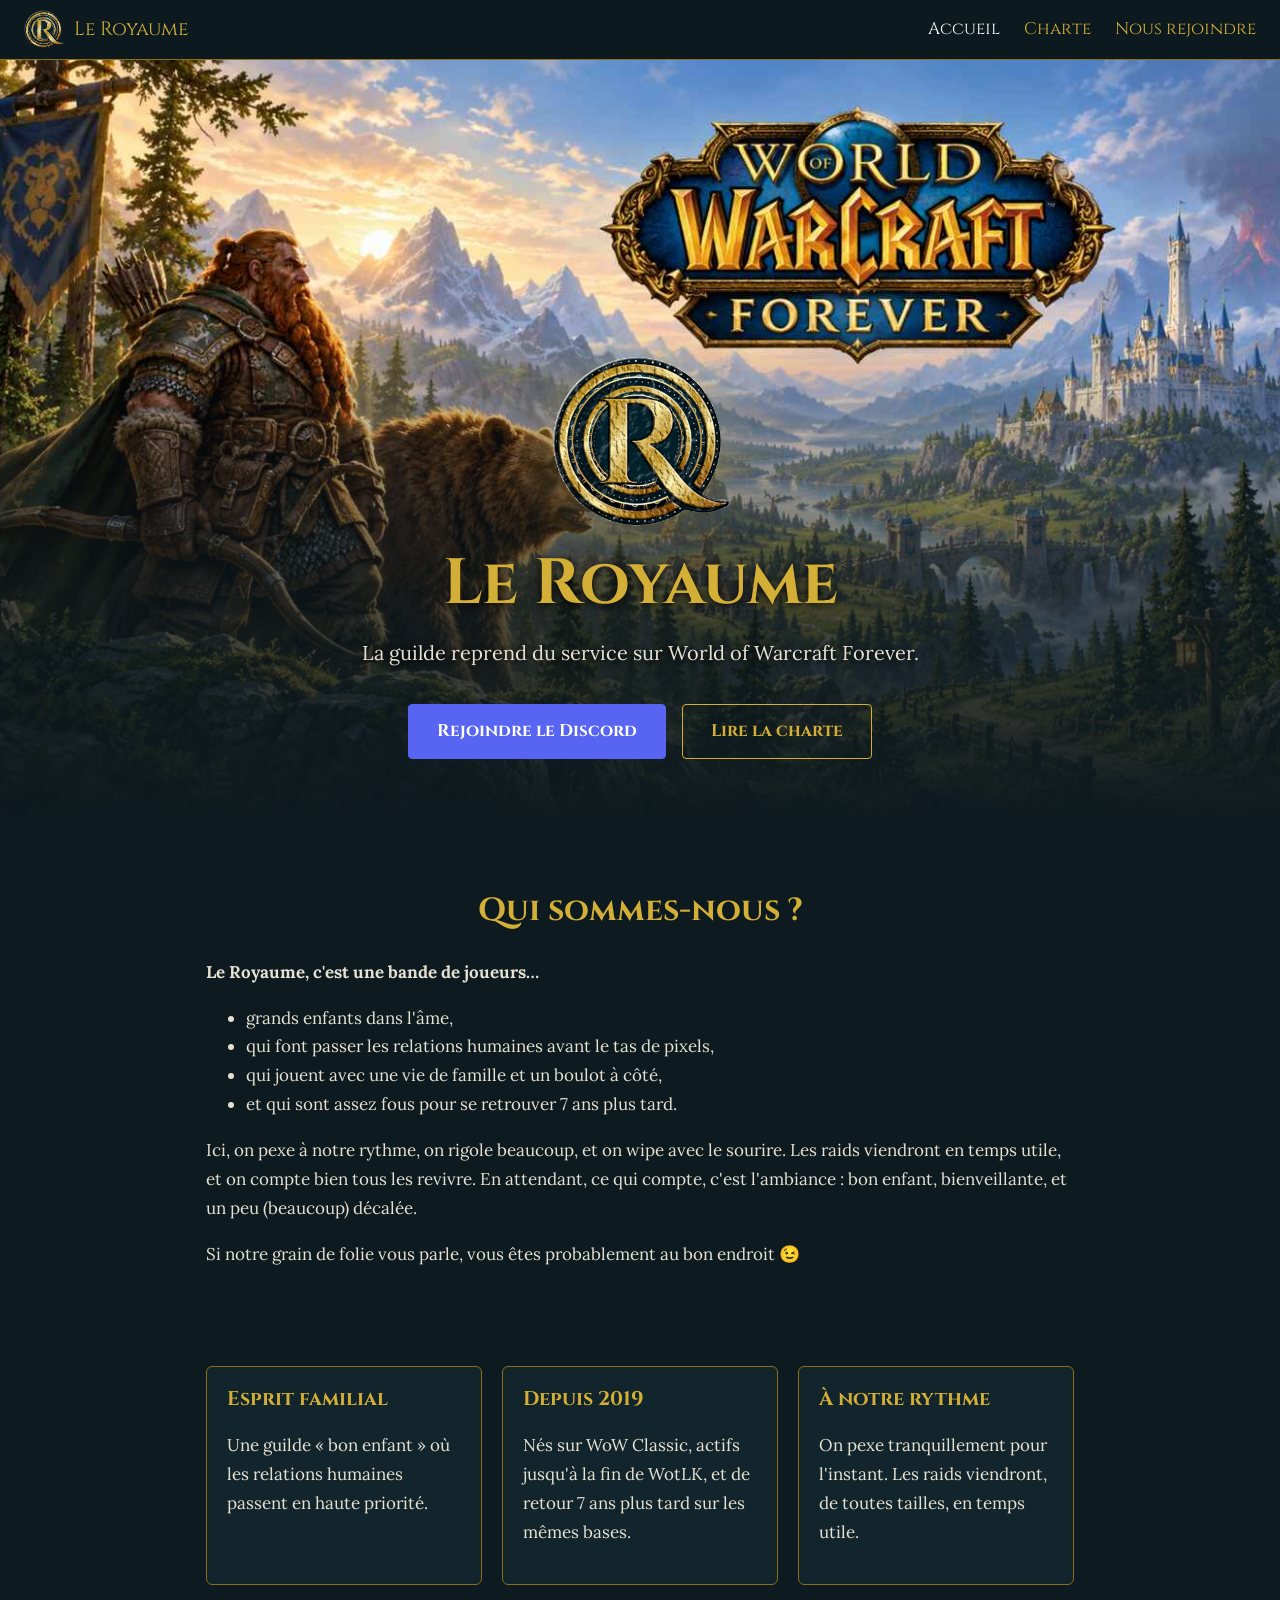
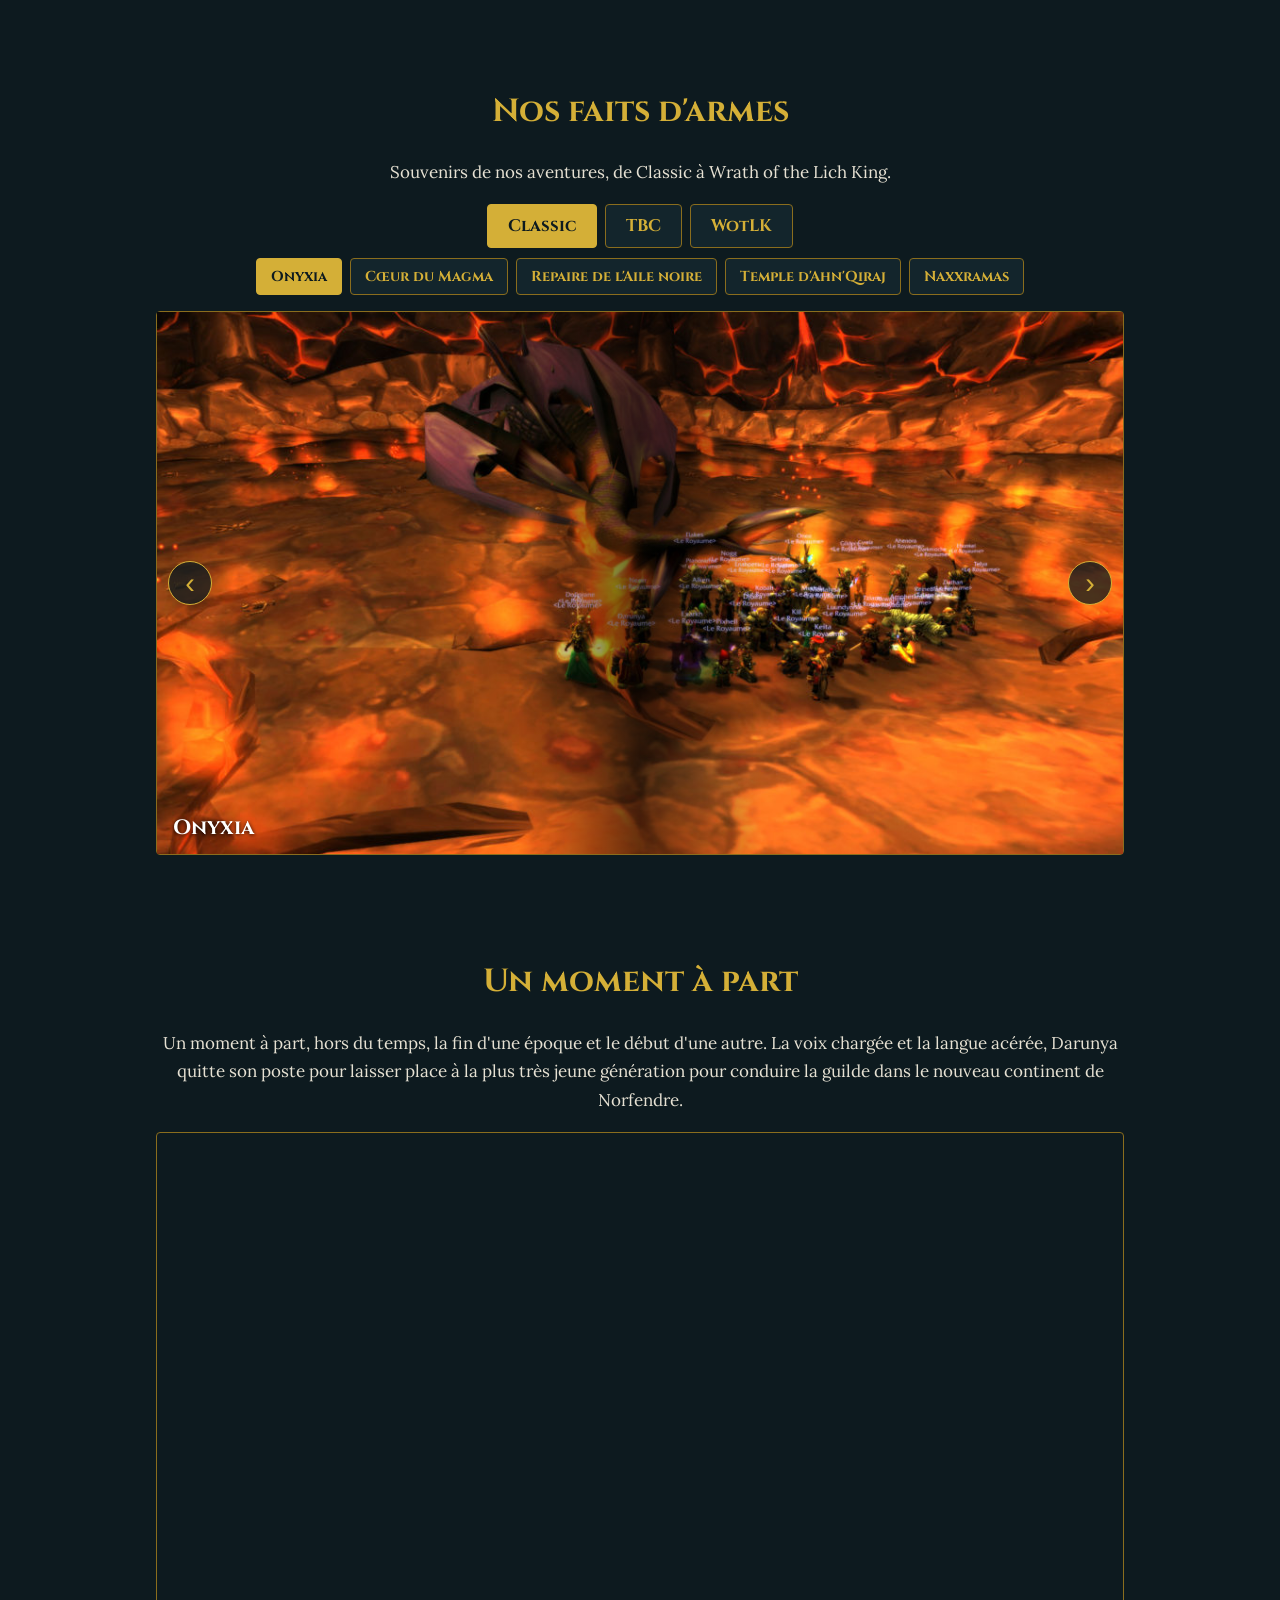
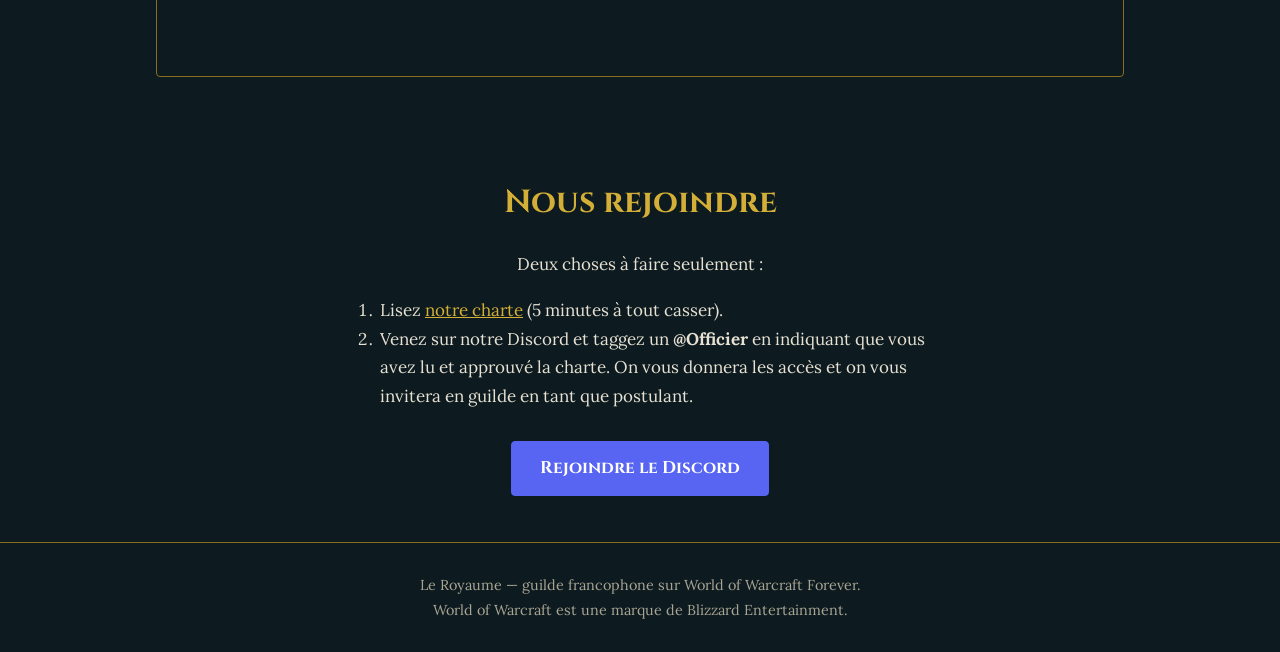
==== index.html @ 76cef6e3 "Vidéo de passation : sous-titres désactivés par défaut Co-Authored-By: Claude Opus 5.5 <noreply@anth" ====
<!doctype html>
<html lang="fr">
<head>
  <meta charset="utf-8">
  <meta name="viewport" content="width=device-width, initial-scale=1">
  <title>Le Royaume — Guilde WoW Forever</title>
  <meta name="description" content="Le Royaume, guilde PvE francophone sur World of Warcraft Forever : performance et ambiance familiale.">
  <link rel="icon" type="image/png" href="img/favicon.png">
  <link rel="preconnect" href="https://fonts.googleapis.com">
  <link rel="stylesheet" href="https://fonts.googleapis.com/css2?family=Cinzel:wght@400;700&family=Lora:ital@0;1&display=swap">
  <link rel="stylesheet" href="style.css">
</head>
<body>
  <nav>
    <a class="brand" href="index.html"><img src="img/logo.png" alt=""><span>Le Royaume</span></a>
    <a href="index.html" aria-current="page">Accueil</a>
    <a href="charte.html">Charte</a>
    <a href="#rejoindre">Nous rejoindre</a>
  </nav>

  <header class="hero">
    <div>
      <img src="img/logo.png" alt="Blason du Royaume">
      <h1>Le Royaume</h1>
      <p>La guilde reprend du service sur World of Warcraft Forever.</p>
      <a class="btn discord" href="https://discord.gg/4EQVVj8aSc">Rejoindre le Discord</a>
      <a class="btn" href="charte.html">Lire la charte</a>
    </div>
  </header>

  <section>
    <h2>Qui sommes-nous ?</h2>
    <p><strong>Le Royaume, c'est une bande de joueurs…</strong></p>
    <ul>
      <li>grands enfants dans l'âme,</li>
      <li>qui font passer les relations humaines avant le tas de pixels,</li>
      <li>qui jouent avec une vie de famille et un boulot à côté,</li>
      <li>et qui sont assez fous pour se retrouver 7 ans plus tard.</li>
    </ul>
    <p>Ici, on pexe à notre rythme, on rigole beaucoup, et on wipe avec le sourire. Les raids viendront en temps utile, et on compte bien tous les revivre. En attendant, ce qui compte, c'est l'ambiance : bon enfant, bienveillante, et un peu (beaucoup) décalée.</p>
    <p>Si notre grain de folie vous parle, vous êtes probablement au bon endroit 😉</p>
  </section>

  <section>
    <div class="cards">
      <div class="card">
        <h3>Esprit familial</h3>
        <p>Une guilde « bon enfant » où les relations humaines passent en haute priorité.</p>
      </div>
      <div class="card">
        <h3>Depuis 2019</h3>
        <p>Nés sur WoW Classic, actifs jusqu'à la fin de WotLK, et de retour 7 ans plus tard sur les mêmes bases.</p>
      </div>
      <div class="card">
        <h3>À notre rythme</h3>
        <p>On pexe tranquillement pour l'instant. Les raids viendront, de toutes tailles, en temps utile.</p>
      </div>
    </div>
  </section>

  <section id="faits-d-armes" class="gallery">
    <h2>Nos faits d'armes</h2>
    <p>Souvenirs de nos aventures, de Classic à Wrath of the Lich King.</p>
    <div class="raids exts" role="tablist" aria-label="Extensions"></div>
    <div class="raids" role="tablist" aria-label="Raids"></div>
    <div class="carousel">
      <div class="track">
        <figure data-ext="Classic" data-raid="Onyxia"><img src="img/onyxia.jpg" alt="La guilde devant Onyxia vaincue"><figcaption>Onyxia</figcaption></figure>
        <figure data-ext="Classic" data-raid="Cœur du Magma"><img src="img/lucifron.jpg" alt="Victoire de la guilde sur Lucifron" loading="lazy"><figcaption>Lucifron</figcaption></figure>
        <figure data-ext="Classic" data-raid="Cœur du Magma"><img src="img/magmadar.jpg" alt="La guilde devant Magmadar vaincu" loading="lazy"><figcaption>Magmadar</figcaption></figure>
        <figure data-ext="Classic" data-raid="Cœur du Magma"><img src="img/gehennas.jpg" alt="La guilde devant Gehennas vaincu" loading="lazy"><figcaption>Gehennas</figcaption></figure>
        <figure data-ext="Classic" data-raid="Cœur du Magma"><img src="img/garr.jpg" alt="La guilde devant Garr vaincu" loading="lazy"><figcaption>Garr</figcaption></figure>
        <figure data-ext="Classic" data-raid="Cœur du Magma"><img src="img/shazzrah.jpg" alt="La guilde devant Shazzrah vaincu" loading="lazy"><figcaption>Shazzrah</figcaption></figure>
        <figure data-ext="Classic" data-raid="Cœur du Magma"><img src="img/sulfuron.jpg" alt="La guilde devant Messager de Sulfuron vaincu" loading="lazy"><figcaption>Messager de Sulfuron</figcaption></figure>
        <figure data-ext="Classic" data-raid="Cœur du Magma"><img src="img/golemagg.jpg" alt="La guilde devant Golemagg l'Incinérateur vaincu" loading="lazy"><figcaption>Golemagg l'Incinérateur</figcaption></figure>
        <figure data-ext="Classic" data-raid="Cœur du Magma"><img src="img/majordomo.jpg" alt="La guilde devant Majordome Executus vaincu" loading="lazy"><figcaption>Majordome Executus</figcaption></figure>
        <figure data-ext="Classic" data-raid="Cœur du Magma"><img src="img/ragnaros.jpg" alt="La guilde devant Ragnaros vaincu" loading="lazy"><figcaption>Ragnaros</figcaption></figure>
        <figure data-ext="Classic" data-raid="Cœur du Magma" data-video="zbNtBxTY7IY"><img src="https://i.ytimg.com/vi/zbNtBxTY7IY/hqdefault.jpg" alt="Vidéo : Le Cœur du Magma en intégralité" loading="lazy"><figcaption>▶ Le Cœur du Magma en intégralité</figcaption></figure>
        <figure data-ext="Classic" data-raid="Repaire de l'Aile noire"><img src="img/razorgor.jpg" alt="La guilde devant Tranchetripe l'Indompté vaincu" loading="lazy"><figcaption>Tranchetripe l'Indompté</figcaption></figure>
        <figure data-ext="Classic" data-raid="Repaire de l'Aile noire"><img src="img/vaelastraz.jpg" alt="La guilde devant Vaelastrasz le Corrompu vaincu" loading="lazy"><figcaption>Vaelastrasz le Corrompu</figcaption></figure>
        <figure data-ext="Classic" data-raid="Repaire de l'Aile noire"><img src="img/broodlord.jpg" alt="La guilde devant Seigneur des couvées Lashlayer vaincu" loading="lazy"><figcaption>Seigneur des couvées Lashlayer</figcaption></figure>
        <figure data-ext="Classic" data-raid="Repaire de l'Aile noire"><img src="img/firemaw.jpg" alt="La guilde devant Gueule-de-feu vaincu" loading="lazy"><figcaption>Gueule-de-feu</figcaption></figure>
        <figure data-ext="Classic" data-raid="Repaire de l'Aile noire"><img src="img/ebonroc.jpg" alt="La guilde devant Rochébène vaincu" loading="lazy"><figcaption>Rochébène</figcaption></figure>
        <figure data-ext="Classic" data-raid="Repaire de l'Aile noire"><img src="img/flamegor.jpg" alt="La guilde devant Flamegor vaincu" loading="lazy"><figcaption>Flamegor</figcaption></figure>
        <figure data-ext="Classic" data-raid="Repaire de l'Aile noire"><img src="img/chromagus.jpg" alt="La guilde devant Chromaggus vaincu" loading="lazy"><figcaption>Chromaggus</figcaption></figure>
        <figure data-ext="Classic" data-raid="Repaire de l'Aile noire"><img src="img/nefarian.jpg" alt="La guilde devant Nefarian vaincu" loading="lazy"><figcaption>Nefarian</figcaption></figure>
        <figure data-ext="Classic" data-raid="Temple d'Ahn'Qiraj"><img src="img/skeram.jpg" alt="La guilde devant le Prophète Skeram vaincu" loading="lazy"><figcaption>Le Prophète Skeram</figcaption></figure>
        <figure data-ext="Classic" data-raid="Temple d'Ahn'Qiraj"><img src="img/insectes.jpg" alt="La guilde devant le trio des insectes vaincu" loading="lazy"><figcaption>Vem, Kri &amp; Yauj</figcaption></figure>
        <figure data-ext="Classic" data-raid="Temple d'Ahn'Qiraj"><img src="img/fankriss.jpg" alt="La guilde devant Fankriss l'Inflexible vaincu" loading="lazy"><figcaption>Fankriss l'Inflexible</figcaption></figure>
        <figure data-ext="Classic" data-raid="Temple d'Ahn'Qiraj"><img src="img/viscidus.jpg" alt="La guilde devant Viscidus vaincu" loading="lazy"><figcaption>Viscidus</figcaption></figure>
        <figure data-ext="Classic" data-raid="Temple d'Ahn'Qiraj"><img src="img/huhuran.jpg" alt="La guilde devant la Princesse Huhuran vaincue" loading="lazy"><figcaption>Princesse Huhuran</figcaption></figure>
        <figure data-ext="Classic" data-raid="Temple d'Ahn'Qiraj"><img src="img/empereurs.jpg" alt="La guilde devant les Empereurs jumeaux vaincus" loading="lazy"><figcaption>Les Empereurs jumeaux</figcaption></figure>
        <figure data-ext="Classic" data-raid="Temple d'Ahn'Qiraj"><img src="img/ouro.jpg" alt="La guilde devant Ouro vaincu" loading="lazy"><figcaption>Ouro</figcaption></figure>
        <figure data-ext="Classic" data-raid="Temple d'Ahn'Qiraj"><img src="img/cthun.jpg" alt="La guilde devant C'Thun vaincu" loading="lazy"><figcaption>C'Thun</figcaption></figure>
        <figure data-ext="Classic" data-raid="Naxxramas"><img src="img/anubrekhan.jpg" alt="La guilde devant Anub'Rekhan vaincu" loading="lazy"><figcaption>Anub'Rekhan</figcaption></figure>
        <figure data-ext="Classic" data-raid="Naxxramas"><img src="img/faerlina.jpg" alt="La guilde devant la Grande veuve Faerlina vaincue" loading="lazy"><figcaption>Grande veuve Faerlina</figcaption></figure>
        <figure data-ext="Classic" data-raid="Naxxramas"><img src="img/maexxna.jpg" alt="La guilde devant Maexxna vaincue" loading="lazy"><figcaption>Maexxna</figcaption></figure>
        <figure data-ext="Classic" data-raid="Naxxramas"><img src="img/noth.jpg" alt="La guilde devant Noth le Porte-peste vaincu" loading="lazy"><figcaption>Noth le Porte-peste</figcaption></figure>
        <figure data-ext="Classic" data-raid="Naxxramas"><img src="img/heigan.jpg" alt="La guilde devant Heigan l'Impur vaincu" loading="lazy"><figcaption>Heigan l'Impur</figcaption></figure>
        <figure data-ext="Classic" data-raid="Naxxramas"><img src="img/horreb.jpg" alt="La guilde devant Horreb vaincu" loading="lazy"><figcaption>Horreb</figcaption></figure>
        <figure data-ext="Classic" data-raid="Naxxramas"><img src="img/razuvious.jpg" alt="La guilde devant l'Instructeur Razuvious vaincu" loading="lazy"><figcaption>Instructeur Razuvious</figcaption></figure>
        <figure data-ext="Classic" data-raid="Naxxramas"><img src="img/gothik.jpg" alt="La guilde devant Gothik le Moissonneur vaincu" loading="lazy"><figcaption>Gothik le Moissonneur</figcaption></figure>
        <figure data-ext="Classic" data-raid="Naxxramas"><img src="img/cavaliers.jpg" alt="La guilde devant les Quatre Cavaliers vaincus" loading="lazy"><figcaption>Les Quatre Cavaliers</figcaption></figure>
        <figure data-ext="Classic" data-raid="Naxxramas"><img src="img/recousu.jpg" alt="La guilde devant le Recousu vaincu" loading="lazy"><figcaption>Le Recousu</figcaption></figure>
        <figure data-ext="Classic" data-raid="Naxxramas"><img src="img/grobbulus.jpg" alt="La guilde devant Grobbulus vaincu" loading="lazy"><figcaption>Grobbulus</figcaption></figure>
        <figure data-ext="Classic" data-raid="Naxxramas"><img src="img/gluth.jpg" alt="La guilde devant Gluth vaincu" loading="lazy"><figcaption>Gluth</figcaption></figure>
        <figure data-ext="Classic" data-raid="Naxxramas"><img src="img/thaddius.jpg" alt="La guilde devant Thaddius vaincu" loading="lazy"><figcaption>Thaddius</figcaption></figure>
        <figure data-ext="Classic" data-raid="Naxxramas"><img src="img/saphiron.jpg" alt="La guilde devant Saphiron vaincu" loading="lazy"><figcaption>Saphiron</figcaption></figure>
        <figure data-ext="Classic" data-raid="Naxxramas"><img src="img/kelthuzad.jpg" alt="La guilde réunie après la mort de Kel'Thuzad" loading="lazy"><figcaption>Kel'Thuzad</figcaption></figure>
        <figure data-ext="TBC" data-raid="Repaire de Magtheridon"><img src="img/magtheridon.jpg" alt="Victoire de la guilde sur Magtheridon" loading="lazy"><figcaption>Magtheridon</figcaption></figure>
        <figure data-ext="TBC" data-raid="Caverne du sanctuaire du Serpent"><img src="img/hydross-l-instable.jpg" alt="Victoire de la guilde sur Hydross l'Instable" loading="lazy"><figcaption>Hydross l'Instable</figcaption></figure>
        <figure data-ext="TBC" data-raid="Caverne du sanctuaire du Serpent"><img src="img/le-rodeur-d-en-bas.jpg" alt="Victoire de la guilde sur Le Rôdeur d'En bas" loading="lazy"><figcaption>Le Rôdeur d'En bas</figcaption></figure>
        <figure data-ext="TBC" data-raid="Caverne du sanctuaire du Serpent"><img src="img/dame-vashj.jpg" alt="Victoire de la guilde sur Dame Vashj" loading="lazy"><figcaption>Dame Vashj</figcaption></figure>
        <figure data-ext="TBC" data-raid="Donjon de la Tempête"><img src="img/al-ar.jpg" alt="Victoire de la guilde sur Al'ar" loading="lazy"><figcaption>Al'ar</figcaption></figure>
        <figure data-ext="TBC" data-raid="Donjon de la Tempête"><img src="img/grande-astromancienne-solarian.jpg" alt="Victoire de la guilde sur Grande astromancienne Solarian" loading="lazy"><figcaption>Grande astromancienne Solarian</figcaption></figure>
        <figure data-ext="TBC" data-raid="Donjon de la Tempête"><img src="img/kael-thas-haut-soleil.jpg" alt="Victoire de la guilde sur Kael'thas Haut-soleil" loading="lazy"><figcaption>Kael'thas Haut-soleil</figcaption></figure>
        <figure data-ext="TBC" data-raid="Sommet d'Hyjal"><img src="img/rage-froidhiver.jpg" alt="Victoire de la guilde sur Rage Froidhiver" loading="lazy"><figcaption>Rage Froidhiver</figcaption></figure>
        <figure data-ext="TBC" data-raid="Sommet d'Hyjal"><img src="img/anetheron.jpg" alt="Victoire de la guilde sur Anetheron" loading="lazy"><figcaption>Anetheron</figcaption></figure>
        <figure data-ext="TBC" data-raid="Sommet d'Hyjal"><img src="img/kaz-rogal.jpg" alt="Victoire de la guilde sur Kaz'rogal" loading="lazy"><figcaption>Kaz'rogal</figcaption></figure>
        <figure data-ext="TBC" data-raid="Sommet d'Hyjal"><img src="img/azgalor.jpg" alt="Victoire de la guilde sur Azgalor" loading="lazy"><figcaption>Azgalor</figcaption></figure>
        <figure data-ext="TBC" data-raid="Sommet d'Hyjal"><img src="img/archimonde.jpg" alt="Victoire de la guilde sur Archimonde" loading="lazy"><figcaption>Archimonde</figcaption></figure>
        <figure data-ext="TBC" data-raid="Temple noir"><img src="img/grand-seigneur-de-guerre-naj-entus.jpg" alt="Victoire de la guilde sur Grand seigneur de guerre Naj'entus" loading="lazy"><figcaption>Grand seigneur de guerre Naj'entus</figcaption></figure>
        <figure data-ext="TBC" data-raid="Temple noir"><img src="img/supremus.jpg" alt="Victoire de la guilde sur Supremus" loading="lazy"><figcaption>Supremus</figcaption></figure>
        <figure data-ext="TBC" data-raid="Temple noir"><img src="img/ombre-d-akama.jpg" alt="Victoire de la guilde sur Ombre d'Akama" loading="lazy"><figcaption>Ombre d'Akama</figcaption></figure>
        <figure data-ext="TBC" data-raid="Temple noir"><img src="img/teron-fielsang.jpg" alt="Victoire de la guilde sur Teron Fielsang" loading="lazy"><figcaption>Teron Fielsang</figcaption></figure>
        <figure data-ext="TBC" data-raid="Temple noir"><img src="img/gurtogg-fievresang.jpg" alt="Victoire de la guilde sur Gurtogg Fièvresang" loading="lazy"><figcaption>Gurtogg Fièvresang</figcaption></figure>
        <figure data-ext="TBC" data-raid="Temple noir"><img src="img/reliquaire-des-ames.jpg" alt="Victoire de la guilde sur Reliquaire des âmes" loading="lazy"><figcaption>Reliquaire des âmes</figcaption></figure>
        <figure data-ext="TBC" data-raid="Temple noir"><img src="img/mere-shahraz.jpg" alt="Victoire de la guilde sur Mère Shahraz" loading="lazy"><figcaption>Mère Shahraz</figcaption></figure>
        <figure data-ext="TBC" data-raid="Temple noir"><img src="img/le-conseil-illidari.jpg" alt="Victoire de la guilde sur Le Conseil illidari" loading="lazy"><figcaption>Le Conseil illidari</figcaption></figure>
        <figure data-ext="TBC" data-raid="Temple noir"><img src="img/illidan-hurlorage.jpg" alt="Victoire de la guilde sur Illidan Hurlorage" loading="lazy"><figcaption>Illidan Hurlorage</figcaption></figure>
        <figure data-ext="TBC" data-raid="Plateau du Puits de soleil"><img src="img/kalecgos.jpg" alt="Victoire de la guilde sur Kalecgos" loading="lazy"><figcaption>Kalecgos</figcaption></figure>
        <figure data-ext="TBC" data-raid="Plateau du Puits de soleil"><img src="img/brutallus.jpg" alt="Victoire de la guilde sur Brutallus" loading="lazy"><figcaption>Brutallus</figcaption></figure>
        <figure data-ext="TBC" data-raid="Plateau du Puits de soleil"><img src="img/gangrebrume.jpg" alt="Victoire de la guilde sur Gangrebrume" loading="lazy"><figcaption>Gangrebrume</figcaption></figure>
        <figure data-ext="TBC" data-raid="Plateau du Puits de soleil"><img src="img/les-jumelles-eredares.jpg" alt="Victoire de la guilde sur Les Jumelles érédares" loading="lazy"><figcaption>Les Jumelles érédares</figcaption></figure>
        <figure data-ext="TBC" data-raid="Plateau du Puits de soleil" data-video="3uX50HSdD2s"><img src="https://i.ytimg.com/vi/3uX50HSdD2s/hqdefault.jpg" alt="Vidéo : Kil'jaeden" loading="lazy"><figcaption>▶ Kil'jaeden</figcaption></figure>
        <figure data-ext="WotLK" data-raid="Naxxramas"><img src="img/wotlk-anub-rekhan.jpg" alt="Victoire de la guilde sur Anub'Rekhan" loading="lazy"><figcaption>Anub'Rekhan</figcaption></figure>
        <figure data-ext="WotLK" data-raid="Naxxramas"><img src="img/wotlk-maexxna.jpg" alt="Victoire de la guilde sur Maexxna" loading="lazy"><figcaption>Maexxna</figcaption></figure>
        <figure data-ext="WotLK" data-raid="Naxxramas"><img src="img/wotlk-noth-le-porte-peste.jpg" alt="Victoire de la guilde sur Noth le Porte-peste" loading="lazy"><figcaption>Noth le Porte-peste</figcaption></figure>
        <figure data-ext="WotLK" data-raid="Naxxramas"><img src="img/wotlk-heigan-l-impur.jpg" alt="Victoire de la guilde sur Heigan l'Impur" loading="lazy"><figcaption>Heigan l'Impur</figcaption></figure>
        <figure data-ext="WotLK" data-raid="Naxxramas"><img src="img/wotlk-horreb.jpg" alt="Victoire de la guilde sur Horreb" loading="lazy"><figcaption>Horreb</figcaption></figure>
        <figure data-ext="WotLK" data-raid="Naxxramas"><img src="img/wotlk-le-recousu.jpg" alt="Victoire de la guilde sur Le Recousu" loading="lazy"><figcaption>Le Recousu</figcaption></figure>
        <figure data-ext="WotLK" data-raid="Naxxramas"><img src="img/wotlk-grobbulus.jpg" alt="Victoire de la guilde sur Grobbulus" loading="lazy"><figcaption>Grobbulus</figcaption></figure>
        <figure data-ext="WotLK" data-raid="Naxxramas"><img src="img/wotlk-gluth.jpg" alt="Victoire de la guilde sur Gluth" loading="lazy"><figcaption>Gluth</figcaption></figure>
        <figure data-ext="WotLK" data-raid="Naxxramas"><img src="img/wotlk-thaddius.jpg" alt="Victoire de la guilde sur Thaddius" loading="lazy"><figcaption>Thaddius</figcaption></figure>
        <figure data-ext="WotLK" data-raid="Sanctum obsidien"><img src="img/sartharion.jpg" alt="Victoire de la guilde sur Sartharion" loading="lazy"><figcaption>Sartharion</figcaption></figure>
        <figure data-ext="WotLK" data-raid="Ulduar"><img src="img/ignis-le-maitre-de-la-fournaise.jpg" alt="Victoire de la guilde sur Ignis le Maître de la Fournaise" loading="lazy"><figcaption>Ignis le Maître de la Fournaise</figcaption></figure>
        <figure data-ext="WotLK" data-raid="Ulduar"><img src="img/kologarn.jpg" alt="Victoire de la guilde sur Kologarn" loading="lazy"><figcaption>Kologarn</figcaption></figure>
        <figure data-ext="WotLK" data-raid="Ulduar"><img src="img/mimiron.jpg" alt="Victoire de la guilde sur Mimiron" loading="lazy"><figcaption>Mimiron</figcaption></figure>
        <figure data-ext="WotLK" data-raid="L'Épreuve du croisé" data-video="5_HssWYgR6I"><img src="https://i.ytimg.com/vi/5_HssWYgR6I/hqdefault.jpg" alt="Vidéo : L'Épreuve du croisé 10 héroïque" loading="lazy"><figcaption>▶ L'Épreuve du croisé 10 héroïque</figcaption></figure>
        <figure data-ext="WotLK" data-raid="L'Épreuve du croisé" data-video="eHmDvRNCwYU"><img src="https://i.ytimg.com/vi/eHmDvRNCwYU/hqdefault.jpg" alt="Vidéo : Anub'arak" loading="lazy"><figcaption>▶ Anub'arak</figcaption></figure>
      </div>
      <button class="prev" aria-label="Image précédente">‹</button>
      <button class="next" aria-label="Image suivante">›</button>
    </div>
  </section>

  <section id="passation" class="moment">
    <h2>Un moment à part</h2>
    <p>Un moment à part, hors du temps, la fin d'une époque et le début d'une autre. La voix chargée et la langue acérée, Darunya quitte son poste pour laisser place à la plus très jeune génération pour conduire la guilde dans le nouveau continent de Norfendre.</p>
    <iframe class="video" width="100%" src="https://www.youtube.com/embed/F8Uzaxa6q6A?cc_load_policy=0" title="Passation du rôle de GM de Darunya à Lundinnie" loading="lazy" frameborder="0" allow="accelerometer; autoplay; clipboard-write; encrypted-media; gyroscope; picture-in-picture; web-share" referrerpolicy="strict-origin-when-cross-origin" allowfullscreen></iframe>
  </section>

  <script>
    // Carrousel « livre » : la reliure est au milieu de l'image, la moitié droite tourne pour révéler la page suivante.
    // Les <figure> servent de source (cachées) ; les onglets sont générés depuis leurs data-ext / data-raid.
    document.querySelectorAll('.gallery').forEach(g => {
      const t = g.querySelector('.track');
      const figs = [...t.querySelectorAll('figure')];
      const n = figs.length;
      let cur = 0, busy = false;
      const dur = matchMedia('(prefers-reduced-motion: reduce)').matches ? 0 : 900; // = durée de leaf-turn dans style.css

      // Onglets à deux niveaux : extension (data-ext), puis raids de cette extension (data-raid).
      // Clé ext|raid car un même raid (Naxxramas) existe dans deux extensions.
      const key = f => f.dataset.ext + '|' + f.dataset.raid;
      const extTabs = {}, raidTabs = {};
      const tab = (label, bar, i) => {
        const b = document.createElement('button');
        b.textContent = label;
        b.setAttribute('role', 'tab');
        b.onclick = () => show(i, i > cur ? 1 : -1);
        g.querySelector(bar).append(b);
        return b;
      };
      figs.forEach((f, i) => {
        if (!extTabs[f.dataset.ext]) extTabs[f.dataset.ext] = tab(f.dataset.ext, '.exts', i);
        if (!raidTabs[key(f)]) raidTabs[key(f)] = tab(f.dataset.raid, '.raids:not(.exts)', i);
      });

      // moitié gauche ou droite d'une image ; la légende va sur la moitié gauche
      const half = (fig, side, extra = '') => {
        const d = document.createElement('div');
        d.className = `half ${side} ${extra}`;
        const img = fig.querySelector('img').cloneNode();
        img.loading = 'eager';
        if (side === 'right') img.alt = '';
        d.append(img);
        if (side === 'left') d.append(fig.querySelector('figcaption').cloneNode(true));
        return d;
      };
      const book = document.createElement('div');
      book.className = 'book';
      t.append(book);

      // Lecteur YouTube unique, posé au-dessus du livre. Il commence à charger dès que la page vers
      // une vidéo se met à tourner, reste invisible (la miniature est dessous) et n'apparaît en fondu
      // qu'une fois chargé : pas d'écran noir entre la fin de la page et l'affichage du lecteur.
      const player = document.createElement('iframe');
      player.className = 'video-page';
      player.allow = 'accelerometer; autoplay; clipboard-write; encrypted-media; gyroscope; picture-in-picture; web-share';
      player.referrerPolicy = 'strict-origin-when-cross-origin';
      player.allowFullscreen = true;
      t.append(player);
      const loadVideo = vid => {
        if (player.dataset.v === vid) return;
        player.dataset.v = vid;
        player.dataset.ready = '';
        player.title = figs.find(f => f.dataset.video === vid).querySelector('img').alt;
        player.src = `https://www.youtube.com/embed/${vid}`;
      };
      const stopVideo = () => {
        player.classList.remove('on');
        if (player.dataset.v) { player.dataset.v = ''; player.removeAttribute('src'); }
      };
      player.onload = () => {
        if (!player.dataset.v) return;
        player.dataset.ready = '1';
        if (!busy && figs[cur].dataset.video === player.dataset.v) player.classList.add('on');
      };

      const settle = () => {
        book.replaceChildren(half(figs[cur], 'left'), half(figs[cur], 'right'));
        const vid = figs[cur].dataset.video;
        if (vid) {
          loadVideo(vid);
          if (player.dataset.ready) player.classList.add('on');
          // filet de sécurité : si YouTube tarde à signaler son chargement, on affiche quand même le lecteur
          setTimeout(() => { if (!busy && figs[cur].dataset.video === player.dataset.v) player.classList.add('on'); }, 2500);
        }
        const f = figs[cur];
        for (const e in extTabs) extTabs[e].setAttribute('aria-selected', e === f.dataset.ext);
        for (const k in raidTabs) {
          raidTabs[k].setAttribute('aria-selected', k === key(f));
          raidTabs[k].hidden = !k.startsWith(f.dataset.ext + '|');
        }
        // précharge les pages voisines
        [cur + 1, cur - 1].forEach(k => new Image().src = figs[(k + n) % n].querySelector('img').src);
        busy = false;
      };

      const show = (to, dir) => {
        to = (to + n) % n;
        if (busy || to === cur) return;
        busy = true;
        const a = figs[cur], b = figs[to];
        player.classList.remove('on');
        if (b.dataset.video) loadVideo(b.dataset.video); else stopVideo();
        const leaf = document.createElement('div');
        if (dir > 0) {
          // en avant : la moitié droite de A se rabat à gauche, son dos est la moitié gauche de B
          book.replaceChildren(half(a, 'left'), half(b, 'right'));
          leaf.append(half(a, 'right', 'front'), half(b, 'left', 'back'));
          leaf.className = 'leaf fwd';
        } else {
          // en arrière : le feuillet part de la gauche (dos = moitié gauche de A) et revient à droite (moitié droite de B)
          book.replaceChildren(half(b, 'left'), half(a, 'right'));
          leaf.append(half(b, 'right', 'front'), half(a, 'left', 'back'));
          leaf.className = 'leaf bwd';
        }
        book.append(leaf);
        // minuterie plutôt qu'animationend : ce dernier ne se déclenche pas toujours (onglet en arrière-plan…)
        setTimeout(() => { cur = to; settle(); }, dur);
      };

      g.querySelector('.prev').onclick = () => show(cur - 1, -1);
      g.querySelector('.next').onclick = () => show(cur + 1, 1);

      // balayage tactile
      let x0 = null;
      t.addEventListener('touchstart', e => x0 = e.touches[0].clientX, { passive: true });
      t.addEventListener('touchend', e => {
        const dx = e.changedTouches[0].clientX - x0;
        if (Math.abs(dx) > 40) dx < 0 ? show(cur + 1, 1) : show(cur - 1, -1);
      });

      settle();
    });
  </script>

  <section id="rejoindre" class="join">
    <h2>Nous rejoindre</h2>
    <p>Deux choses à faire seulement :</p>
    <ol>
      <li>Lisez <a href="charte.html">notre charte</a> (5 minutes à tout casser).</li>
      <li>Venez sur notre Discord et taggez un <strong>@Officier</strong> en indiquant que vous avez lu et approuvé la charte. On vous donnera les accès et on vous invitera en guilde en tant que postulant.</li>
    </ol>
    <a class="btn discord" href="https://discord.gg/4EQVVj8aSc">Rejoindre le Discord</a>
  </section>

  <footer>Le Royaume — guilde francophone sur World of Warcraft Forever.<br>World of Warcraft est une marque de Blizzard Entertainment.</footer>
</body>
</html>
---- style.css ----
:root {
  --bg: #0d1a1f;
  --panel: #13252c;
  --text: #e6e1d3;
  --muted: #a9a594;
  --gold: #d4af37;
  --gold-dark: #8a6d1d;
  --discord: #5865f2;
}

* { box-sizing: border-box; }

body {
  margin: 0;
  background: var(--bg);
  color: var(--text);
  font: 17px/1.7 "Lora", Georgia, serif;
}

h1, h2, h3, nav, .btn { font-family: "Cinzel", serif; }
h1, h2, h3 { color: var(--gold); line-height: 1.25; }
a { color: var(--gold); }
img { max-width: 100%; display: block; }

nav {
  position: sticky; top: 0; z-index: 10;
  display: flex; flex-wrap: wrap; align-items: center; gap: 8px 24px;
  padding: 10px 24px;
  background: rgba(13, 26, 31, .92);
  border-bottom: 1px solid var(--gold-dark);
}
nav .brand { display: flex; align-items: center; gap: 10px; margin-right: auto; text-decoration: none; font-size: 1.2rem; }
nav .brand img { width: 40px; }
nav a { text-decoration: none; }
nav a:hover, nav a[aria-current] { color: #fff; }

.hero {
  min-height: 85vh;
  display: grid; place-items: end center; text-align: center;
  padding: 60px 16px;
  background: linear-gradient(transparent 35%, rgba(13, 26, 31, .7) 70%, var(--bg)), url(img/wow-forever.jpg) center top / cover;
}
.hero img { width: min(180px, 45vw); margin: 0 auto 16px; filter: drop-shadow(0 0 30px rgba(212, 175, 55, .35)); }
.hero h1 { font-size: clamp(2.2rem, 7vw, 4rem); margin: 0; text-shadow: 0 2px 10px #000; }
.hero p { font-size: 1.25rem; max-width: 640px; margin: 12px auto 28px; text-shadow: 0 1px 6px #000; }

.btn {
  display: inline-block; padding: 12px 28px; margin: 6px;
  border: 1px solid var(--gold); border-radius: 4px;
  text-decoration: none; font-weight: 700;
}
.btn.discord { background: var(--discord); border-color: var(--discord); color: #fff; }
.btn:hover { filter: brightness(1.15); }

main, section { max-width: 900px; margin: 0 auto; padding: 40px 16px; }
section h2 { text-align: center; font-size: 2rem; }

.cards { display: grid; grid-template-columns: repeat(auto-fit, minmax(240px, 1fr)); gap: 20px; }
.card { background: var(--panel); border: 1px solid var(--gold-dark); border-radius: 6px; padding: 20px; }
.card h3 { margin-top: 0; }

.gallery { max-width: 1000px; text-align: center; }
.gallery > p { margin-top: 0; }
.carousel { position: relative; }
.track { position: relative; aspect-ratio: 16 / 9; border: 1px solid var(--gold-dark); border-radius: 4px; background: var(--panel); }
.track figure { display: none; }
.book { position: absolute; inset: 0; perspective: 3000px; }
/* Livre : chaque page est faite de deux moitiés d'image, la reliure est au milieu */
.half { position: absolute; top: 0; bottom: 0; width: 50%; overflow: hidden; backface-visibility: hidden; }
.half.left { left: 0; }
.half.right { right: 0; }
.half img { width: 200%; max-width: none; height: 100%; object-fit: cover; }
.half.right img { margin-left: -100%; }
.half::after { content: ""; position: absolute; inset: 0; pointer-events: none; }
.half.left::after { background: linear-gradient(to right, transparent 75%, rgba(0, 0, 0, .6)); }
.half.right::after { background: linear-gradient(to left, transparent 75%, rgba(0, 0, 0, .6)); }
.leaf { position: absolute; top: 0; bottom: 0; left: 50%; width: 50%; z-index: 2; transform-origin: left center; transform-style: preserve-3d; }
.leaf .half { left: 0; width: 100%; }
.leaf .back { transform: rotateY(180deg); }
.leaf.fwd { animation: leaf-turn .9s ease-in-out forwards; }
.leaf.bwd { animation: leaf-turn .9s ease-in-out reverse forwards; }
@keyframes leaf-turn { from { transform: rotateY(0); } to { transform: rotateY(-180deg); } }
@media (prefers-reduced-motion: reduce) { .leaf { animation-duration: 1ms !important; } }
.track figcaption { position: absolute; bottom: 12px; left: 16px; font: 700 1.3rem "Cinzel", serif; color: #fff; text-shadow: 0 1px 4px #000; }
.carousel button { position: absolute; z-index: 3; top: 50%; transform: translateY(-50%); width: 44px; height: 44px; border: 1px solid var(--gold); border-radius: 50%; background: rgba(13, 26, 31, .75); color: var(--gold); font-size: 1.8rem; line-height: 1; cursor: pointer; }
.carousel button:hover { background: var(--bg); }
.carousel .prev { left: 12px; }
.carousel .next { right: 12px; }
.track .video-page { position: absolute; inset: 0; z-index: 2; width: 100%; height: 100%; border: 0; opacity: 0; visibility: hidden; }
.track .video-page.on { opacity: 1; visibility: visible; transition: opacity .5s .15s; }
.video { display: block; width: 100%; aspect-ratio: 16 / 9; border: 1px solid var(--gold-dark); border-radius: 4px; }

.join { text-align: center; }
.join ol { text-align: left; max-width: 600px; margin: 0 auto 24px; }

.charte h1 { text-align: center; font-size: 2.5rem; }
.charte h2 { border-bottom: 1px solid var(--gold-dark); padding-bottom: 6px; margin-top: 48px; }

footer { text-align: center; padding: 30px 16px; color: var(--muted); font-size: .9rem; border-top: 1px solid var(--gold-dark); }

@media (max-width: 600px) {
  nav { gap: 8px 14px; padding: 10px 16px; }
  .hero { min-height: 70vh; }
  nav .brand span { display: none; }
}

.charte .intro { font-style: italic; text-align: center; }
.commandements { padding-left: 0; list-style: none; counter-reset: cmd; }
.commandements li { counter-increment: cmd; position: relative; padding: 14px 16px 2px 64px; margin-bottom: 12px; background: var(--panel); border-left: 3px solid var(--gold); border-radius: 4px; }
.commandements li::before { content: counter(cmd, upper-roman); position: absolute; left: 14px; top: 12px; font: 700 1.3rem "Cinzel", serif; color: var(--gold); }
.commandements strong { font-family: "Cinzel", serif; color: var(--gold); }
.commandements p { margin: 6px 0 12px; }

.raids { display: flex; flex-wrap: wrap; justify-content: center; gap: 8px; margin-bottom: 16px; }
.raids button { font: 700 .9rem "Cinzel", serif; padding: 8px 14px; border: 1px solid var(--gold-dark); border-radius: 4px; background: var(--panel); color: var(--gold); cursor: pointer; }
.raids button:hover { border-color: var(--gold); }
.raids button[aria-selected="true"] { background: var(--gold); color: var(--bg); border-color: var(--gold); }
.raids.exts { margin-bottom: 10px; }
.raids.exts button { font-size: 1.05rem; padding: 10px 20px; }

.moment { max-width: 1000px; text-align: center; }
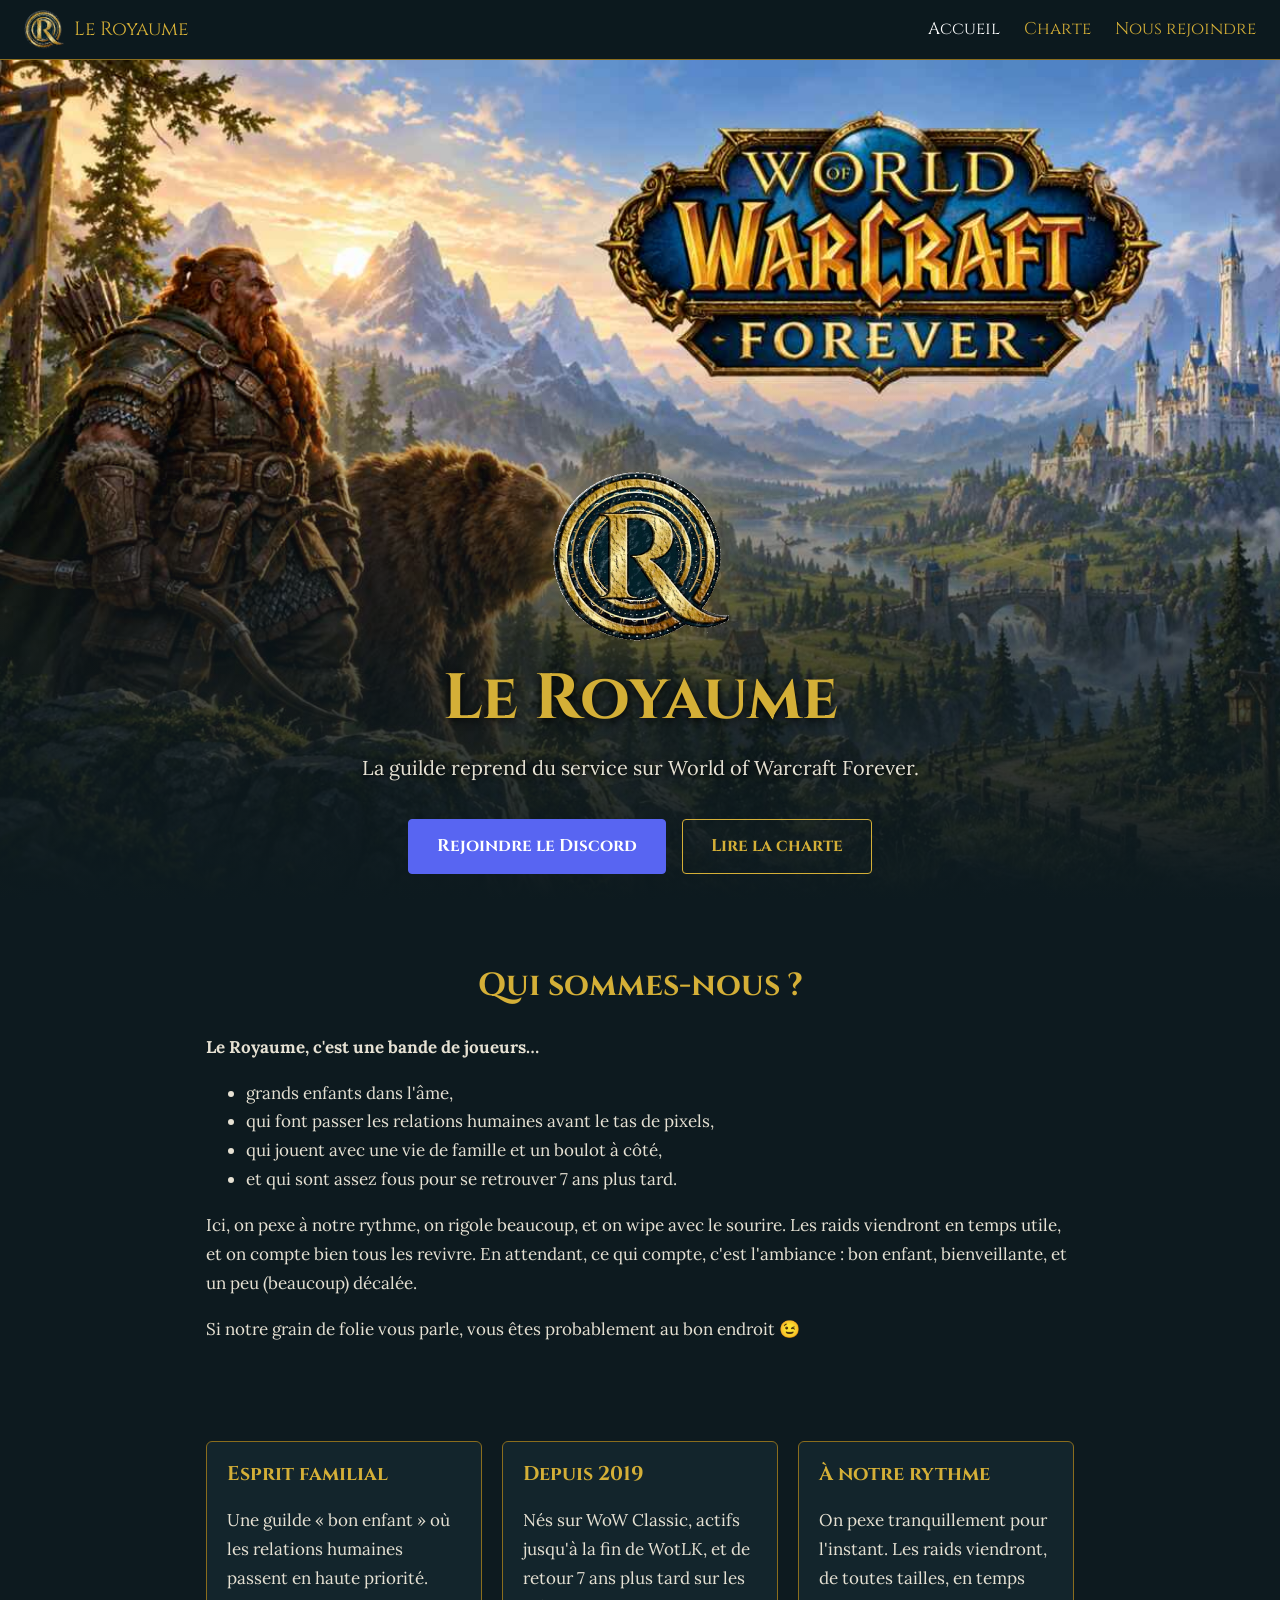
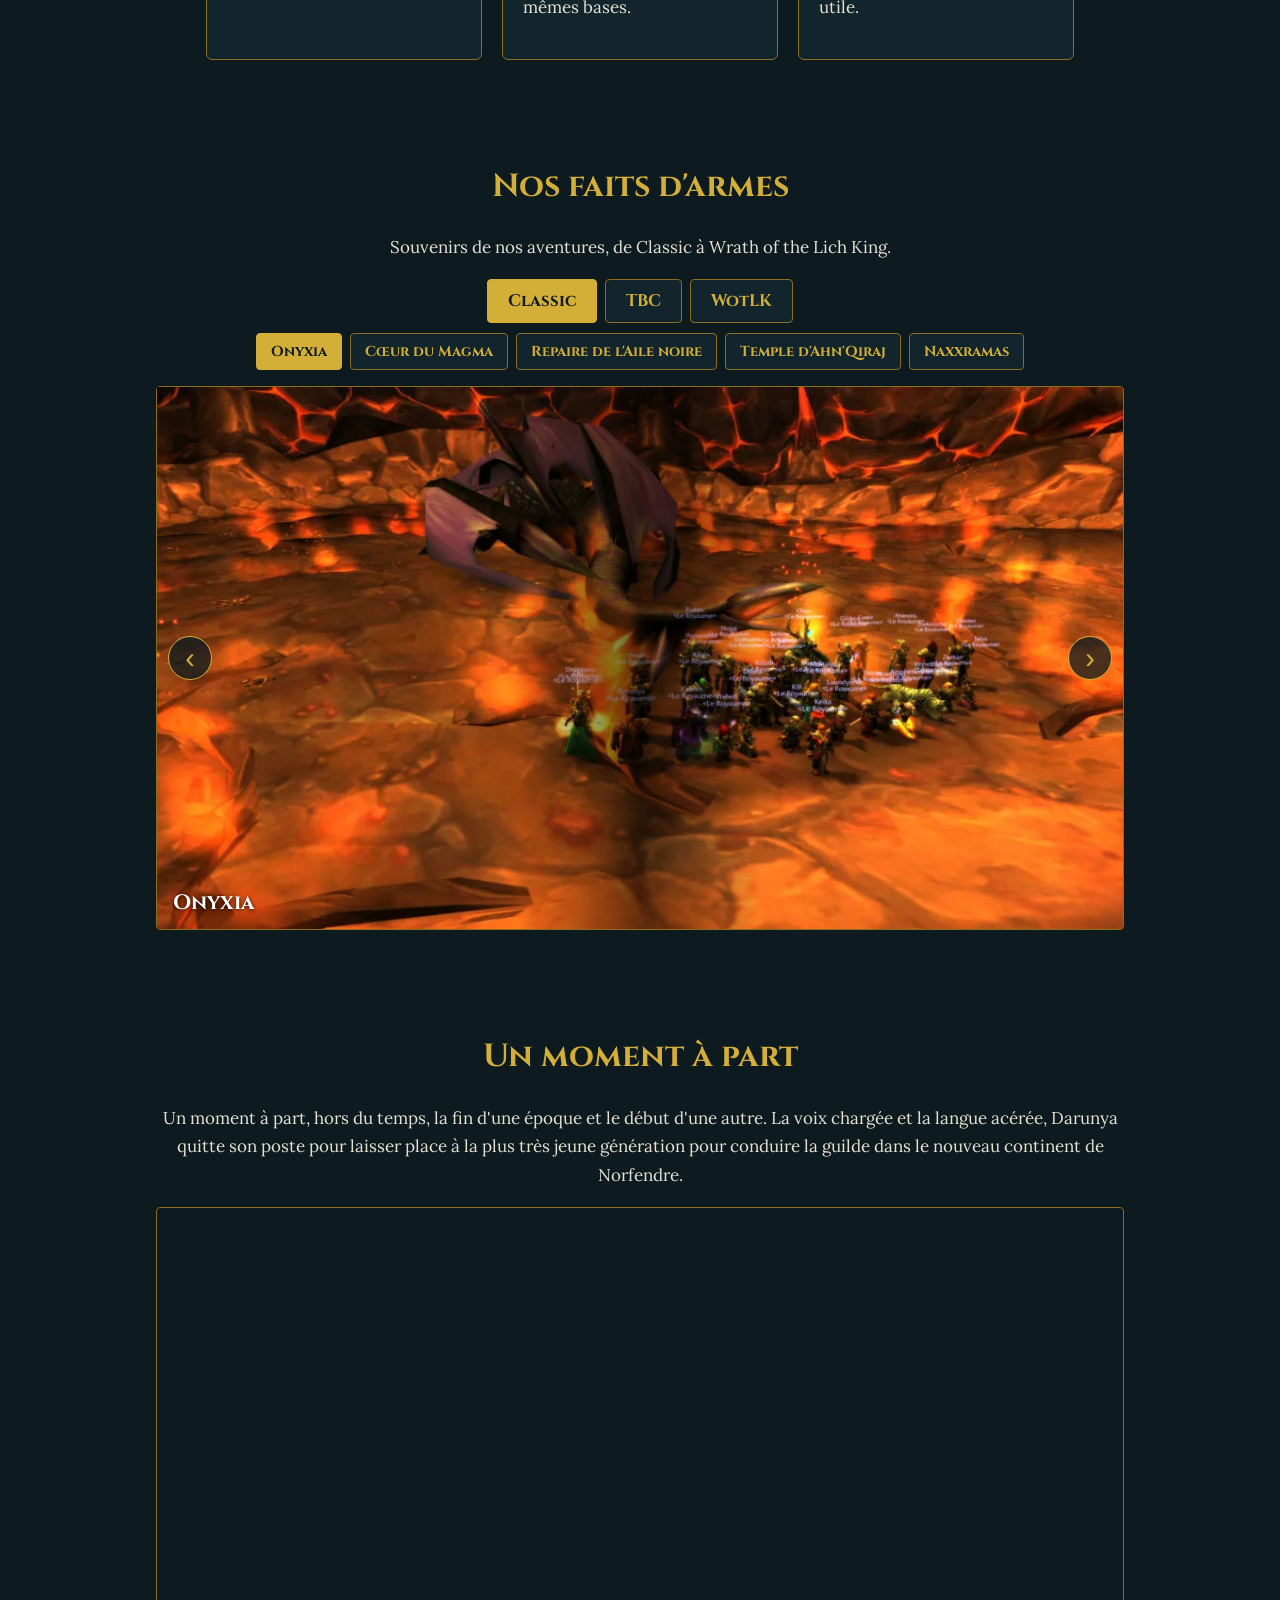
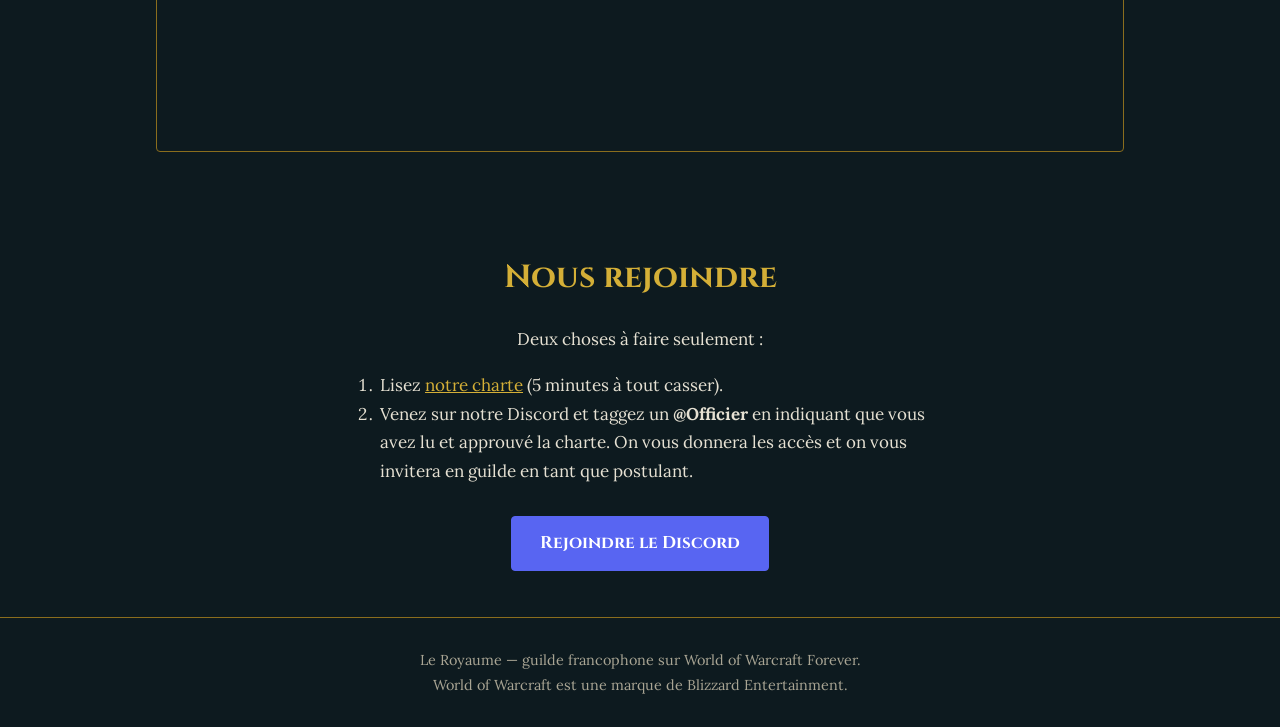
==== commit 3fbf123b: "Optimisations : images WebP (-46 %), logo allégé, svh mobile, SRI Supabase, aperçus Discord, nettoya" ====
--- a/index.html
+++ b/index.html
@@ -4,15 +4,23 @@
   <meta charset="utf-8">
   <meta name="viewport" content="width=device-width, initial-scale=1">
   <title>Le Royaume — Guilde WoW Forever</title>
-  <meta name="description" content="Le Royaume, guilde PvE francophone sur World of Warcraft Forever : performance et ambiance familiale.">
+  <meta name="description" content="Le Royaume, guilde francophone à l'esprit familial sur World of Warcraft Forever : on pexe à notre rythme, on raide avec le sourire.">
+  <meta property="og:type" content="website">
+  <meta property="og:site_name" content="Le Royaume">
+  <meta property="og:title" content="Le Royaume — Guilde WoW Forever">
+  <meta property="og:description" content="Le Royaume, guilde francophone à l'esprit familial sur World of Warcraft Forever : on pexe à notre rythme, on raide avec le sourire.">
+  <meta property="og:url" content="https://le-royaume.fr/">
+  <meta property="og:image" content="https://le-royaume.fr/img/logo-360.png">
+  <meta name="theme-color" content="#0d1a1f">
   <link rel="icon" type="image/png" href="img/favicon.png">
   <link rel="preconnect" href="https://fonts.googleapis.com">
+  <link rel="preconnect" href="https://fonts.gstatic.com" crossorigin>
   <link rel="stylesheet" href="https://fonts.googleapis.com/css2?family=Cinzel:wght@400;700&family=Lora:ital@0;1&display=swap">
   <link rel="stylesheet" href="style.css">
 </head>
 <body>
   <nav>
-    <a class="brand" href="index.html"><img src="img/logo.png" alt=""><span>Le Royaume</span></a>
+    <a class="brand" href="index.html"><img src="img/logo.webp" alt=""><span>Le Royaume</span></a>
     <a href="index.html" aria-current="page">Accueil</a>
     <a href="charte.html">Charte</a>
     <a href="#rejoindre">Nous rejoindre</a>
@@ -20,7 +28,7 @@
 
   <header class="hero">
     <div>
-      <img src="img/logo.png" alt="Blason du Royaume">
+      <img src="img/logo.webp" alt="Blason du Royaume">
       <h1>Le Royaume</h1>
       <p>La guilde reprend du service sur World of Warcraft Forever.</p>
       <a class="btn discord" href="https://discord.gg/4EQVVj8aSc">Rejoindre le Discord</a>
@@ -65,87 +73,87 @@
     <div class="raids" role="tablist" aria-label="Raids"></div>
     <div class="carousel">
       <div class="track">
-        <figure data-ext="Classic" data-raid="Onyxia"><img src="img/onyxia.jpg" alt="La guilde devant Onyxia vaincue"><figcaption>Onyxia</figcaption></figure>
-        <figure data-ext="Classic" data-raid="Cœur du Magma"><img src="img/lucifron.jpg" alt="Victoire de la guilde sur Lucifron" loading="lazy"><figcaption>Lucifron</figcaption></figure>
-        <figure data-ext="Classic" data-raid="Cœur du Magma"><img src="img/magmadar.jpg" alt="La guilde devant Magmadar vaincu" loading="lazy"><figcaption>Magmadar</figcaption></figure>
-        <figure data-ext="Classic" data-raid="Cœur du Magma"><img src="img/gehennas.jpg" alt="La guilde devant Gehennas vaincu" loading="lazy"><figcaption>Gehennas</figcaption></figure>
-        <figure data-ext="Classic" data-raid="Cœur du Magma"><img src="img/garr.jpg" alt="La guilde devant Garr vaincu" loading="lazy"><figcaption>Garr</figcaption></figure>
-        <figure data-ext="Classic" data-raid="Cœur du Magma"><img src="img/shazzrah.jpg" alt="La guilde devant Shazzrah vaincu" loading="lazy"><figcaption>Shazzrah</figcaption></figure>
-        <figure data-ext="Classic" data-raid="Cœur du Magma"><img src="img/sulfuron.jpg" alt="La guilde devant Messager de Sulfuron vaincu" loading="lazy"><figcaption>Messager de Sulfuron</figcaption></figure>
-        <figure data-ext="Classic" data-raid="Cœur du Magma"><img src="img/golemagg.jpg" alt="La guilde devant Golemagg l'Incinérateur vaincu" loading="lazy"><figcaption>Golemagg l'Incinérateur</figcaption></figure>
-        <figure data-ext="Classic" data-raid="Cœur du Magma"><img src="img/majordomo.jpg" alt="La guilde devant Majordome Executus vaincu" loading="lazy"><figcaption>Majordome Executus</figcaption></figure>
-        <figure data-ext="Classic" data-raid="Cœur du Magma"><img src="img/ragnaros.jpg" alt="La guilde devant Ragnaros vaincu" loading="lazy"><figcaption>Ragnaros</figcaption></figure>
+        <figure data-ext="Classic" data-raid="Onyxia"><img src="img/onyxia.webp" alt="La guilde devant Onyxia vaincue"><figcaption>Onyxia</figcaption></figure>
+        <figure data-ext="Classic" data-raid="Cœur du Magma"><img src="img/lucifron.webp" alt="Victoire de la guilde sur Lucifron" loading="lazy"><figcaption>Lucifron</figcaption></figure>
+        <figure data-ext="Classic" data-raid="Cœur du Magma"><img src="img/magmadar.webp" alt="La guilde devant Magmadar vaincu" loading="lazy"><figcaption>Magmadar</figcaption></figure>
+        <figure data-ext="Classic" data-raid="Cœur du Magma"><img src="img/gehennas.webp" alt="La guilde devant Gehennas vaincu" loading="lazy"><figcaption>Gehennas</figcaption></figure>
+        <figure data-ext="Classic" data-raid="Cœur du Magma"><img src="img/garr.webp" alt="La guilde devant Garr vaincu" loading="lazy"><figcaption>Garr</figcaption></figure>
+        <figure data-ext="Classic" data-raid="Cœur du Magma"><img src="img/shazzrah.webp" alt="La guilde devant Shazzrah vaincu" loading="lazy"><figcaption>Shazzrah</figcaption></figure>
+        <figure data-ext="Classic" data-raid="Cœur du Magma"><img src="img/sulfuron.webp" alt="La guilde devant Messager de Sulfuron vaincu" loading="lazy"><figcaption>Messager de Sulfuron</figcaption></figure>
+        <figure data-ext="Classic" data-raid="Cœur du Magma"><img src="img/golemagg.webp" alt="La guilde devant Golemagg l'Incinérateur vaincu" loading="lazy"><figcaption>Golemagg l'Incinérateur</figcaption></figure>
+        <figure data-ext="Classic" data-raid="Cœur du Magma"><img src="img/majordomo.webp" alt="La guilde devant Majordome Executus vaincu" loading="lazy"><figcaption>Majordome Executus</figcaption></figure>
+        <figure data-ext="Classic" data-raid="Cœur du Magma"><img src="img/ragnaros.webp" alt="La guilde devant Ragnaros vaincu" loading="lazy"><figcaption>Ragnaros</figcaption></figure>
         <figure data-ext="Classic" data-raid="Cœur du Magma" data-video="zbNtBxTY7IY"><img src="https://i.ytimg.com/vi/zbNtBxTY7IY/hqdefault.jpg" alt="Vidéo : Le Cœur du Magma en intégralité" loading="lazy"><figcaption>▶ Le Cœur du Magma en intégralité</figcaption></figure>
-        <figure data-ext="Classic" data-raid="Repaire de l'Aile noire"><img src="img/razorgor.jpg" alt="La guilde devant Tranchetripe l'Indompté vaincu" loading="lazy"><figcaption>Tranchetripe l'Indompté</figcaption></figure>
-        <figure data-ext="Classic" data-raid="Repaire de l'Aile noire"><img src="img/vaelastraz.jpg" alt="La guilde devant Vaelastrasz le Corrompu vaincu" loading="lazy"><figcaption>Vaelastrasz le Corrompu</figcaption></figure>
-        <figure data-ext="Classic" data-raid="Repaire de l'Aile noire"><img src="img/broodlord.jpg" alt="La guilde devant Seigneur des couvées Lashlayer vaincu" loading="lazy"><figcaption>Seigneur des couvées Lashlayer</figcaption></figure>
-        <figure data-ext="Classic" data-raid="Repaire de l'Aile noire"><img src="img/firemaw.jpg" alt="La guilde devant Gueule-de-feu vaincu" loading="lazy"><figcaption>Gueule-de-feu</figcaption></figure>
-        <figure data-ext="Classic" data-raid="Repaire de l'Aile noire"><img src="img/ebonroc.jpg" alt="La guilde devant Rochébène vaincu" loading="lazy"><figcaption>Rochébène</figcaption></figure>
-        <figure data-ext="Classic" data-raid="Repaire de l'Aile noire"><img src="img/flamegor.jpg" alt="La guilde devant Flamegor vaincu" loading="lazy"><figcaption>Flamegor</figcaption></figure>
-        <figure data-ext="Classic" data-raid="Repaire de l'Aile noire"><img src="img/chromagus.jpg" alt="La guilde devant Chromaggus vaincu" loading="lazy"><figcaption>Chromaggus</figcaption></figure>
-        <figure data-ext="Classic" data-raid="Repaire de l'Aile noire"><img src="img/nefarian.jpg" alt="La guilde devant Nefarian vaincu" loading="lazy"><figcaption>Nefarian</figcaption></figure>
-        <figure data-ext="Classic" data-raid="Temple d'Ahn'Qiraj"><img src="img/skeram.jpg" alt="La guilde devant le Prophète Skeram vaincu" loading="lazy"><figcaption>Le Prophète Skeram</figcaption></figure>
-        <figure data-ext="Classic" data-raid="Temple d'Ahn'Qiraj"><img src="img/insectes.jpg" alt="La guilde devant le trio des insectes vaincu" loading="lazy"><figcaption>Vem, Kri &amp; Yauj</figcaption></figure>
-        <figure data-ext="Classic" data-raid="Temple d'Ahn'Qiraj"><img src="img/fankriss.jpg" alt="La guilde devant Fankriss l'Inflexible vaincu" loading="lazy"><figcaption>Fankriss l'Inflexible</figcaption></figure>
-        <figure data-ext="Classic" data-raid="Temple d'Ahn'Qiraj"><img src="img/viscidus.jpg" alt="La guilde devant Viscidus vaincu" loading="lazy"><figcaption>Viscidus</figcaption></figure>
-        <figure data-ext="Classic" data-raid="Temple d'Ahn'Qiraj"><img src="img/huhuran.jpg" alt="La guilde devant la Princesse Huhuran vaincue" loading="lazy"><figcaption>Princesse Huhuran</figcaption></figure>
-        <figure data-ext="Classic" data-raid="Temple d'Ahn'Qiraj"><img src="img/empereurs.jpg" alt="La guilde devant les Empereurs jumeaux vaincus" loading="lazy"><figcaption>Les Empereurs jumeaux</figcaption></figure>
-        <figure data-ext="Classic" data-raid="Temple d'Ahn'Qiraj"><img src="img/ouro.jpg" alt="La guilde devant Ouro vaincu" loading="lazy"><figcaption>Ouro</figcaption></figure>
-        <figure data-ext="Classic" data-raid="Temple d'Ahn'Qiraj"><img src="img/cthun.jpg" alt="La guilde devant C'Thun vaincu" loading="lazy"><figcaption>C'Thun</figcaption></figure>
-        <figure data-ext="Classic" data-raid="Naxxramas"><img src="img/anubrekhan.jpg" alt="La guilde devant Anub'Rekhan vaincu" loading="lazy"><figcaption>Anub'Rekhan</figcaption></figure>
-        <figure data-ext="Classic" data-raid="Naxxramas"><img src="img/faerlina.jpg" alt="La guilde devant la Grande veuve Faerlina vaincue" loading="lazy"><figcaption>Grande veuve Faerlina</figcaption></figure>
-        <figure data-ext="Classic" data-raid="Naxxramas"><img src="img/maexxna.jpg" alt="La guilde devant Maexxna vaincue" loading="lazy"><figcaption>Maexxna</figcaption></figure>
-        <figure data-ext="Classic" data-raid="Naxxramas"><img src="img/noth.jpg" alt="La guilde devant Noth le Porte-peste vaincu" loading="lazy"><figcaption>Noth le Porte-peste</figcaption></figure>
-        <figure data-ext="Classic" data-raid="Naxxramas"><img src="img/heigan.jpg" alt="La guilde devant Heigan l'Impur vaincu" loading="lazy"><figcaption>Heigan l'Impur</figcaption></figure>
-        <figure data-ext="Classic" data-raid="Naxxramas"><img src="img/horreb.jpg" alt="La guilde devant Horreb vaincu" loading="lazy"><figcaption>Horreb</figcaption></figure>
-        <figure data-ext="Classic" data-raid="Naxxramas"><img src="img/razuvious.jpg" alt="La guilde devant l'Instructeur Razuvious vaincu" loading="lazy"><figcaption>Instructeur Razuvious</figcaption></figure>
-        <figure data-ext="Classic" data-raid="Naxxramas"><img src="img/gothik.jpg" alt="La guilde devant Gothik le Moissonneur vaincu" loading="lazy"><figcaption>Gothik le Moissonneur</figcaption></figure>
-        <figure data-ext="Classic" data-raid="Naxxramas"><img src="img/cavaliers.jpg" alt="La guilde devant les Quatre Cavaliers vaincus" loading="lazy"><figcaption>Les Quatre Cavaliers</figcaption></figure>
-        <figure data-ext="Classic" data-raid="Naxxramas"><img src="img/recousu.jpg" alt="La guilde devant le Recousu vaincu" loading="lazy"><figcaption>Le Recousu</figcaption></figure>
-        <figure data-ext="Classic" data-raid="Naxxramas"><img src="img/grobbulus.jpg" alt="La guilde devant Grobbulus vaincu" loading="lazy"><figcaption>Grobbulus</figcaption></figure>
-        <figure data-ext="Classic" data-raid="Naxxramas"><img src="img/gluth.jpg" alt="La guilde devant Gluth vaincu" loading="lazy"><figcaption>Gluth</figcaption></figure>
-        <figure data-ext="Classic" data-raid="Naxxramas"><img src="img/thaddius.jpg" alt="La guilde devant Thaddius vaincu" loading="lazy"><figcaption>Thaddius</figcaption></figure>
-        <figure data-ext="Classic" data-raid="Naxxramas"><img src="img/saphiron.jpg" alt="La guilde devant Saphiron vaincu" loading="lazy"><figcaption>Saphiron</figcaption></figure>
-        <figure data-ext="Classic" data-raid="Naxxramas"><img src="img/kelthuzad.jpg" alt="La guilde réunie après la mort de Kel'Thuzad" loading="lazy"><figcaption>Kel'Thuzad</figcaption></figure>
-        <figure data-ext="TBC" data-raid="Repaire de Magtheridon"><img src="img/magtheridon.jpg" alt="Victoire de la guilde sur Magtheridon" loading="lazy"><figcaption>Magtheridon</figcaption></figure>
-        <figure data-ext="TBC" data-raid="Caverne du sanctuaire du Serpent"><img src="img/hydross-l-instable.jpg" alt="Victoire de la guilde sur Hydross l'Instable" loading="lazy"><figcaption>Hydross l'Instable</figcaption></figure>
-        <figure data-ext="TBC" data-raid="Caverne du sanctuaire du Serpent"><img src="img/le-rodeur-d-en-bas.jpg" alt="Victoire de la guilde sur Le Rôdeur d'En bas" loading="lazy"><figcaption>Le Rôdeur d'En bas</figcaption></figure>
-        <figure data-ext="TBC" data-raid="Caverne du sanctuaire du Serpent"><img src="img/dame-vashj.jpg" alt="Victoire de la guilde sur Dame Vashj" loading="lazy"><figcaption>Dame Vashj</figcaption></figure>
-        <figure data-ext="TBC" data-raid="Donjon de la Tempête"><img src="img/al-ar.jpg" alt="Victoire de la guilde sur Al'ar" loading="lazy"><figcaption>Al'ar</figcaption></figure>
-        <figure data-ext="TBC" data-raid="Donjon de la Tempête"><img src="img/grande-astromancienne-solarian.jpg" alt="Victoire de la guilde sur Grande astromancienne Solarian" loading="lazy"><figcaption>Grande astromancienne Solarian</figcaption></figure>
-        <figure data-ext="TBC" data-raid="Donjon de la Tempête"><img src="img/kael-thas-haut-soleil.jpg" alt="Victoire de la guilde sur Kael'thas Haut-soleil" loading="lazy"><figcaption>Kael'thas Haut-soleil</figcaption></figure>
-        <figure data-ext="TBC" data-raid="Sommet d'Hyjal"><img src="img/rage-froidhiver.jpg" alt="Victoire de la guilde sur Rage Froidhiver" loading="lazy"><figcaption>Rage Froidhiver</figcaption></figure>
-        <figure data-ext="TBC" data-raid="Sommet d'Hyjal"><img src="img/anetheron.jpg" alt="Victoire de la guilde sur Anetheron" loading="lazy"><figcaption>Anetheron</figcaption></figure>
-        <figure data-ext="TBC" data-raid="Sommet d'Hyjal"><img src="img/kaz-rogal.jpg" alt="Victoire de la guilde sur Kaz'rogal" loading="lazy"><figcaption>Kaz'rogal</figcaption></figure>
-        <figure data-ext="TBC" data-raid="Sommet d'Hyjal"><img src="img/azgalor.jpg" alt="Victoire de la guilde sur Azgalor" loading="lazy"><figcaption>Azgalor</figcaption></figure>
-        <figure data-ext="TBC" data-raid="Sommet d'Hyjal"><img src="img/archimonde.jpg" alt="Victoire de la guilde sur Archimonde" loading="lazy"><figcaption>Archimonde</figcaption></figure>
-        <figure data-ext="TBC" data-raid="Temple noir"><img src="img/grand-seigneur-de-guerre-naj-entus.jpg" alt="Victoire de la guilde sur Grand seigneur de guerre Naj'entus" loading="lazy"><figcaption>Grand seigneur de guerre Naj'entus</figcaption></figure>
-        <figure data-ext="TBC" data-raid="Temple noir"><img src="img/supremus.jpg" alt="Victoire de la guilde sur Supremus" loading="lazy"><figcaption>Supremus</figcaption></figure>
-        <figure data-ext="TBC" data-raid="Temple noir"><img src="img/ombre-d-akama.jpg" alt="Victoire de la guilde sur Ombre d'Akama" loading="lazy"><figcaption>Ombre d'Akama</figcaption></figure>
-        <figure data-ext="TBC" data-raid="Temple noir"><img src="img/teron-fielsang.jpg" alt="Victoire de la guilde sur Teron Fielsang" loading="lazy"><figcaption>Teron Fielsang</figcaption></figure>
-        <figure data-ext="TBC" data-raid="Temple noir"><img src="img/gurtogg-fievresang.jpg" alt="Victoire de la guilde sur Gurtogg Fièvresang" loading="lazy"><figcaption>Gurtogg Fièvresang</figcaption></figure>
-        <figure data-ext="TBC" data-raid="Temple noir"><img src="img/reliquaire-des-ames.jpg" alt="Victoire de la guilde sur Reliquaire des âmes" loading="lazy"><figcaption>Reliquaire des âmes</figcaption></figure>
-        <figure data-ext="TBC" data-raid="Temple noir"><img src="img/mere-shahraz.jpg" alt="Victoire de la guilde sur Mère Shahraz" loading="lazy"><figcaption>Mère Shahraz</figcaption></figure>
-        <figure data-ext="TBC" data-raid="Temple noir"><img src="img/le-conseil-illidari.jpg" alt="Victoire de la guilde sur Le Conseil illidari" loading="lazy"><figcaption>Le Conseil illidari</figcaption></figure>
-        <figure data-ext="TBC" data-raid="Temple noir"><img src="img/illidan-hurlorage.jpg" alt="Victoire de la guilde sur Illidan Hurlorage" loading="lazy"><figcaption>Illidan Hurlorage</figcaption></figure>
-        <figure data-ext="TBC" data-raid="Plateau du Puits de soleil"><img src="img/kalecgos.jpg" alt="Victoire de la guilde sur Kalecgos" loading="lazy"><figcaption>Kalecgos</figcaption></figure>
-        <figure data-ext="TBC" data-raid="Plateau du Puits de soleil"><img src="img/brutallus.jpg" alt="Victoire de la guilde sur Brutallus" loading="lazy"><figcaption>Brutallus</figcaption></figure>
-        <figure data-ext="TBC" data-raid="Plateau du Puits de soleil"><img src="img/gangrebrume.jpg" alt="Victoire de la guilde sur Gangrebrume" loading="lazy"><figcaption>Gangrebrume</figcaption></figure>
-        <figure data-ext="TBC" data-raid="Plateau du Puits de soleil"><img src="img/les-jumelles-eredares.jpg" alt="Victoire de la guilde sur Les Jumelles érédares" loading="lazy"><figcaption>Les Jumelles érédares</figcaption></figure>
+        <figure data-ext="Classic" data-raid="Repaire de l'Aile noire"><img src="img/razorgor.webp" alt="La guilde devant Tranchetripe l'Indompté vaincu" loading="lazy"><figcaption>Tranchetripe l'Indompté</figcaption></figure>
+        <figure data-ext="Classic" data-raid="Repaire de l'Aile noire"><img src="img/vaelastraz.webp" alt="La guilde devant Vaelastrasz le Corrompu vaincu" loading="lazy"><figcaption>Vaelastrasz le Corrompu</figcaption></figure>
+        <figure data-ext="Classic" data-raid="Repaire de l'Aile noire"><img src="img/broodlord.webp" alt="La guilde devant Seigneur des couvées Lashlayer vaincu" loading="lazy"><figcaption>Seigneur des couvées Lashlayer</figcaption></figure>
+        <figure data-ext="Classic" data-raid="Repaire de l'Aile noire"><img src="img/firemaw.webp" alt="La guilde devant Gueule-de-feu vaincu" loading="lazy"><figcaption>Gueule-de-feu</figcaption></figure>
+        <figure data-ext="Classic" data-raid="Repaire de l'Aile noire"><img src="img/ebonroc.webp" alt="La guilde devant Rochébène vaincu" loading="lazy"><figcaption>Rochébène</figcaption></figure>
+        <figure data-ext="Classic" data-raid="Repaire de l'Aile noire"><img src="img/flamegor.webp" alt="La guilde devant Flamegor vaincu" loading="lazy"><figcaption>Flamegor</figcaption></figure>
+        <figure data-ext="Classic" data-raid="Repaire de l'Aile noire"><img src="img/chromagus.webp" alt="La guilde devant Chromaggus vaincu" loading="lazy"><figcaption>Chromaggus</figcaption></figure>
+        <figure data-ext="Classic" data-raid="Repaire de l'Aile noire"><img src="img/nefarian.webp" alt="La guilde devant Nefarian vaincu" loading="lazy"><figcaption>Nefarian</figcaption></figure>
+        <figure data-ext="Classic" data-raid="Temple d'Ahn'Qiraj"><img src="img/skeram.webp" alt="La guilde devant le Prophète Skeram vaincu" loading="lazy"><figcaption>Le Prophète Skeram</figcaption></figure>
+        <figure data-ext="Classic" data-raid="Temple d'Ahn'Qiraj"><img src="img/insectes.webp" alt="La guilde devant le trio des insectes vaincu" loading="lazy"><figcaption>Vem, Kri &amp; Yauj</figcaption></figure>
+        <figure data-ext="Classic" data-raid="Temple d'Ahn'Qiraj"><img src="img/fankriss.webp" alt="La guilde devant Fankriss l'Inflexible vaincu" loading="lazy"><figcaption>Fankriss l'Inflexible</figcaption></figure>
+        <figure data-ext="Classic" data-raid="Temple d'Ahn'Qiraj"><img src="img/viscidus.webp" alt="La guilde devant Viscidus vaincu" loading="lazy"><figcaption>Viscidus</figcaption></figure>
+        <figure data-ext="Classic" data-raid="Temple d'Ahn'Qiraj"><img src="img/huhuran.webp" alt="La guilde devant la Princesse Huhuran vaincue" loading="lazy"><figcaption>Princesse Huhuran</figcaption></figure>
+        <figure data-ext="Classic" data-raid="Temple d'Ahn'Qiraj"><img src="img/empereurs.webp" alt="La guilde devant les Empereurs jumeaux vaincus" loading="lazy"><figcaption>Les Empereurs jumeaux</figcaption></figure>
+        <figure data-ext="Classic" data-raid="Temple d'Ahn'Qiraj"><img src="img/ouro.webp" alt="La guilde devant Ouro vaincu" loading="lazy"><figcaption>Ouro</figcaption></figure>
+        <figure data-ext="Classic" data-raid="Temple d'Ahn'Qiraj"><img src="img/cthun.webp" alt="La guilde devant C'Thun vaincu" loading="lazy"><figcaption>C'Thun</figcaption></figure>
+        <figure data-ext="Classic" data-raid="Naxxramas"><img src="img/anubrekhan.webp" alt="La guilde devant Anub'Rekhan vaincu" loading="lazy"><figcaption>Anub'Rekhan</figcaption></figure>
+        <figure data-ext="Classic" data-raid="Naxxramas"><img src="img/faerlina.webp" alt="La guilde devant la Grande veuve Faerlina vaincue" loading="lazy"><figcaption>Grande veuve Faerlina</figcaption></figure>
+        <figure data-ext="Classic" data-raid="Naxxramas"><img src="img/maexxna.webp" alt="La guilde devant Maexxna vaincue" loading="lazy"><figcaption>Maexxna</figcaption></figure>
+        <figure data-ext="Classic" data-raid="Naxxramas"><img src="img/noth.webp" alt="La guilde devant Noth le Porte-peste vaincu" loading="lazy"><figcaption>Noth le Porte-peste</figcaption></figure>
+        <figure data-ext="Classic" data-raid="Naxxramas"><img src="img/heigan.webp" alt="La guilde devant Heigan l'Impur vaincu" loading="lazy"><figcaption>Heigan l'Impur</figcaption></figure>
+        <figure data-ext="Classic" data-raid="Naxxramas"><img src="img/horreb.webp" alt="La guilde devant Horreb vaincu" loading="lazy"><figcaption>Horreb</figcaption></figure>
+        <figure data-ext="Classic" data-raid="Naxxramas"><img src="img/razuvious.webp" alt="La guilde devant l'Instructeur Razuvious vaincu" loading="lazy"><figcaption>Instructeur Razuvious</figcaption></figure>
+        <figure data-ext="Classic" data-raid="Naxxramas"><img src="img/gothik.webp" alt="La guilde devant Gothik le Moissonneur vaincu" loading="lazy"><figcaption>Gothik le Moissonneur</figcaption></figure>
+        <figure data-ext="Classic" data-raid="Naxxramas"><img src="img/cavaliers.webp" alt="La guilde devant les Quatre Cavaliers vaincus" loading="lazy"><figcaption>Les Quatre Cavaliers</figcaption></figure>
+        <figure data-ext="Classic" data-raid="Naxxramas"><img src="img/recousu.webp" alt="La guilde devant le Recousu vaincu" loading="lazy"><figcaption>Le Recousu</figcaption></figure>
+        <figure data-ext="Classic" data-raid="Naxxramas"><img src="img/grobbulus.webp" alt="La guilde devant Grobbulus vaincu" loading="lazy"><figcaption>Grobbulus</figcaption></figure>
+        <figure data-ext="Classic" data-raid="Naxxramas"><img src="img/gluth.webp" alt="La guilde devant Gluth vaincu" loading="lazy"><figcaption>Gluth</figcaption></figure>
+        <figure data-ext="Classic" data-raid="Naxxramas"><img src="img/thaddius.webp" alt="La guilde devant Thaddius vaincu" loading="lazy"><figcaption>Thaddius</figcaption></figure>
+        <figure data-ext="Classic" data-raid="Naxxramas"><img src="img/saphiron.webp" alt="La guilde devant Saphiron vaincu" loading="lazy"><figcaption>Saphiron</figcaption></figure>
+        <figure data-ext="Classic" data-raid="Naxxramas"><img src="img/kelthuzad.webp" alt="La guilde réunie après la mort de Kel'Thuzad" loading="lazy"><figcaption>Kel'Thuzad</figcaption></figure>
+        <figure data-ext="TBC" data-raid="Repaire de Magtheridon"><img src="img/magtheridon.webp" alt="Victoire de la guilde sur Magtheridon" loading="lazy"><figcaption>Magtheridon</figcaption></figure>
+        <figure data-ext="TBC" data-raid="Caverne du sanctuaire du Serpent"><img src="img/hydross-l-instable.webp" alt="Victoire de la guilde sur Hydross l'Instable" loading="lazy"><figcaption>Hydross l'Instable</figcaption></figure>
+        <figure data-ext="TBC" data-raid="Caverne du sanctuaire du Serpent"><img src="img/le-rodeur-d-en-bas.webp" alt="Victoire de la guilde sur Le Rôdeur d'En bas" loading="lazy"><figcaption>Le Rôdeur d'En bas</figcaption></figure>
+        <figure data-ext="TBC" data-raid="Caverne du sanctuaire du Serpent"><img src="img/dame-vashj.webp" alt="Victoire de la guilde sur Dame Vashj" loading="lazy"><figcaption>Dame Vashj</figcaption></figure>
+        <figure data-ext="TBC" data-raid="Donjon de la Tempête"><img src="img/al-ar.webp" alt="Victoire de la guilde sur Al'ar" loading="lazy"><figcaption>Al'ar</figcaption></figure>
+        <figure data-ext="TBC" data-raid="Donjon de la Tempête"><img src="img/grande-astromancienne-solarian.webp" alt="Victoire de la guilde sur Grande astromancienne Solarian" loading="lazy"><figcaption>Grande astromancienne Solarian</figcaption></figure>
+        <figure data-ext="TBC" data-raid="Donjon de la Tempête"><img src="img/kael-thas-haut-soleil.webp" alt="Victoire de la guilde sur Kael'thas Haut-soleil" loading="lazy"><figcaption>Kael'thas Haut-soleil</figcaption></figure>
+        <figure data-ext="TBC" data-raid="Sommet d'Hyjal"><img src="img/rage-froidhiver.webp" alt="Victoire de la guilde sur Rage Froidhiver" loading="lazy"><figcaption>Rage Froidhiver</figcaption></figure>
+        <figure data-ext="TBC" data-raid="Sommet d'Hyjal"><img src="img/anetheron.webp" alt="Victoire de la guilde sur Anetheron" loading="lazy"><figcaption>Anetheron</figcaption></figure>
+        <figure data-ext="TBC" data-raid="Sommet d'Hyjal"><img src="img/kaz-rogal.webp" alt="Victoire de la guilde sur Kaz'rogal" loading="lazy"><figcaption>Kaz'rogal</figcaption></figure>
+        <figure data-ext="TBC" data-raid="Sommet d'Hyjal"><img src="img/azgalor.webp" alt="Victoire de la guilde sur Azgalor" loading="lazy"><figcaption>Azgalor</figcaption></figure>
+        <figure data-ext="TBC" data-raid="Sommet d'Hyjal"><img src="img/archimonde.webp" alt="Victoire de la guilde sur Archimonde" loading="lazy"><figcaption>Archimonde</figcaption></figure>
+        <figure data-ext="TBC" data-raid="Temple noir"><img src="img/grand-seigneur-de-guerre-naj-entus.webp" alt="Victoire de la guilde sur Grand seigneur de guerre Naj'entus" loading="lazy"><figcaption>Grand seigneur de guerre Naj'entus</figcaption></figure>
+        <figure data-ext="TBC" data-raid="Temple noir"><img src="img/supremus.webp" alt="Victoire de la guilde sur Supremus" loading="lazy"><figcaption>Supremus</figcaption></figure>
+        <figure data-ext="TBC" data-raid="Temple noir"><img src="img/ombre-d-akama.webp" alt="Victoire de la guilde sur Ombre d'Akama" loading="lazy"><figcaption>Ombre d'Akama</figcaption></figure>
+        <figure data-ext="TBC" data-raid="Temple noir"><img src="img/teron-fielsang.webp" alt="Victoire de la guilde sur Teron Fielsang" loading="lazy"><figcaption>Teron Fielsang</figcaption></figure>
+        <figure data-ext="TBC" data-raid="Temple noir"><img src="img/gurtogg-fievresang.webp" alt="Victoire de la guilde sur Gurtogg Fièvresang" loading="lazy"><figcaption>Gurtogg Fièvresang</figcaption></figure>
+        <figure data-ext="TBC" data-raid="Temple noir"><img src="img/reliquaire-des-ames.webp" alt="Victoire de la guilde sur Reliquaire des âmes" loading="lazy"><figcaption>Reliquaire des âmes</figcaption></figure>
+        <figure data-ext="TBC" data-raid="Temple noir"><img src="img/mere-shahraz.webp" alt="Victoire de la guilde sur Mère Shahraz" loading="lazy"><figcaption>Mère Shahraz</figcaption></figure>
+        <figure data-ext="TBC" data-raid="Temple noir"><img src="img/le-conseil-illidari.webp" alt="Victoire de la guilde sur Le Conseil illidari" loading="lazy"><figcaption>Le Conseil illidari</figcaption></figure>
+        <figure data-ext="TBC" data-raid="Temple noir"><img src="img/illidan-hurlorage.webp" alt="Victoire de la guilde sur Illidan Hurlorage" loading="lazy"><figcaption>Illidan Hurlorage</figcaption></figure>
+        <figure data-ext="TBC" data-raid="Plateau du Puits de soleil"><img src="img/kalecgos.webp" alt="Victoire de la guilde sur Kalecgos" loading="lazy"><figcaption>Kalecgos</figcaption></figure>
+        <figure data-ext="TBC" data-raid="Plateau du Puits de soleil"><img src="img/brutallus.webp" alt="Victoire de la guilde sur Brutallus" loading="lazy"><figcaption>Brutallus</figcaption></figure>
+        <figure data-ext="TBC" data-raid="Plateau du Puits de soleil"><img src="img/gangrebrume.webp" alt="Victoire de la guilde sur Gangrebrume" loading="lazy"><figcaption>Gangrebrume</figcaption></figure>
+        <figure data-ext="TBC" data-raid="Plateau du Puits de soleil"><img src="img/les-jumelles-eredares.webp" alt="Victoire de la guilde sur Les Jumelles érédares" loading="lazy"><figcaption>Les Jumelles érédares</figcaption></figure>
         <figure data-ext="TBC" data-raid="Plateau du Puits de soleil" data-video="3uX50HSdD2s"><img src="https://i.ytimg.com/vi/3uX50HSdD2s/hqdefault.jpg" alt="Vidéo : Kil'jaeden" loading="lazy"><figcaption>▶ Kil'jaeden</figcaption></figure>
-        <figure data-ext="WotLK" data-raid="Naxxramas"><img src="img/wotlk-anub-rekhan.jpg" alt="Victoire de la guilde sur Anub'Rekhan" loading="lazy"><figcaption>Anub'Rekhan</figcaption></figure>
-        <figure data-ext="WotLK" data-raid="Naxxramas"><img src="img/wotlk-maexxna.jpg" alt="Victoire de la guilde sur Maexxna" loading="lazy"><figcaption>Maexxna</figcaption></figure>
-        <figure data-ext="WotLK" data-raid="Naxxramas"><img src="img/wotlk-noth-le-porte-peste.jpg" alt="Victoire de la guilde sur Noth le Porte-peste" loading="lazy"><figcaption>Noth le Porte-peste</figcaption></figure>
-        <figure data-ext="WotLK" data-raid="Naxxramas"><img src="img/wotlk-heigan-l-impur.jpg" alt="Victoire de la guilde sur Heigan l'Impur" loading="lazy"><figcaption>Heigan l'Impur</figcaption></figure>
-        <figure data-ext="WotLK" data-raid="Naxxramas"><img src="img/wotlk-horreb.jpg" alt="Victoire de la guilde sur Horreb" loading="lazy"><figcaption>Horreb</figcaption></figure>
-        <figure data-ext="WotLK" data-raid="Naxxramas"><img src="img/wotlk-le-recousu.jpg" alt="Victoire de la guilde sur Le Recousu" loading="lazy"><figcaption>Le Recousu</figcaption></figure>
-        <figure data-ext="WotLK" data-raid="Naxxramas"><img src="img/wotlk-grobbulus.jpg" alt="Victoire de la guilde sur Grobbulus" loading="lazy"><figcaption>Grobbulus</figcaption></figure>
-        <figure data-ext="WotLK" data-raid="Naxxramas"><img src="img/wotlk-gluth.jpg" alt="Victoire de la guilde sur Gluth" loading="lazy"><figcaption>Gluth</figcaption></figure>
-        <figure data-ext="WotLK" data-raid="Naxxramas"><img src="img/wotlk-thaddius.jpg" alt="Victoire de la guilde sur Thaddius" loading="lazy"><figcaption>Thaddius</figcaption></figure>
-        <figure data-ext="WotLK" data-raid="Sanctum obsidien"><img src="img/sartharion.jpg" alt="Victoire de la guilde sur Sartharion" loading="lazy"><figcaption>Sartharion</figcaption></figure>
-        <figure data-ext="WotLK" data-raid="Ulduar"><img src="img/ignis-le-maitre-de-la-fournaise.jpg" alt="Victoire de la guilde sur Ignis le Maître de la Fournaise" loading="lazy"><figcaption>Ignis le Maître de la Fournaise</figcaption></figure>
-        <figure data-ext="WotLK" data-raid="Ulduar"><img src="img/kologarn.jpg" alt="Victoire de la guilde sur Kologarn" loading="lazy"><figcaption>Kologarn</figcaption></figure>
-        <figure data-ext="WotLK" data-raid="Ulduar"><img src="img/mimiron.jpg" alt="Victoire de la guilde sur Mimiron" loading="lazy"><figcaption>Mimiron</figcaption></figure>
+        <figure data-ext="WotLK" data-raid="Naxxramas"><img src="img/wotlk-anub-rekhan.webp" alt="Victoire de la guilde sur Anub'Rekhan" loading="lazy"><figcaption>Anub'Rekhan</figcaption></figure>
+        <figure data-ext="WotLK" data-raid="Naxxramas"><img src="img/wotlk-maexxna.webp" alt="Victoire de la guilde sur Maexxna" loading="lazy"><figcaption>Maexxna</figcaption></figure>
+        <figure data-ext="WotLK" data-raid="Naxxramas"><img src="img/wotlk-noth-le-porte-peste.webp" alt="Victoire de la guilde sur Noth le Porte-peste" loading="lazy"><figcaption>Noth le Porte-peste</figcaption></figure>
+        <figure data-ext="WotLK" data-raid="Naxxramas"><img src="img/wotlk-heigan-l-impur.webp" alt="Victoire de la guilde sur Heigan l'Impur" loading="lazy"><figcaption>Heigan l'Impur</figcaption></figure>
+        <figure data-ext="WotLK" data-raid="Naxxramas"><img src="img/wotlk-horreb.webp" alt="Victoire de la guilde sur Horreb" loading="lazy"><figcaption>Horreb</figcaption></figure>
+        <figure data-ext="WotLK" data-raid="Naxxramas"><img src="img/wotlk-le-recousu.webp" alt="Victoire de la guilde sur Le Recousu" loading="lazy"><figcaption>Le Recousu</figcaption></figure>
+        <figure data-ext="WotLK" data-raid="Naxxramas"><img src="img/wotlk-grobbulus.webp" alt="Victoire de la guilde sur Grobbulus" loading="lazy"><figcaption>Grobbulus</figcaption></figure>
+        <figure data-ext="WotLK" data-raid="Naxxramas"><img src="img/wotlk-gluth.webp" alt="Victoire de la guilde sur Gluth" loading="lazy"><figcaption>Gluth</figcaption></figure>
+        <figure data-ext="WotLK" data-raid="Naxxramas"><img src="img/wotlk-thaddius.webp" alt="Victoire de la guilde sur Thaddius" loading="lazy"><figcaption>Thaddius</figcaption></figure>
+        <figure data-ext="WotLK" data-raid="Sanctum obsidien"><img src="img/sartharion.webp" alt="Victoire de la guilde sur Sartharion" loading="lazy"><figcaption>Sartharion</figcaption></figure>
+        <figure data-ext="WotLK" data-raid="Ulduar"><img src="img/ignis-le-maitre-de-la-fournaise.webp" alt="Victoire de la guilde sur Ignis le Maître de la Fournaise" loading="lazy"><figcaption>Ignis le Maître de la Fournaise</figcaption></figure>
+        <figure data-ext="WotLK" data-raid="Ulduar"><img src="img/kologarn.webp" alt="Victoire de la guilde sur Kologarn" loading="lazy"><figcaption>Kologarn</figcaption></figure>
+        <figure data-ext="WotLK" data-raid="Ulduar"><img src="img/mimiron.webp" alt="Victoire de la guilde sur Mimiron" loading="lazy"><figcaption>Mimiron</figcaption></figure>
         <figure data-ext="WotLK" data-raid="L'Épreuve du croisé" data-video="5_HssWYgR6I"><img src="https://i.ytimg.com/vi/5_HssWYgR6I/hqdefault.jpg" alt="Vidéo : L'Épreuve du croisé 10 héroïque" loading="lazy"><figcaption>▶ L'Épreuve du croisé 10 héroïque</figcaption></figure>
         <figure data-ext="WotLK" data-raid="L'Épreuve du croisé" data-video="eHmDvRNCwYU"><img src="https://i.ytimg.com/vi/eHmDvRNCwYU/hqdefault.jpg" alt="Vidéo : Anub'arak" loading="lazy"><figcaption>▶ Anub'arak</figcaption></figure>
       </div>
@@ -157,7 +165,7 @@
   <section id="passation" class="moment">
     <h2>Un moment à part</h2>
     <p>Un moment à part, hors du temps, la fin d'une époque et le début d'une autre. La voix chargée et la langue acérée, Darunya quitte son poste pour laisser place à la plus très jeune génération pour conduire la guilde dans le nouveau continent de Norfendre.</p>
-    <iframe class="video" width="100%" src="https://www.youtube.com/embed/F8Uzaxa6q6A?cc_load_policy=0" title="Passation du rôle de GM de Darunya à Lundinnie" loading="lazy" frameborder="0" allow="accelerometer; autoplay; clipboard-write; encrypted-media; gyroscope; picture-in-picture; web-share" referrerpolicy="strict-origin-when-cross-origin" allowfullscreen></iframe>
+    <iframe class="video" src="https://www.youtube.com/embed/F8Uzaxa6q6A?cc_load_policy=0" title="Passation du rôle de GM de Darunya à Lundinnie" loading="lazy" allow="accelerometer; autoplay; clipboard-write; encrypted-media; gyroscope; picture-in-picture; web-share" referrerpolicy="strict-origin-when-cross-origin" allowfullscreen></iframe>
   </section>
 
   <script>
@@ -167,7 +175,7 @@
       const t = g.querySelector('.track');
       const figs = [...t.querySelectorAll('figure')];
       const n = figs.length;
-      let cur = 0, busy = false;
+      let cur = 0, busy = false, secours;
       const dur = matchMedia('(prefers-reduced-motion: reduce)').matches ? 0 : 900; // = durée de leaf-turn dans style.css
 
       // Onglets à deux niveaux : extension (data-ext), puis raids de cette extension (data-raid).
@@ -235,7 +243,8 @@
           loadVideo(vid);
           if (player.dataset.ready) player.classList.add('on');
           // filet de sécurité : si YouTube tarde à signaler son chargement, on affiche quand même le lecteur
-          setTimeout(() => { if (!busy && figs[cur].dataset.video === player.dataset.v) player.classList.add('on'); }, 2500);
+          clearTimeout(secours);
+          secours = setTimeout(() => { if (!busy && figs[cur].dataset.video === player.dataset.v) player.classList.add('on'); }, 2500);
         }
         const f = figs[cur];
         for (const e in extTabs) extTabs[e].setAttribute('aria-selected', e === f.dataset.ext);
--- a/style.css
+++ b/style.css
@@ -35,12 +35,21 @@
 nav a:hover, nav a[aria-current] { color: #fff; }
 
 .hero {
-  min-height: 85vh;
+  /* le bandeau tient dans l'écran (sous la barre de menu de ~60px) : les boutons restent visibles */
+  min-height: calc(100vh - 60px);
+  min-height: calc(100svh - 60px); /* svh : hauteur sans la barre d'adresse mobile */
+  /* bas du logo WoW dans l'image de fond (cover, calée en haut) : 39.6 % de sa hauteur,
+     soit 22.3vw quand l'image est mise à l'échelle par la largeur, 39.6 % du bandeau sinon */
+  --logo-wow: max(22.3vw, 0.396 * (100vh - 60px));
+  --logo-wow: max(22.3vw, 0.396 * (100svh - 60px));
+  --texte: 270px; /* hauteur du titre, du texte et des boutons sous le blason */
   display: grid; place-items: end center; text-align: center;
-  padding: 60px 16px;
+  padding: 60px 16px 20px;
   background: linear-gradient(transparent 35%, rgba(13, 26, 31, .7) 70%, var(--bg)), url(img/wow-forever.jpg) center top / cover;
 }
-.hero img { width: min(180px, 45vw); margin: 0 auto 16px; filter: drop-shadow(0 0 30px rgba(212, 175, 55, .35)); }
+.hero img { /* blason : la place libre sous le logo WoW, moins le titre, le texte et les boutons */
+  width: clamp(64px, 100vh - 60px - var(--texte) - var(--logo-wow), min(180px, 45vw));
+  width: clamp(64px, 100svh - 60px - var(--texte) - var(--logo-wow), min(180px, 45vw)); margin: 0 auto 16px; filter: drop-shadow(0 0 30px rgba(212, 175, 55, .35)); }
 .hero h1 { font-size: clamp(2.2rem, 7vw, 4rem); margin: 0; text-shadow: 0 2px 10px #000; }
 .hero p { font-size: 1.25rem; max-width: 640px; margin: 12px auto 28px; text-shadow: 0 1px 6px #000; }
 
@@ -98,9 +107,17 @@
 
 footer { text-align: center; padding: 30px 16px; color: var(--muted); font-size: .9rem; border-top: 1px solid var(--gold-dark); }
 
+/* écrans peu hauts (portables) : titre et marges plus compacts pour laisser la place au blason */
+@media (max-height: 800px) {
+  .hero { --texte: 200px; padding-bottom: 12px; }
+  .hero img { margin-bottom: 8px; }
+  .hero h1 { font-size: clamp(2.2rem, 7vw, 2.6rem); }
+  .hero p { font-size: 1.1rem; margin: 6px auto 14px; }
+  .hero .btn { padding: 10px 22px; margin: 4px; }
+}
+
 @media (max-width: 600px) {
   nav { gap: 8px 14px; padding: 10px 16px; }
-  .hero { min-height: 70vh; }
   nav .brand span { display: none; }
 }
 
@@ -119,3 +136,6 @@
 .raids.exts button { font-size: 1.05rem; padding: 10px 20px; }
 
 .moment { max-width: 1000px; text-align: center; }
+
+.espace { text-align: center; }
+button.btn { background: transparent; color: var(--gold); font-size: 1rem; cursor: pointer; }
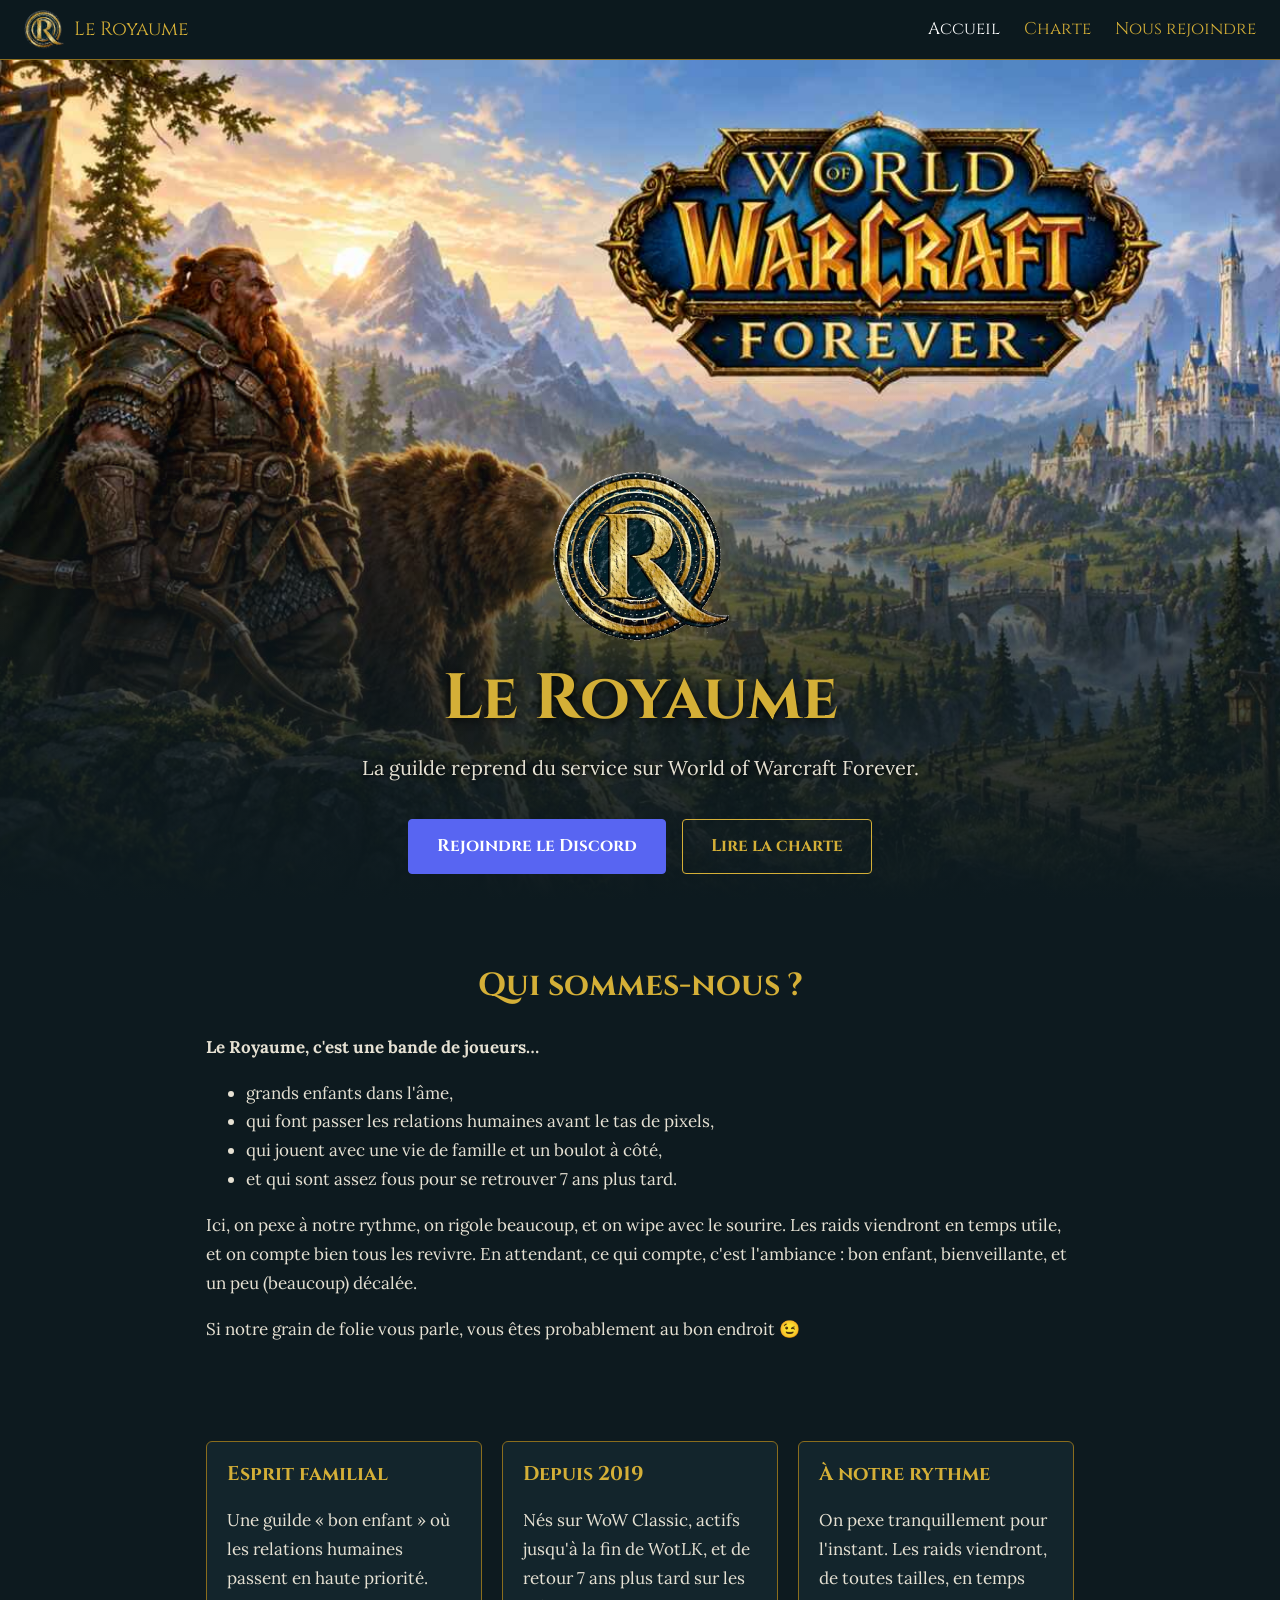
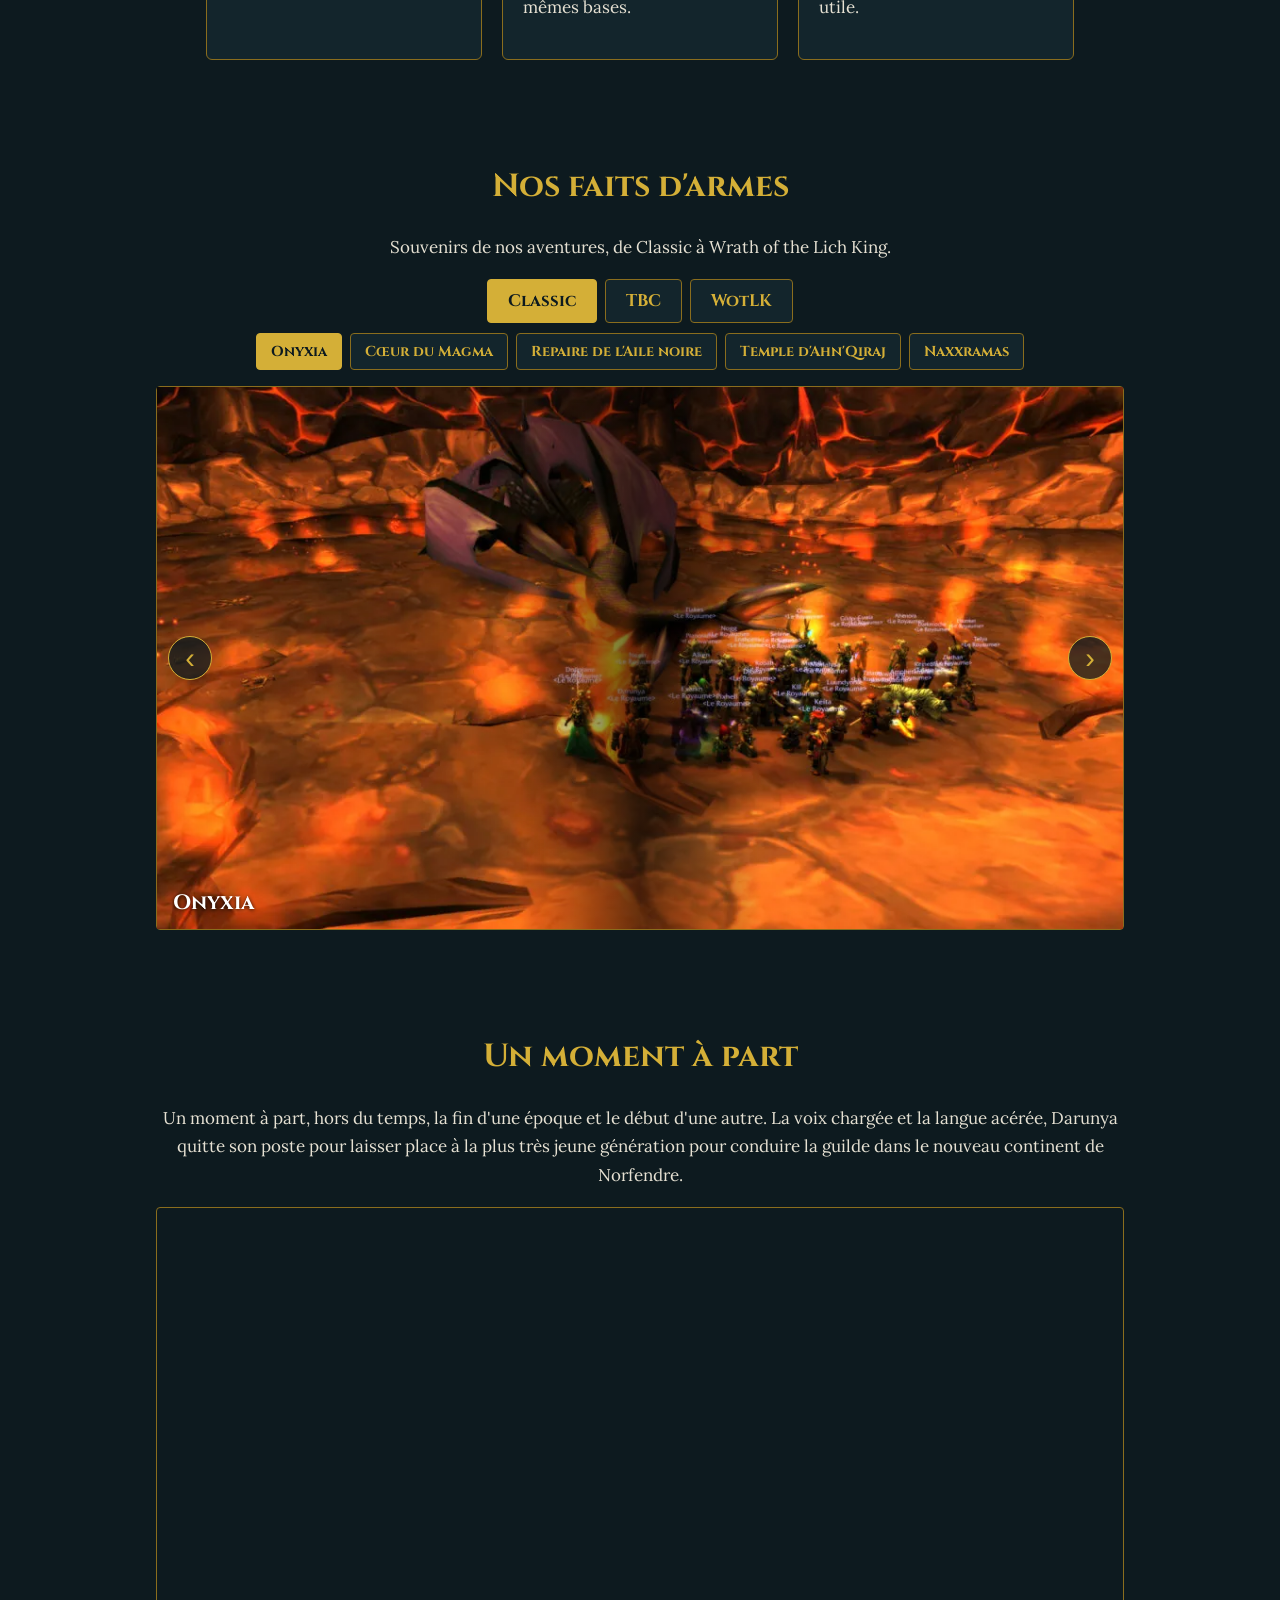
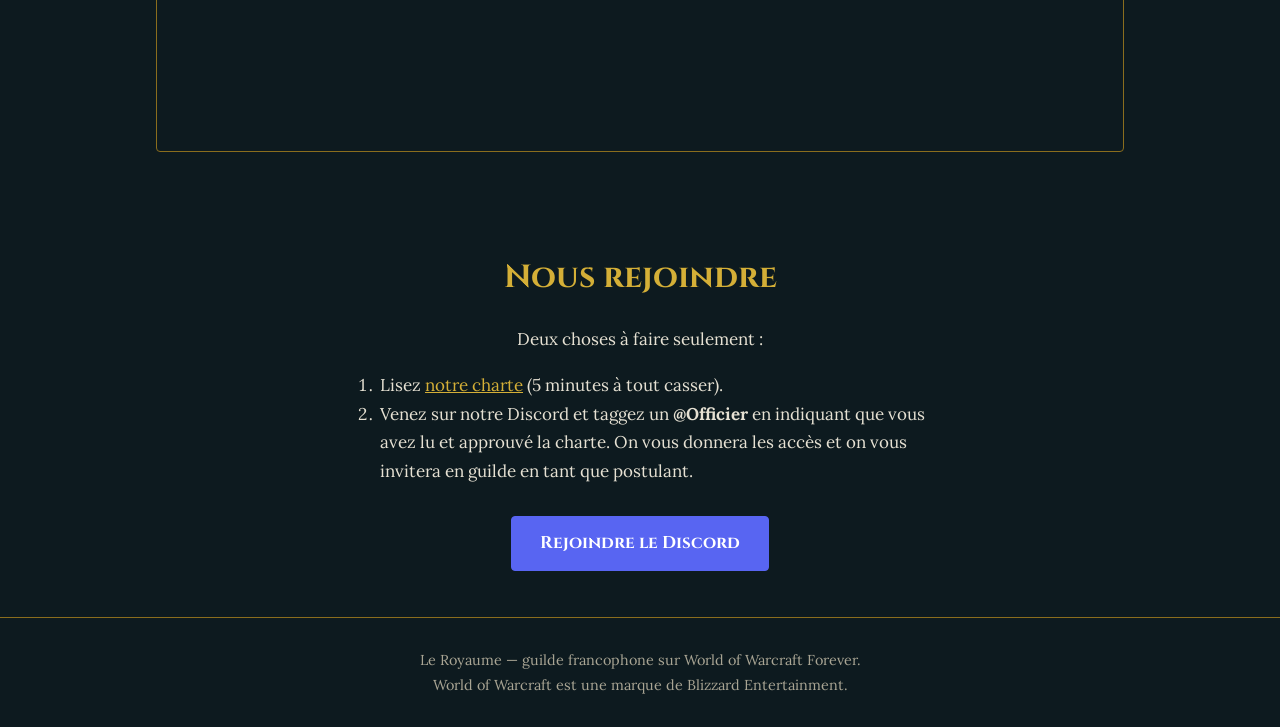
==== commit a6923baa: "Faits d'armes : apparition en fondu des noms de raids au changement d'extension Co-Authored-By: Clau" ====
--- a/index.html
+++ b/index.html
@@ -192,7 +192,11 @@
       };
       figs.forEach((f, i) => {
         if (!extTabs[f.dataset.ext]) extTabs[f.dataset.ext] = tab(f.dataset.ext, '.exts', i);
-        if (!raidTabs[key(f)]) raidTabs[key(f)] = tab(f.dataset.raid, '.raids:not(.exts)', i);
+        if (!raidTabs[key(f)]) {
+          raidTabs[key(f)] = tab(f.dataset.raid, '.raids:not(.exts)', i);
+          // rang du raid dans son extension, pour décaler l'apparition en fondu (style.css)
+          raidTabs[key(f)].style.setProperty('--i', Object.keys(raidTabs).filter(k => k.startsWith(f.dataset.ext + '|')).length - 1);
+        }
       });
 
       // moitié gauche ou droite d'une image ; la légende va sur la moitié gauche
--- a/style.css
+++ b/style.css
@@ -134,6 +134,10 @@
 .raids button[aria-selected="true"] { background: var(--gold); color: var(--bg); border-color: var(--gold); }
 .raids.exts { margin-bottom: 10px; }
 .raids.exts button { font-size: 1.05rem; padding: 10px 20px; }
+/* changement d'extension : les noms de raids réapparaissent (hidden → visible) en fondu décalé */
+.raids:not(.exts) button { animation: raid-in .45s ease both; animation-delay: calc(var(--i, 0) * 70ms); }
+@keyframes raid-in { from { opacity: 0; transform: translateY(6px); } }
+@media (prefers-reduced-motion: reduce) { .raids:not(.exts) button { animation: none; } }
 
 .moment { max-width: 1000px; text-align: center; }
 
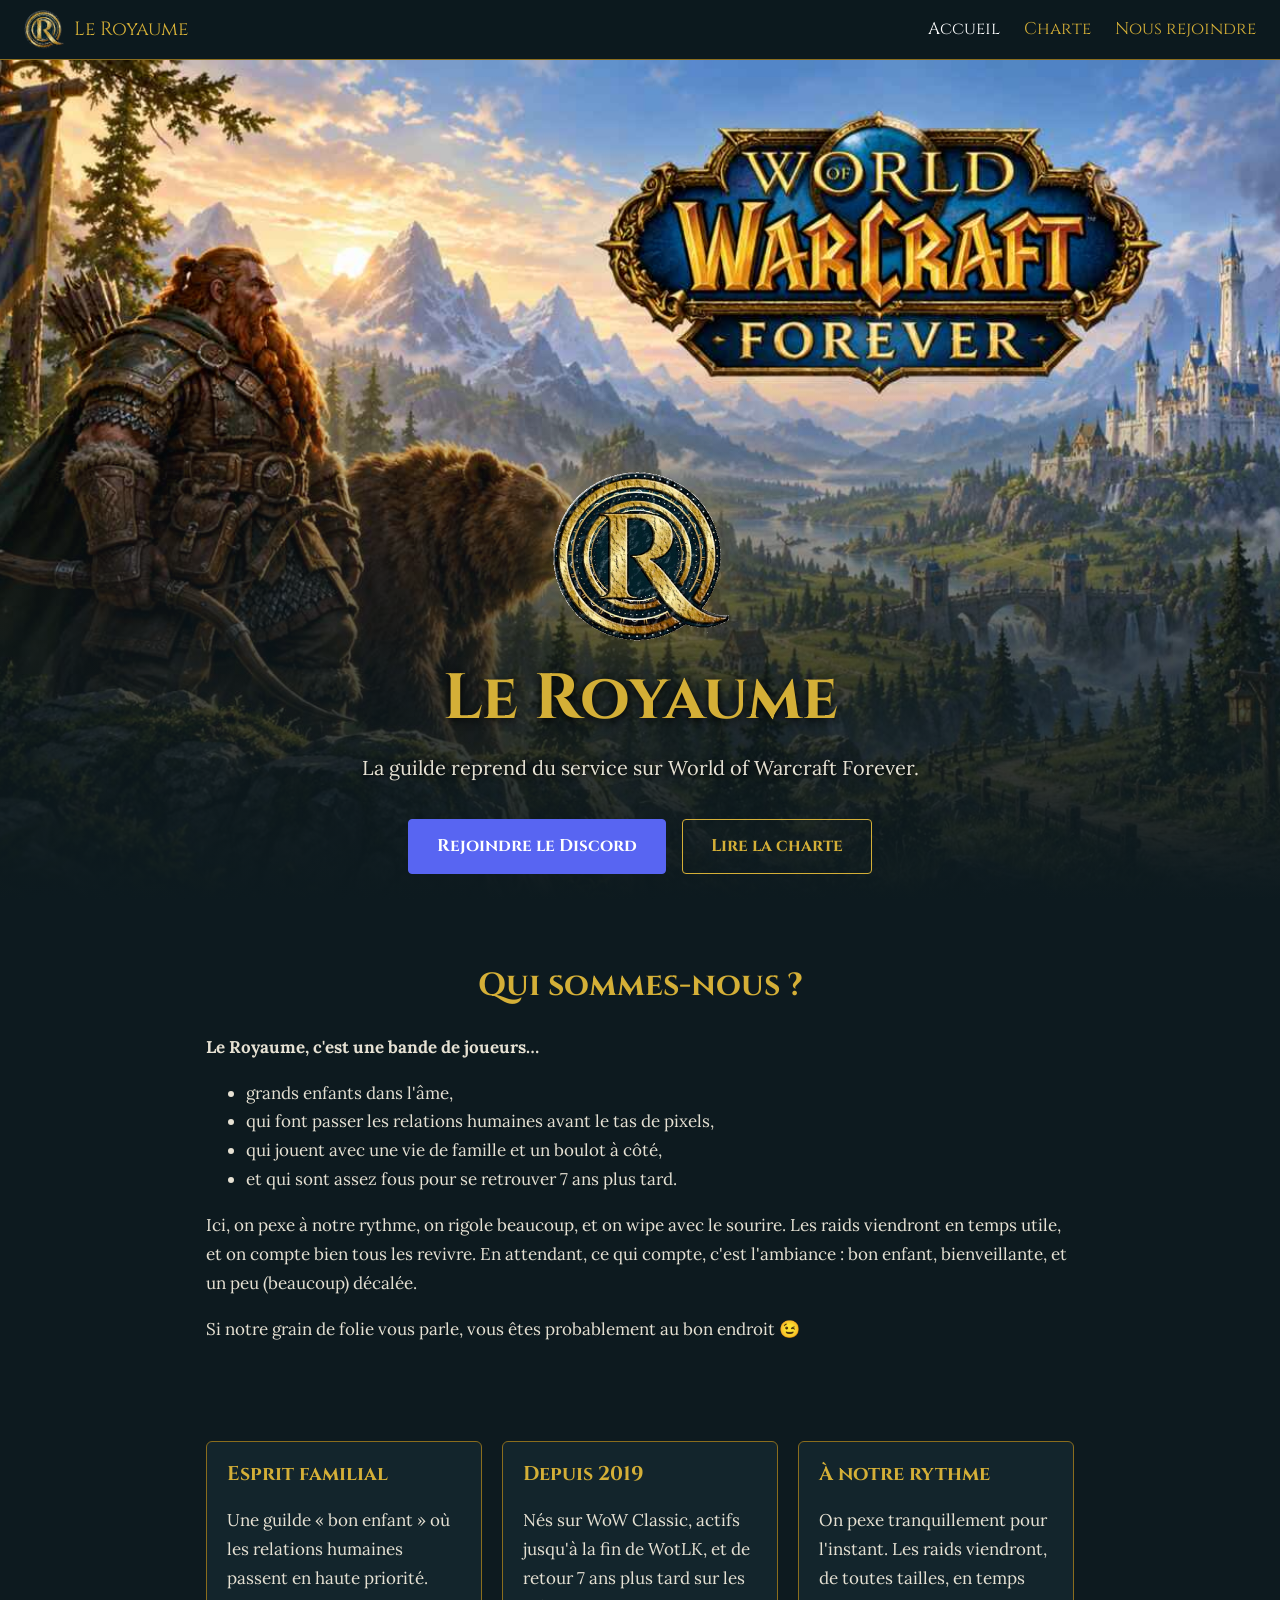
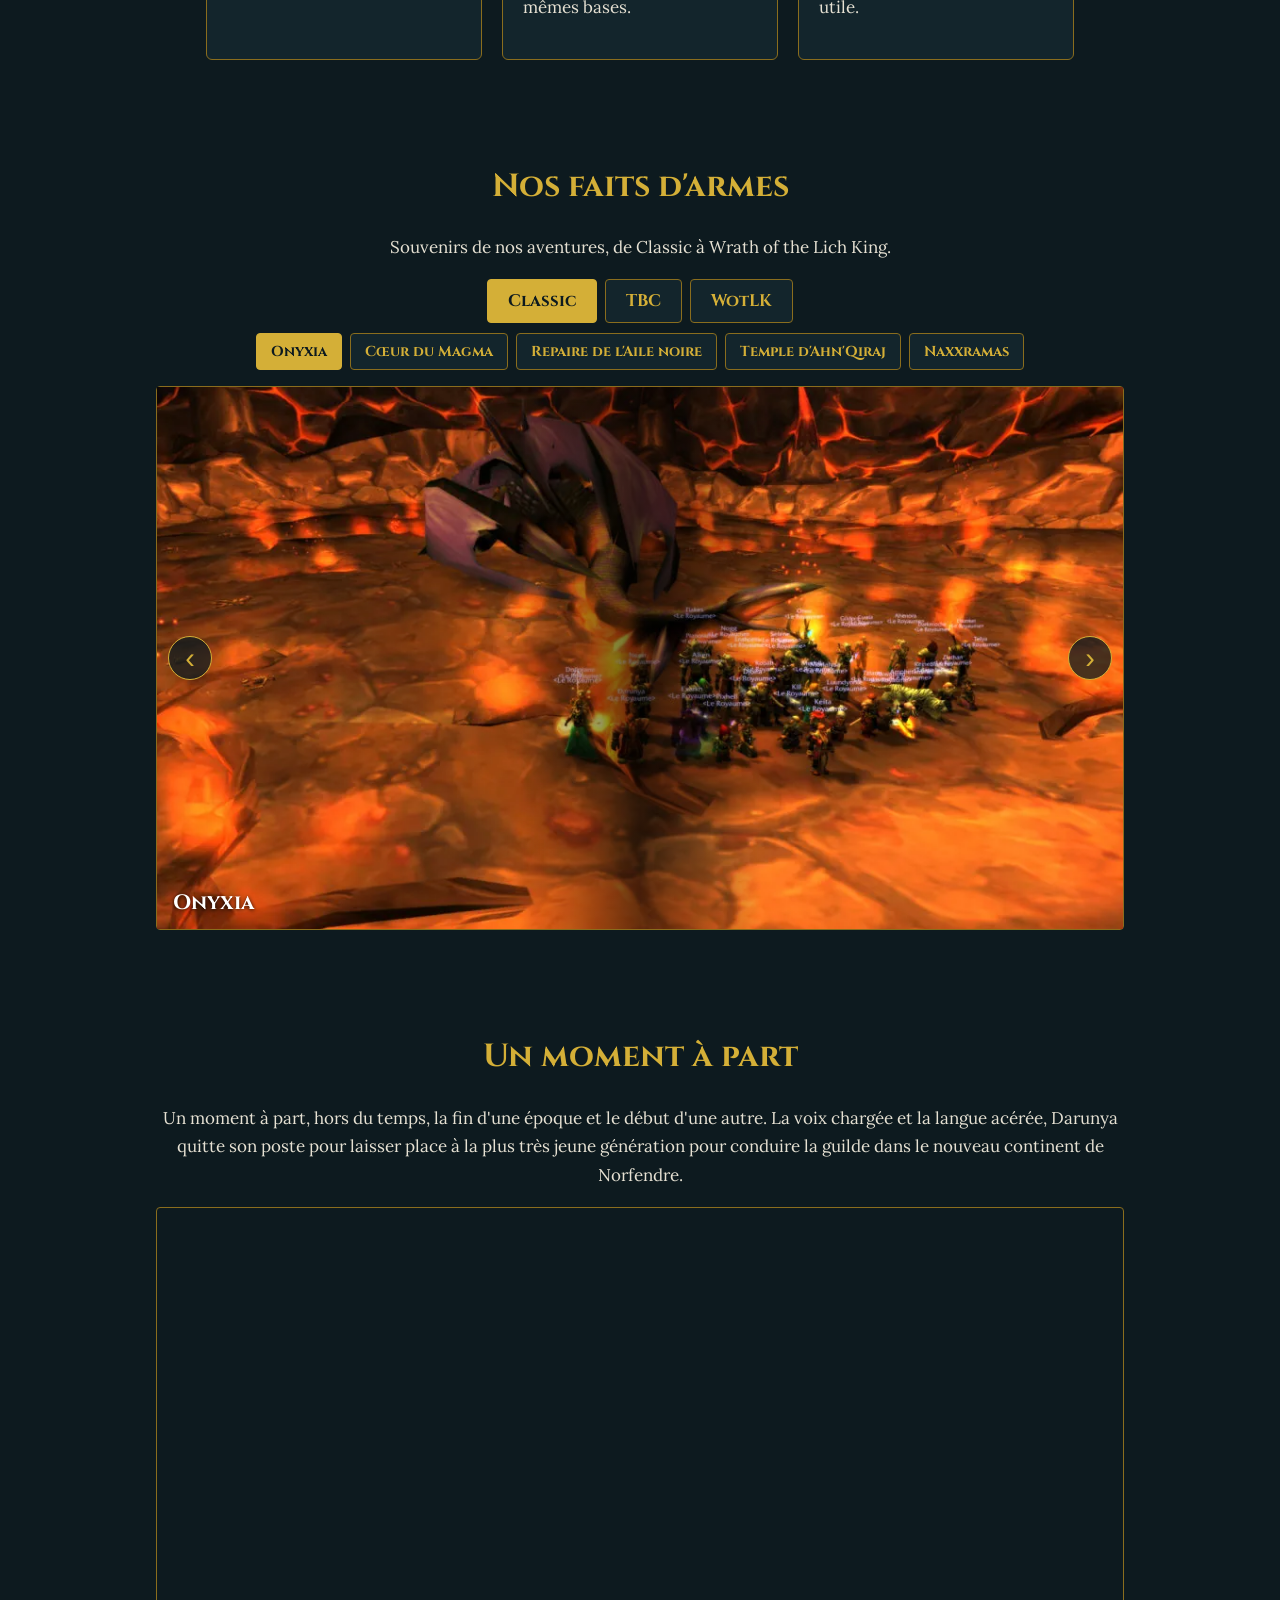
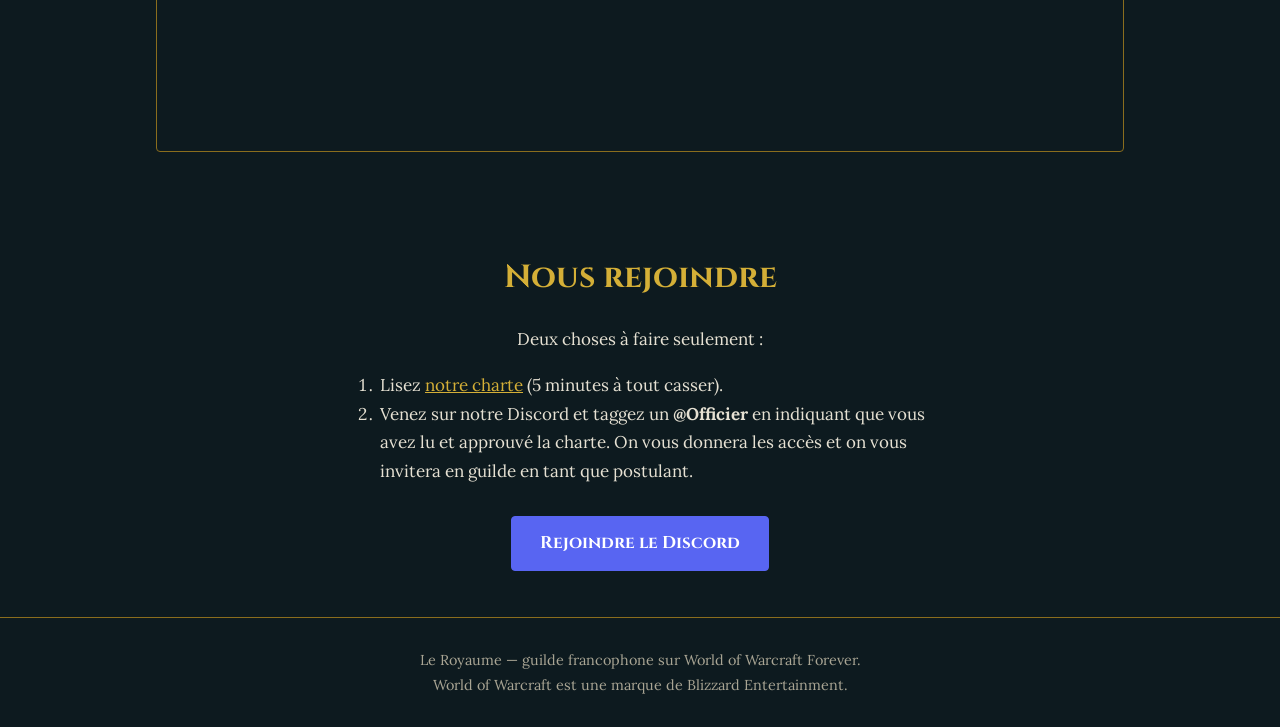
==== commit 412cc67f: "Faits d'armes : fondu de sortie des noms de raids au changement d'extension Co-Authored-By: Claude O" ====
--- a/index.html
+++ b/index.html
@@ -253,6 +253,7 @@
         const f = figs[cur];
         for (const e in extTabs) extTabs[e].setAttribute('aria-selected', e === f.dataset.ext);
         for (const k in raidTabs) {
+          raidTabs[k].classList.remove('out');
           raidTabs[k].setAttribute('aria-selected', k === key(f));
           raidTabs[k].hidden = !k.startsWith(f.dataset.ext + '|');
         }
@@ -266,6 +267,8 @@
         if (busy || to === cur) return;
         busy = true;
         const a = figs[cur], b = figs[to];
+        // changement d'extension : les raids actuels s'effacent pendant que la page tourne
+        if (a.dataset.ext !== b.dataset.ext) for (const k in raidTabs) raidTabs[k].classList.add('out');
         player.classList.remove('on');
         if (b.dataset.video) loadVideo(b.dataset.video); else stopVideo();
         const leaf = document.createElement('div');
--- a/style.css
+++ b/style.css
@@ -137,7 +137,9 @@
 /* changement d'extension : les noms de raids réapparaissent (hidden → visible) en fondu décalé */
 .raids:not(.exts) button { animation: raid-in .45s ease both; animation-delay: calc(var(--i, 0) * 70ms); }
 @keyframes raid-in { from { opacity: 0; transform: translateY(6px); } }
-@media (prefers-reduced-motion: reduce) { .raids:not(.exts) button { animation: none; } }
+/* … et s'effacent pendant que la page tourne (doit rester < durée de leaf-turn) */
+.raids:not(.exts) button.out { animation: none; opacity: 0; transform: translateY(-6px); transition: opacity .3s ease, transform .3s ease; }
+@media (prefers-reduced-motion: reduce) { .raids:not(.exts) button, .raids:not(.exts) button.out { animation: none; transition: none; } }
 
 .moment { max-width: 1000px; text-align: center; }
 
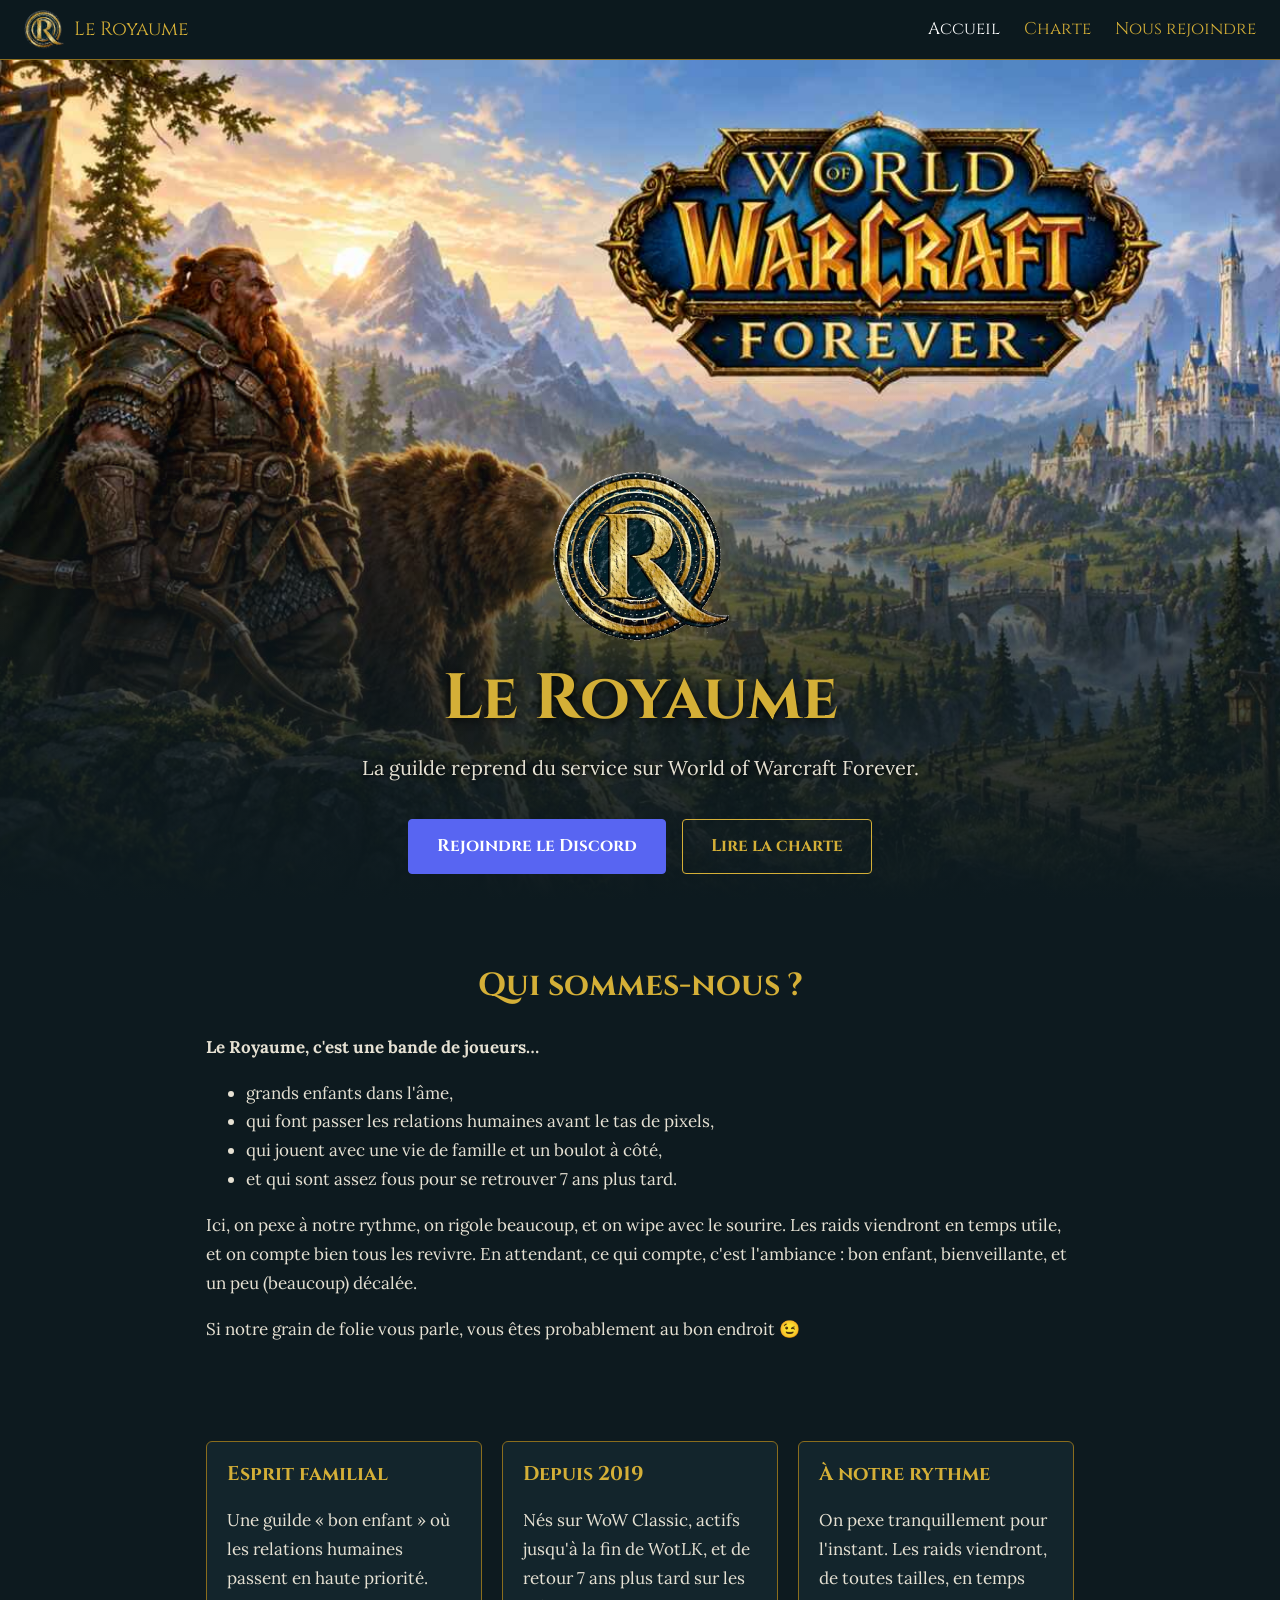
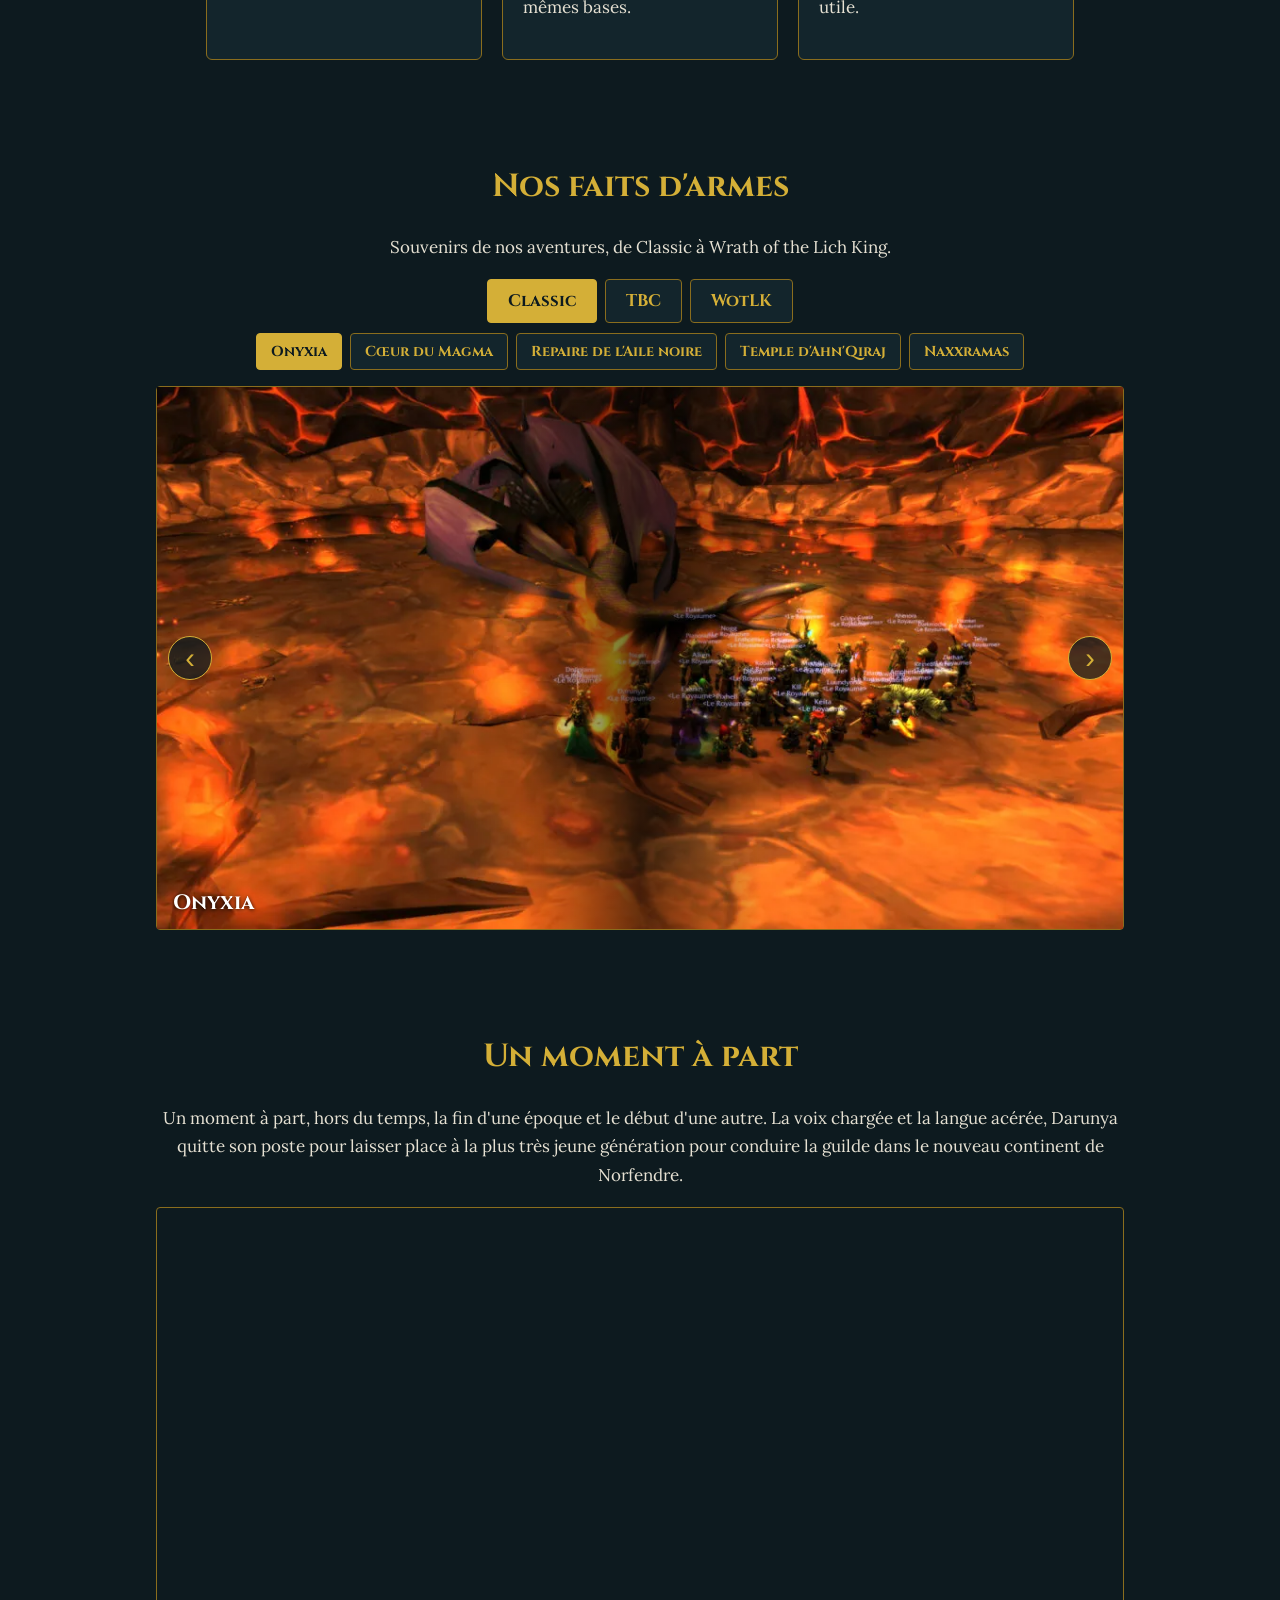
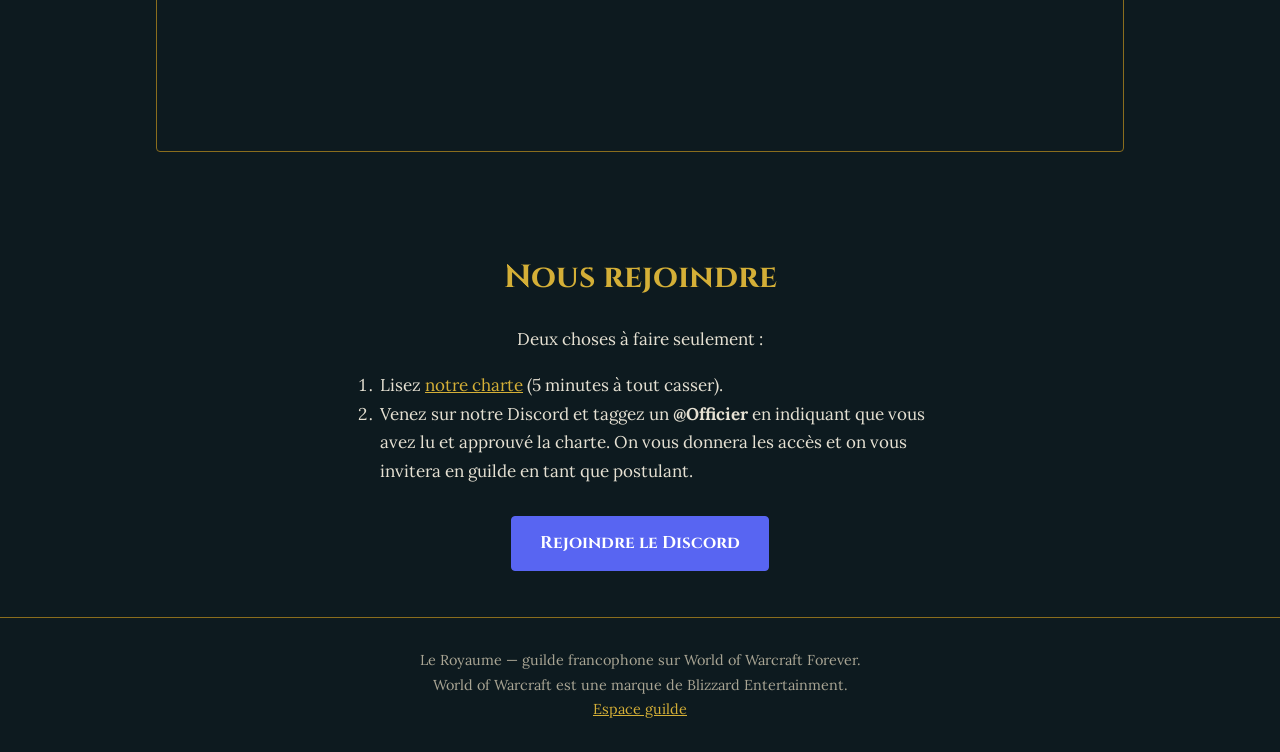
==== commit dcc5077d: "Espace guilde : trois interfaces (membre à l'arrivée, officier pour l'appel et les loots, statistiqu" ====
--- a/index.html
+++ b/index.html
@@ -313,6 +313,6 @@
     <a class="btn discord" href="https://discord.gg/4EQVVj8aSc">Rejoindre le Discord</a>
   </section>
 
-  <footer>Le Royaume — guilde francophone sur World of Warcraft Forever.<br>World of Warcraft est une marque de Blizzard Entertainment.</footer>
+  <footer>Le Royaume — guilde francophone sur World of Warcraft Forever.<br>World of Warcraft est une marque de Blizzard Entertainment.<br><a href="espace.html">Espace guilde</a></footer>
 </body>
 </html>
--- a/style.css
+++ b/style.css
@@ -138,10 +138,99 @@
 .raids:not(.exts) button { animation: raid-in .45s ease both; animation-delay: calc(var(--i, 0) * 70ms); }
 @keyframes raid-in { from { opacity: 0; transform: translateY(6px); } }
 /* … et s'effacent pendant que la page tourne (doit rester < durée de leaf-turn) */
-.raids:not(.exts) button.out { animation: none; opacity: 0; transform: translateY(-6px); transition: opacity .3s ease, transform .3s ease; }
-@media (prefers-reduced-motion: reduce) { .raids:not(.exts) button, .raids:not(.exts) button.out { animation: none; transition: none; } }
+.raids:not(.exts) button.out { animation: raid-out .3s ease forwards; }
+@keyframes raid-out { to { opacity: 0; transform: translateY(-6px); } }
+@media (prefers-reduced-motion: reduce) { .raids:not(.exts) button, .raids:not(.exts) button.out { animation: none; } }
 
 .moment { max-width: 1000px; text-align: center; }
 
 .espace { text-align: center; }
 button.btn { background: transparent; color: var(--gold); font-size: 1rem; cursor: pointer; }
+
+/* espace guilde : calendrier mensuel */
+.espace { max-width: 1100px; }
+.cal-tete { display: flex; align-items: center; justify-content: center; gap: 16px; }
+.cal-tete h2 { margin: 12px 0; min-width: 9em; text-transform: capitalize; }
+.nav-mois { width: 40px; height: 40px; font-size: 1.6rem; line-height: 1; background: var(--panel); color: var(--gold); border: 1px solid var(--gold-dark); border-radius: 50%; cursor: pointer; }
+.nav-mois:hover { border-color: var(--gold); }
+.cal { display: grid; grid-template-columns: repeat(7, minmax(0, 1fr)); gap: 4px; text-align: left; }
+.jsem { font: 700 .8rem "Cinzel", serif; color: var(--gold); text-align: center; padding: 4px 0; }
+.jour { min-height: 96px; padding: 4px; background: var(--panel); border: 1px solid rgba(138, 109, 29, .35); border-radius: 4px; display: flex; flex-direction: column; gap: 3px; min-width: 0; }
+.jour.autre { opacity: .4; }
+.jour.auj { border-color: var(--gold); box-shadow: inset 0 0 0 1px var(--gold); }
+.jour .num { font-size: .85rem; color: var(--muted); }
+.jour.auj .num { color: var(--gold); font-weight: 700; }
+.ev { display: block; width: 100%; padding: 3px 6px; font: .8rem/1.3 "Lora", serif; text-align: left; color: var(--bg); background: var(--gold); border: 0; border-radius: 3px;
+  white-space: nowrap; overflow: hidden; text-overflow: ellipsis; cursor: pointer; }
+.ev:hover { filter: brightness(1.15); }
+.ev time { font-weight: 700; }
+@media (max-width: 640px) {
+  .jour { min-height: 64px; padding: 2px; }
+  .ev { padding: 2px 3px; font-size: .7rem; }
+  .ev span, .ev small { display: none; } /* sur téléphone : l'heure seule, le détail est dans le zoom */
+}
+
+/* zoom sur une sortie */
+.zoom { width: min(720px, calc(100% - 32px)); max-height: calc(100% - 32px); padding: 0; color: var(--text); background: var(--bg); border: 1px solid var(--gold); border-radius: 6px; }
+.zoom::backdrop { background: rgba(0, 0, 0, .7); }
+/* ouverture : la fenêtre grandit depuis 92 % en apparaissant ; fermeture : l'inverse.
+   allow-discrete garde la fenêtre affichée le temps de l'animation de sortie (CSS seul, sans JS) */
+.zoom, .zoom::backdrop { transition: opacity .25s ease, transform .25s ease, overlay .25s allow-discrete, display .25s allow-discrete; }
+.zoom:not([open]) { opacity: 0; transform: scale(.92); }
+.zoom:not([open])::backdrop { opacity: 0; }
+@starting-style {
+  .zoom[open] { opacity: 0; transform: scale(.92); }
+  .zoom[open]::backdrop { opacity: 0; }
+}
+@media (prefers-reduced-motion: reduce) { .zoom, .zoom::backdrop { transition: none; } }
+.zoom-in { position: relative; padding: 16px 20px 20px; }
+.zoom h2 { margin: 4px 40px 0; }
+.fermer { position: absolute; top: 8px; right: 8px; width: 36px; height: 36px; font-size: 1.5rem; line-height: 1; color: var(--gold); background: none; border: 1px solid var(--gold-dark); border-radius: 50%; cursor: pointer; }
+.inscrits { list-style: none; padding: 0; text-align: left; }
+.inscrits span, .vide, .ligne legend span { color: var(--muted); }
+.appel { text-align: left; }
+.ligne { margin: 0 0 8px; padding: 6px 12px 8px; background: var(--panel); border: 1px solid var(--gold-dark); border-radius: 4px; }
+.ligne label { display: inline-block; margin: 4px 14px 4px 0; white-space: nowrap; }
+.ligne .min input { width: 4.5em; }
+.ligne:not(:has(input[value=retard]:checked)) .min { display: none; }
+.espace input[type=text], .espace input[type=number], .espace input[type=date] { padding: 6px 8px; font: inherit; background: var(--bg); color: var(--text); border: 1px solid var(--gold-dark); border-radius: 4px; }
+.retirer { margin-left: 8px; width: 24px; height: 24px; padding: 0; font-size: 1rem; line-height: 1; color: var(--muted); background: none; border: 1px solid var(--gold-dark); border-radius: 50%; cursor: pointer; vertical-align: middle; }
+.retirer:hover { color: #e06c5a; border-color: #e06c5a; }
+
+/* statistiques d'appel */
+.stats { overflow-x: auto; margin-bottom: 12px; }
+/* stats et historique ; dans une sortie, seulement sur l'onglet Loots (règle plus bas) */
+.zoom:has(.stats):not(:has(.onglets)) { width: min(1060px, calc(100% - 32px)); }
+.stats table { width: 100%; border-collapse: collapse; font-size: .9rem; }
+.stats th, .stats td { padding: 6px 8px; border-bottom: 1px solid rgba(138, 109, 29, .35); text-align: right; white-space: nowrap; }
+.stats th:first-child, .stats td:first-child { text-align: left; }
+.stats th { white-space: normal; vertical-align: bottom; }
+.stats th button { font: 700 .8rem "Cinzel", serif; color: var(--gold); background: none; border: 0; padding: 0; cursor: pointer; }
+.espace input[type=date] { color-scheme: dark; }
+.espace select { padding: 6px 8px; font: inherit; background: var(--bg); color: var(--text); border: 1px solid var(--gold-dark); border-radius: 4px; }
+
+/* lot 2 : onglets du zoom, composition, absences */
+.onglets { display: flex; justify-content: center; gap: 8px; margin: 12px 0; }
+.onglets button { padding: 6px 16px; font: 700 .85rem "Cinzel", serif; color: var(--gold); background: none; border: 1px solid var(--gold-dark); border-radius: 4px; cursor: pointer; }
+.onglets button[aria-selected="true"] { background: var(--gold); color: var(--bg); border-color: var(--gold); }
+.compo { text-align: left; }
+.compo section { padding: 0; }
+.compo ul { margin: 0; }
+.zoom p.vide:empty { display: none; }
+.compo h3 { margin: 14px 0 4px; color: var(--gold); font-size: 1rem; }
+.compo li { padding: 3px 0; }
+.compo em { color: var(--muted); }
+.compo .statut { margin-left: 8px; padding: 2px 4px; font-size: .85rem; }
+.absences { margin-top: 32px; padding: 0; text-align: left; }
+.absences h2 { font-size: 1.5rem; text-align: center; }
+.declarer label { white-space: nowrap; }
+.compo .cible { width: 3.5em; padding: 1px 4px; font-size: .9rem; }
+
+/* lot 3 : outils, loots, personnages */
+.outils { display: flex; flex-wrap: wrap; justify-content: center; gap: 12px; }
+.loots { text-align: left; }
+.loots h3 { margin: 16px 0 6px; color: var(--gold); font-size: 1rem; }
+.loots .saisie { display: flex; flex-wrap: wrap; gap: 8px; }
+.lien { margin-left: 8px; padding: 0; font: inherit; font-size: .85rem; color: var(--gold); background: none; border: 0; text-decoration: underline; cursor: pointer; }
+.espace input[type=search] { width: min(100%, 360px); padding: 6px 8px; font: inherit; background: var(--bg); color: var(--text); border: 1px solid var(--gold-dark); border-radius: 4px; }
+.zoom:has(.loots:not([hidden])) { width: min(1060px, calc(100% - 32px)); }
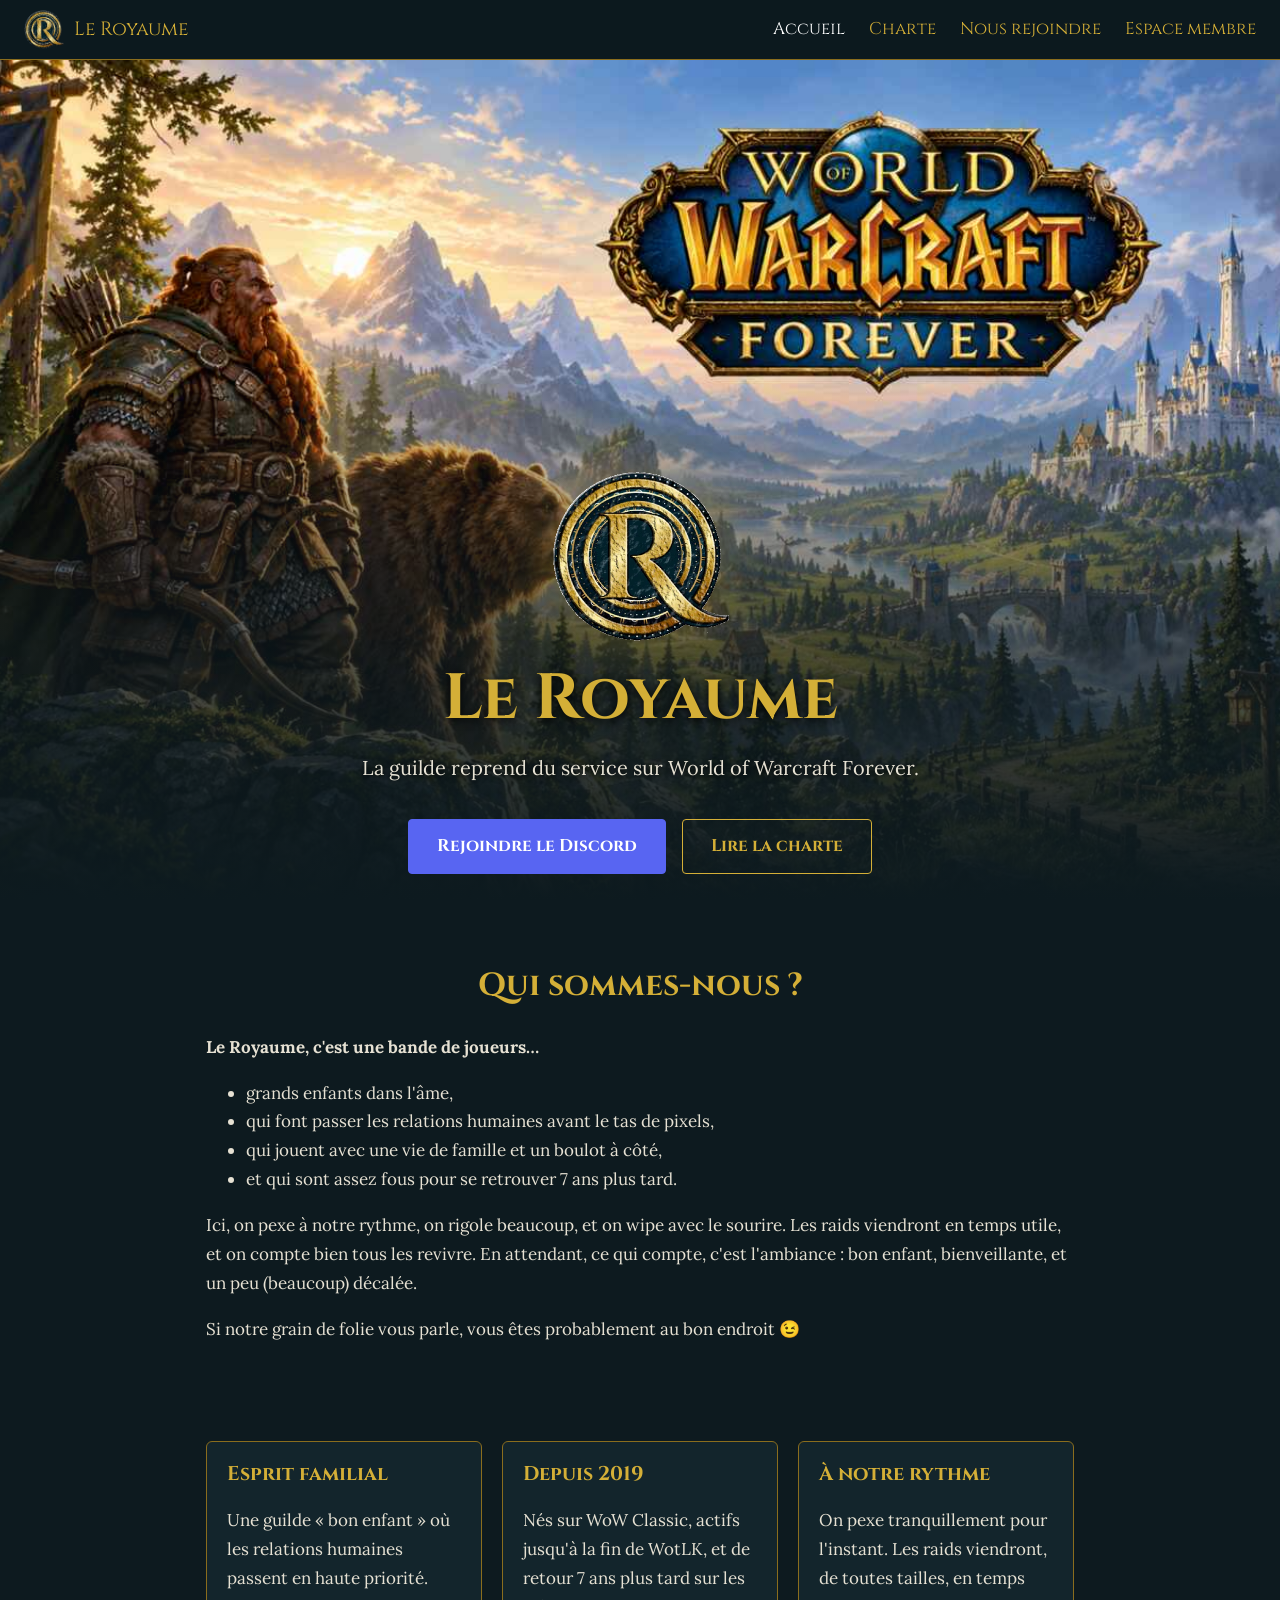
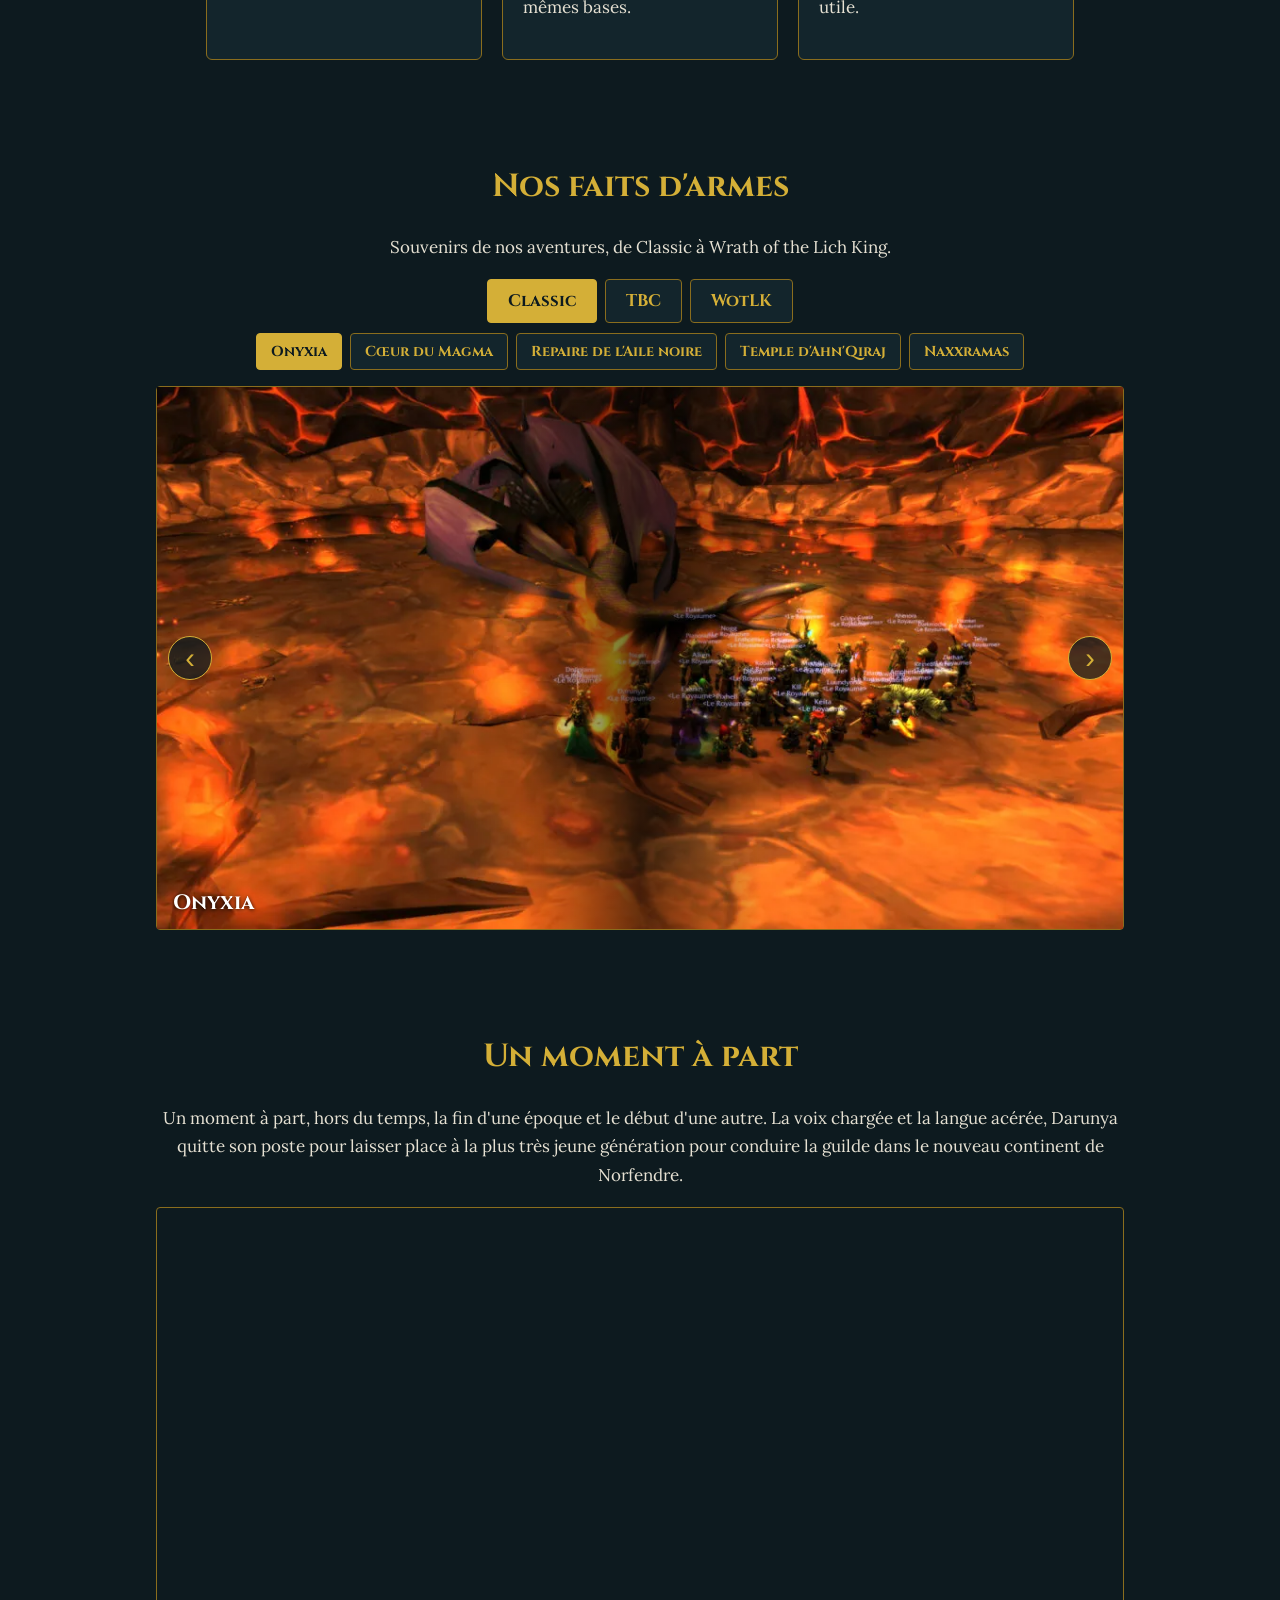
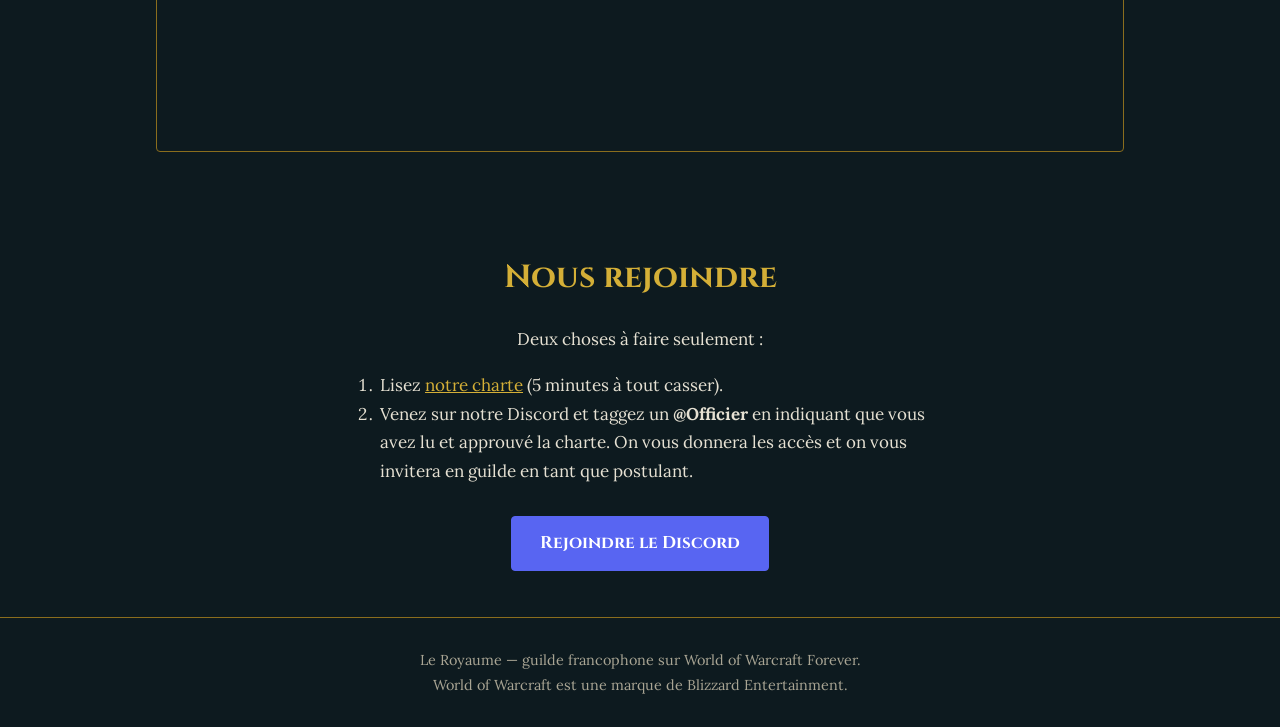
==== commit cdf5f353: "Retours de Darunya : menu « Espace membre » ; charte signable par un invité (sur le Discord sans rôl" ====
--- a/index.html
+++ b/index.html
@@ -24,6 +24,7 @@
     <a href="index.html" aria-current="page">Accueil</a>
     <a href="charte.html">Charte</a>
     <a href="#rejoindre">Nous rejoindre</a>
+    <a href="espace.html">Espace membre</a>
   </nav>
 
   <header class="hero">
@@ -313,6 +314,6 @@
     <a class="btn discord" href="https://discord.gg/4EQVVj8aSc">Rejoindre le Discord</a>
   </section>
 
-  <footer>Le Royaume — guilde francophone sur World of Warcraft Forever.<br>World of Warcraft est une marque de Blizzard Entertainment.<br><a href="espace.html">Espace guilde</a></footer>
+  <footer>Le Royaume — guilde francophone sur World of Warcraft Forever.<br>World of Warcraft est une marque de Blizzard Entertainment.</footer>
 </body>
 </html>
--- a/style.css
+++ b/style.css
@@ -234,3 +234,27 @@
 .lien { margin-left: 8px; padding: 0; font: inherit; font-size: .85rem; color: var(--gold); background: none; border: 0; text-decoration: underline; cursor: pointer; }
 .espace input[type=search] { width: min(100%, 360px); padding: 6px 8px; font: inherit; background: var(--bg); color: var(--text); border: 1px solid var(--gold-dark); border-radius: 4px; }
 .zoom:has(.loots:not([hidden])) { width: min(1060px, calc(100% - 32px)); }
+
+/* Stats joueurs : comparaison côte à côte et graphiques */
+.zoom:has(.large) { width: min(1060px, calc(100% - 32px)); }
+.compare th, .compare td { text-align: center; }
+.compare tbody th { text-align: left; font-weight: 400; color: var(--muted); }
+.compare thead th { vertical-align: top; }
+.compare .section th { padding-top: 14px; color: var(--gold); font: 700 .85rem "Cinzel", serif; text-align: left; }
+.barre { display: inline-block; width: 60px; height: 8px; background: var(--panel); border: 1px solid var(--gold-dark); border-radius: 4px; vertical-align: middle; overflow: hidden; }
+.barre span { display: block; height: 100%; background: var(--gold); }
+.repartition { display: inline-flex; width: 120px; height: 12px; border-radius: 3px; overflow: hidden; vertical-align: middle; }
+.r-presents_seuls { background: var(--gold); }
+.r-retards { background: var(--gold-dark); }
+.r-bancs { background: #5b7a86; }
+.r-absents_prevenus { background: #a9a594; }
+.r-absents { background: #c0533f; }
+.legende { font-size: .85rem; color: var(--muted); }
+.legende > span { margin-right: 12px; white-space: nowrap; }
+.legende > span span { display: inline-block; width: 10px; height: 10px; border-radius: 2px; vertical-align: middle; }
+.courbe { width: 120px; height: 36px; vertical-align: middle; }
+.courbe line { stroke: var(--gold-dark); stroke-dasharray: 2 3; stroke-width: 1; }
+.courbe polyline { fill: none; stroke: var(--gold); stroke-width: 1.5; }
+.courbe circle { fill: var(--gold); }
+.journal { margin-top: 12px; text-align: left; }
+.journal summary { cursor: pointer; color: var(--gold); }
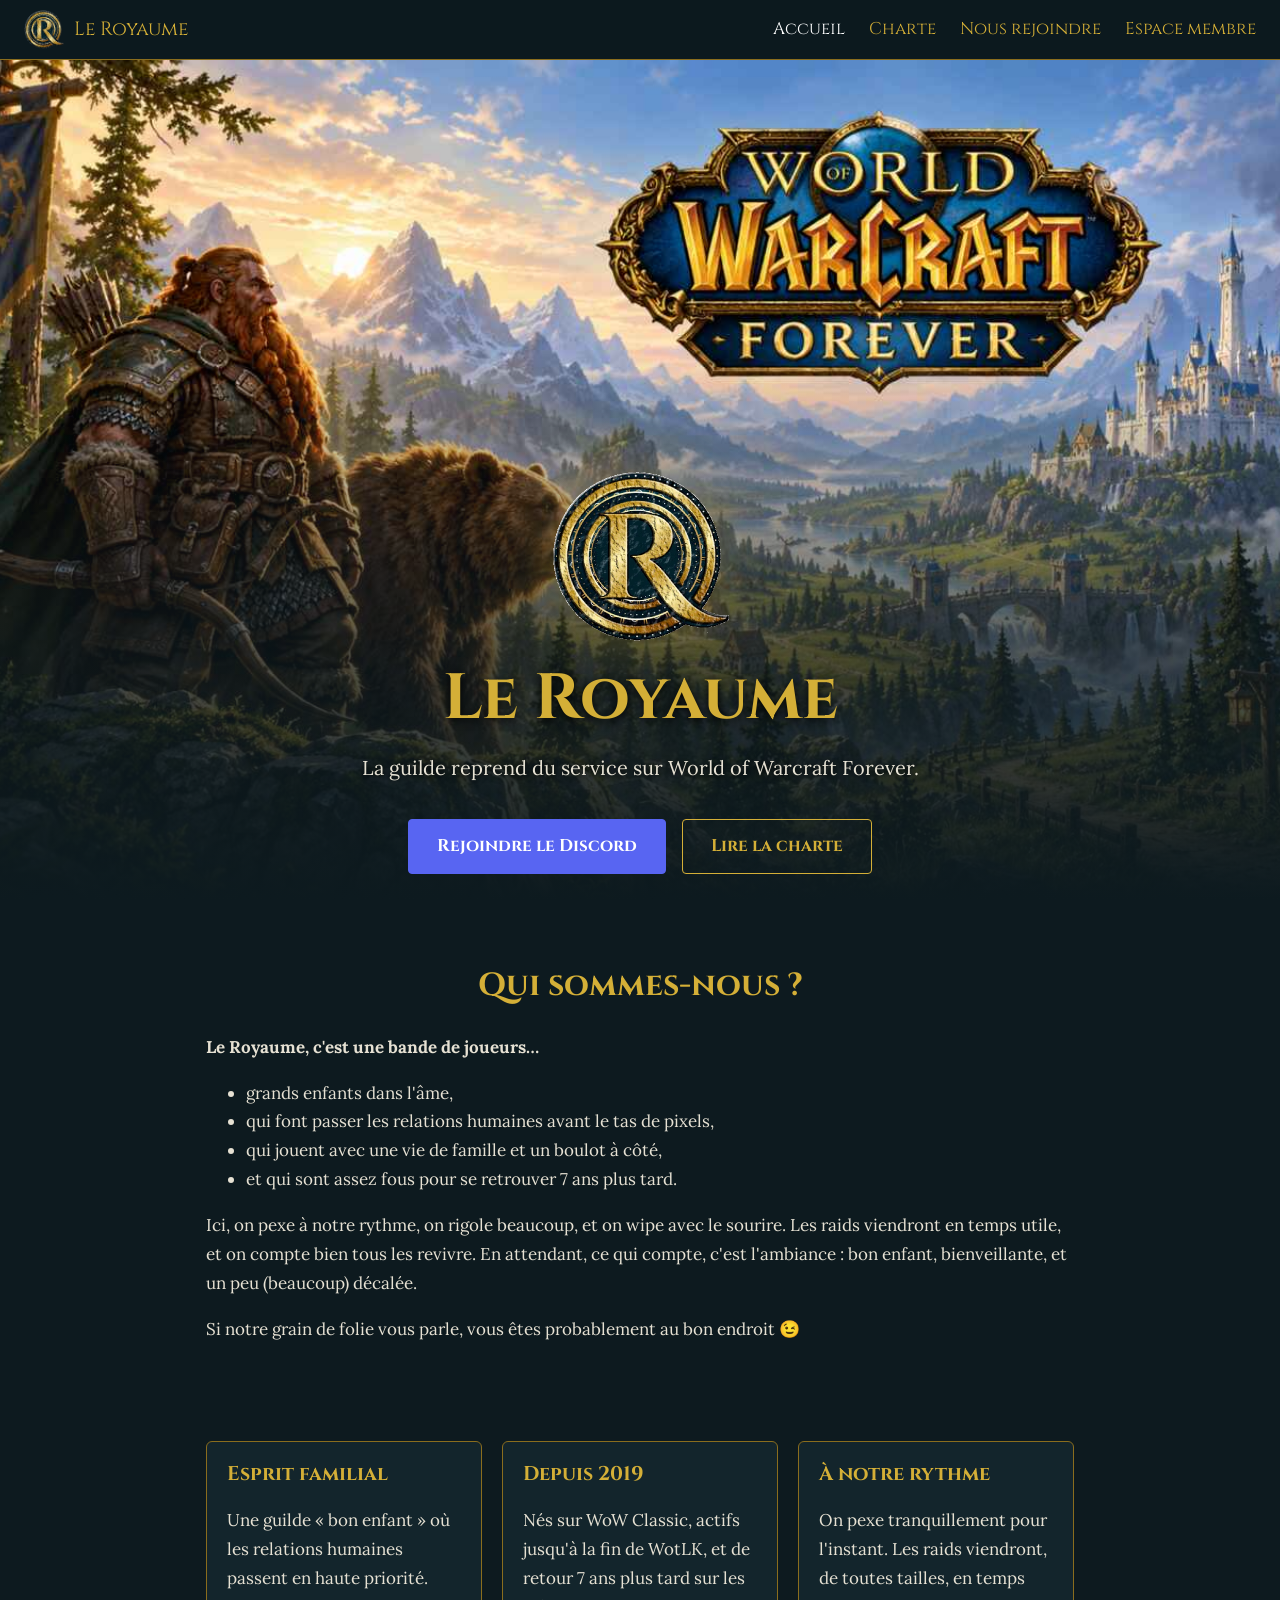
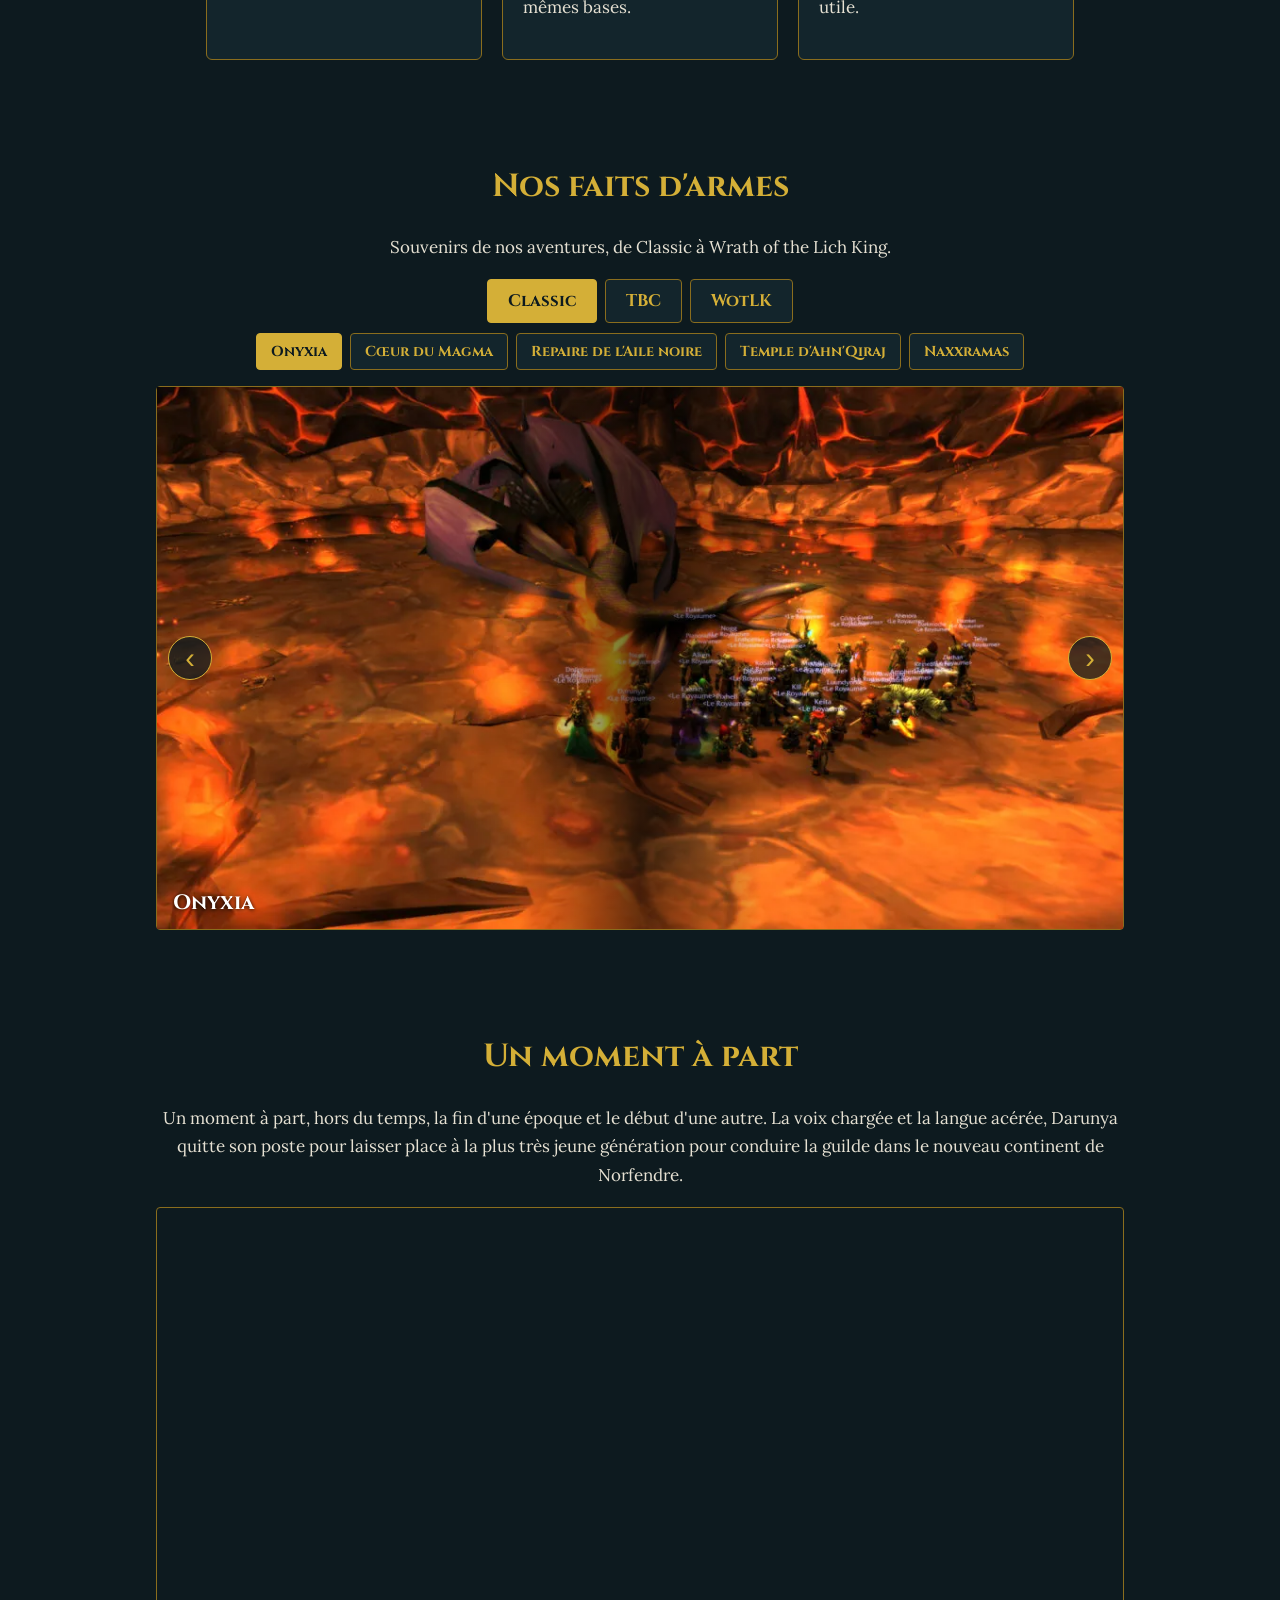
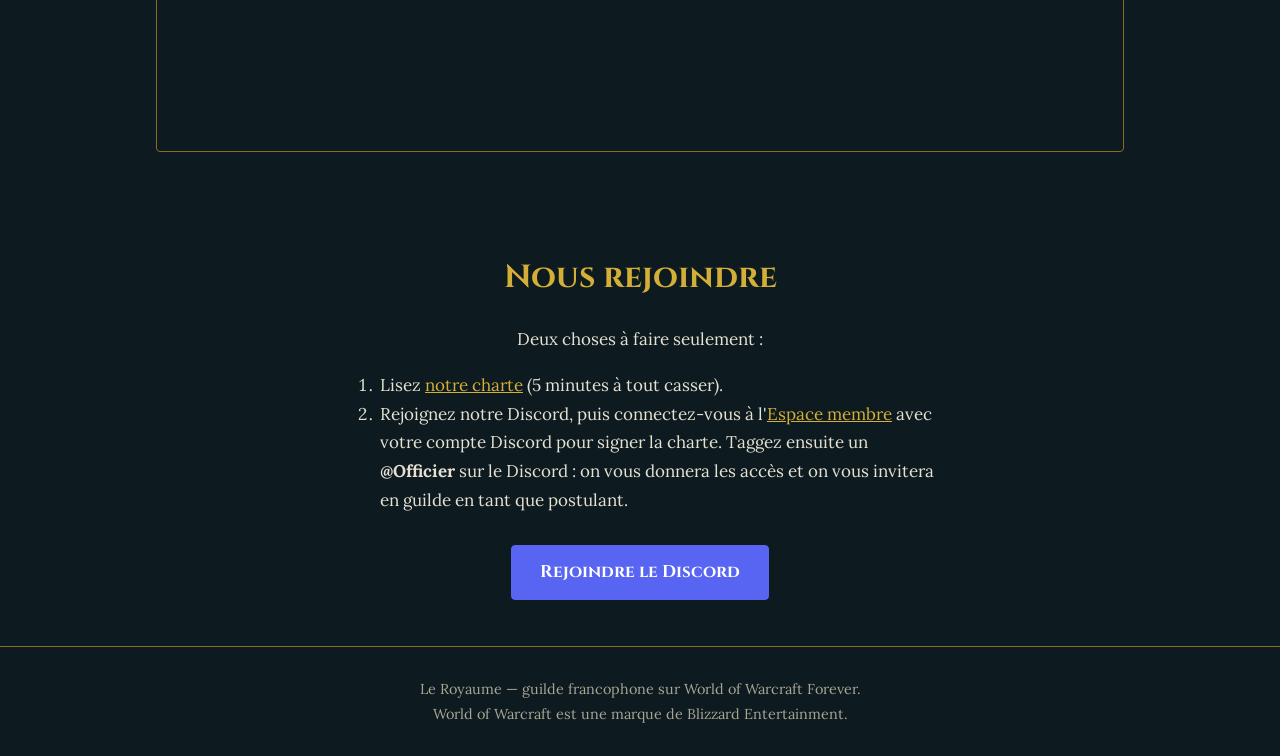
==== commit 040164db: "Nous rejoindre : rejoindre le Discord puis signer la charte dans l'Espace membre Co-Authored-By: Cla" ====
--- a/index.html
+++ b/index.html
@@ -309,7 +309,7 @@
     <p>Deux choses à faire seulement :</p>
     <ol>
       <li>Lisez <a href="charte.html">notre charte</a> (5 minutes à tout casser).</li>
-      <li>Venez sur notre Discord et taggez un <strong>@Officier</strong> en indiquant que vous avez lu et approuvé la charte. On vous donnera les accès et on vous invitera en guilde en tant que postulant.</li>
+      <li>Rejoignez notre Discord, puis connectez-vous à l'<a href="espace.html">Espace membre</a> avec votre compte Discord pour signer la charte. Taggez ensuite un <strong>@Officier</strong> sur le Discord : on vous donnera les accès et on vous invitera en guilde en tant que postulant.</li>
     </ol>
     <a class="btn discord" href="https://discord.gg/4EQVVj8aSc">Rejoindre le Discord</a>
   </section>
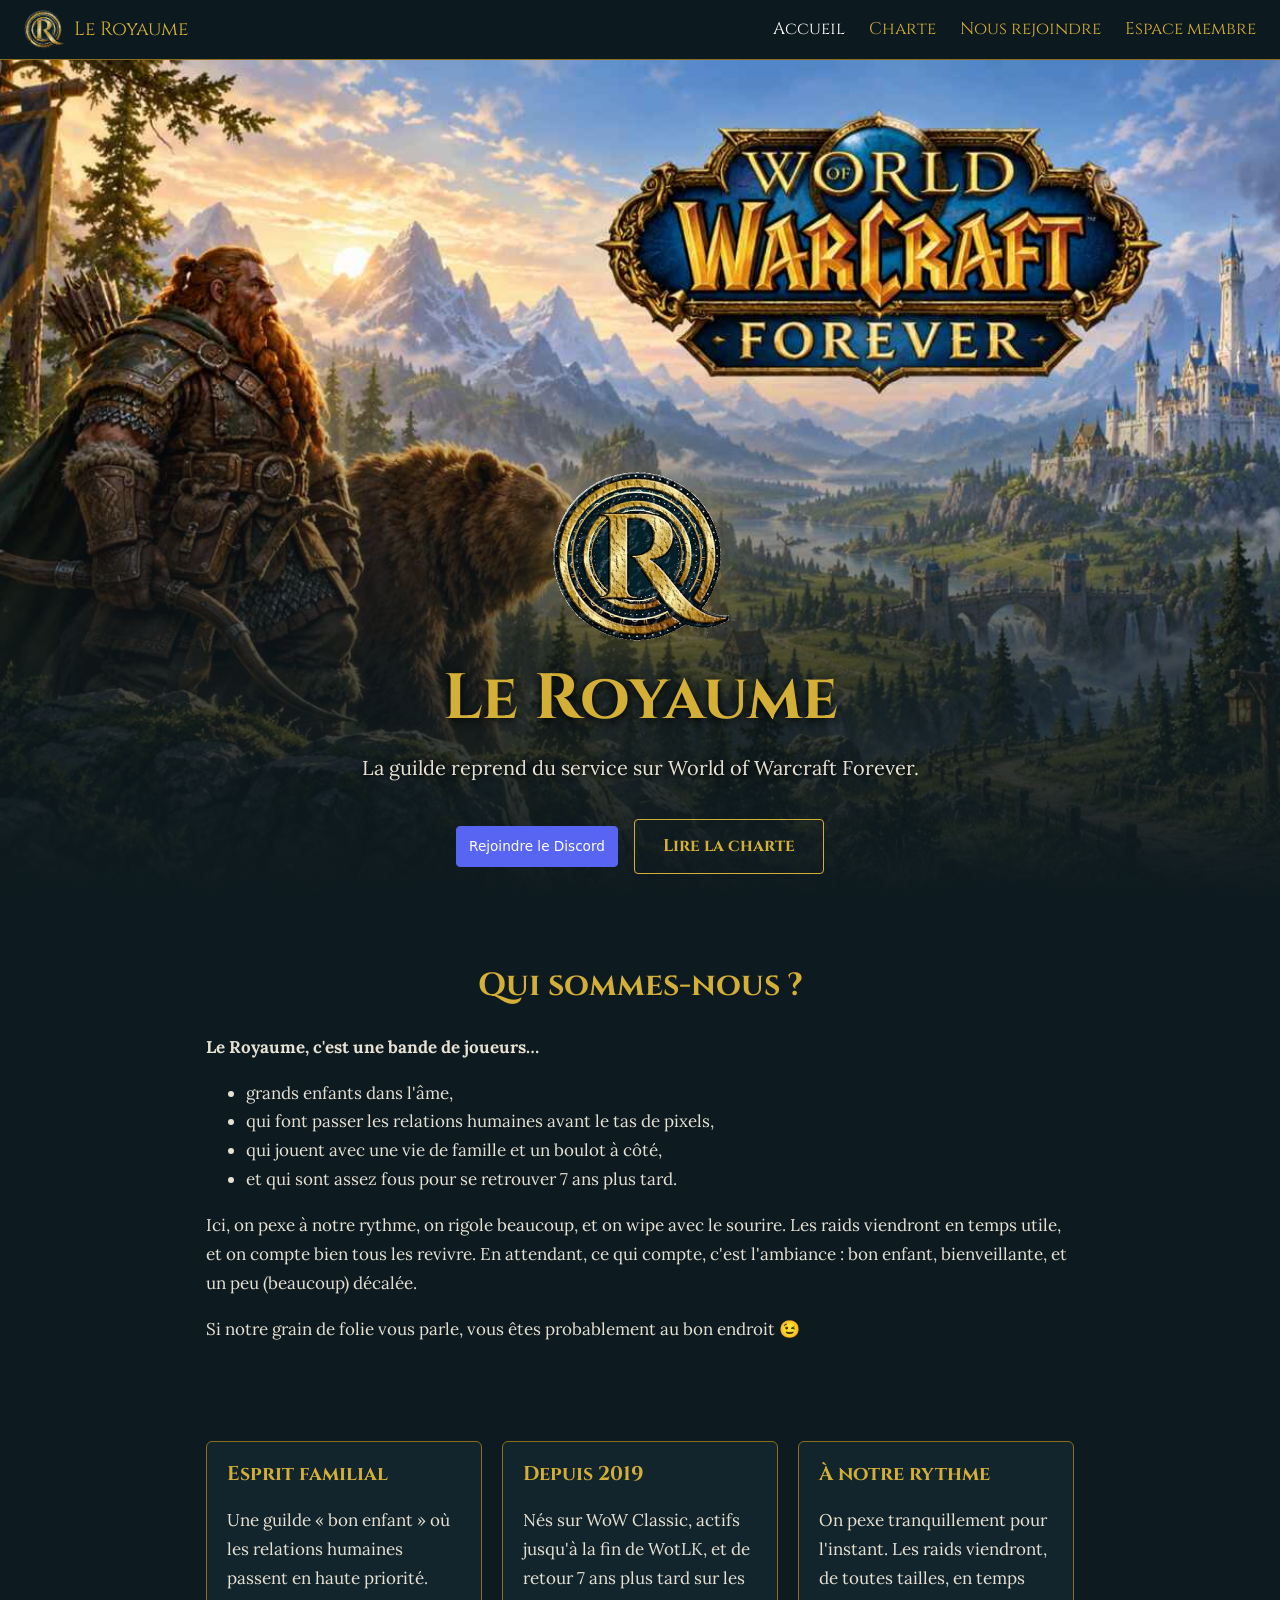
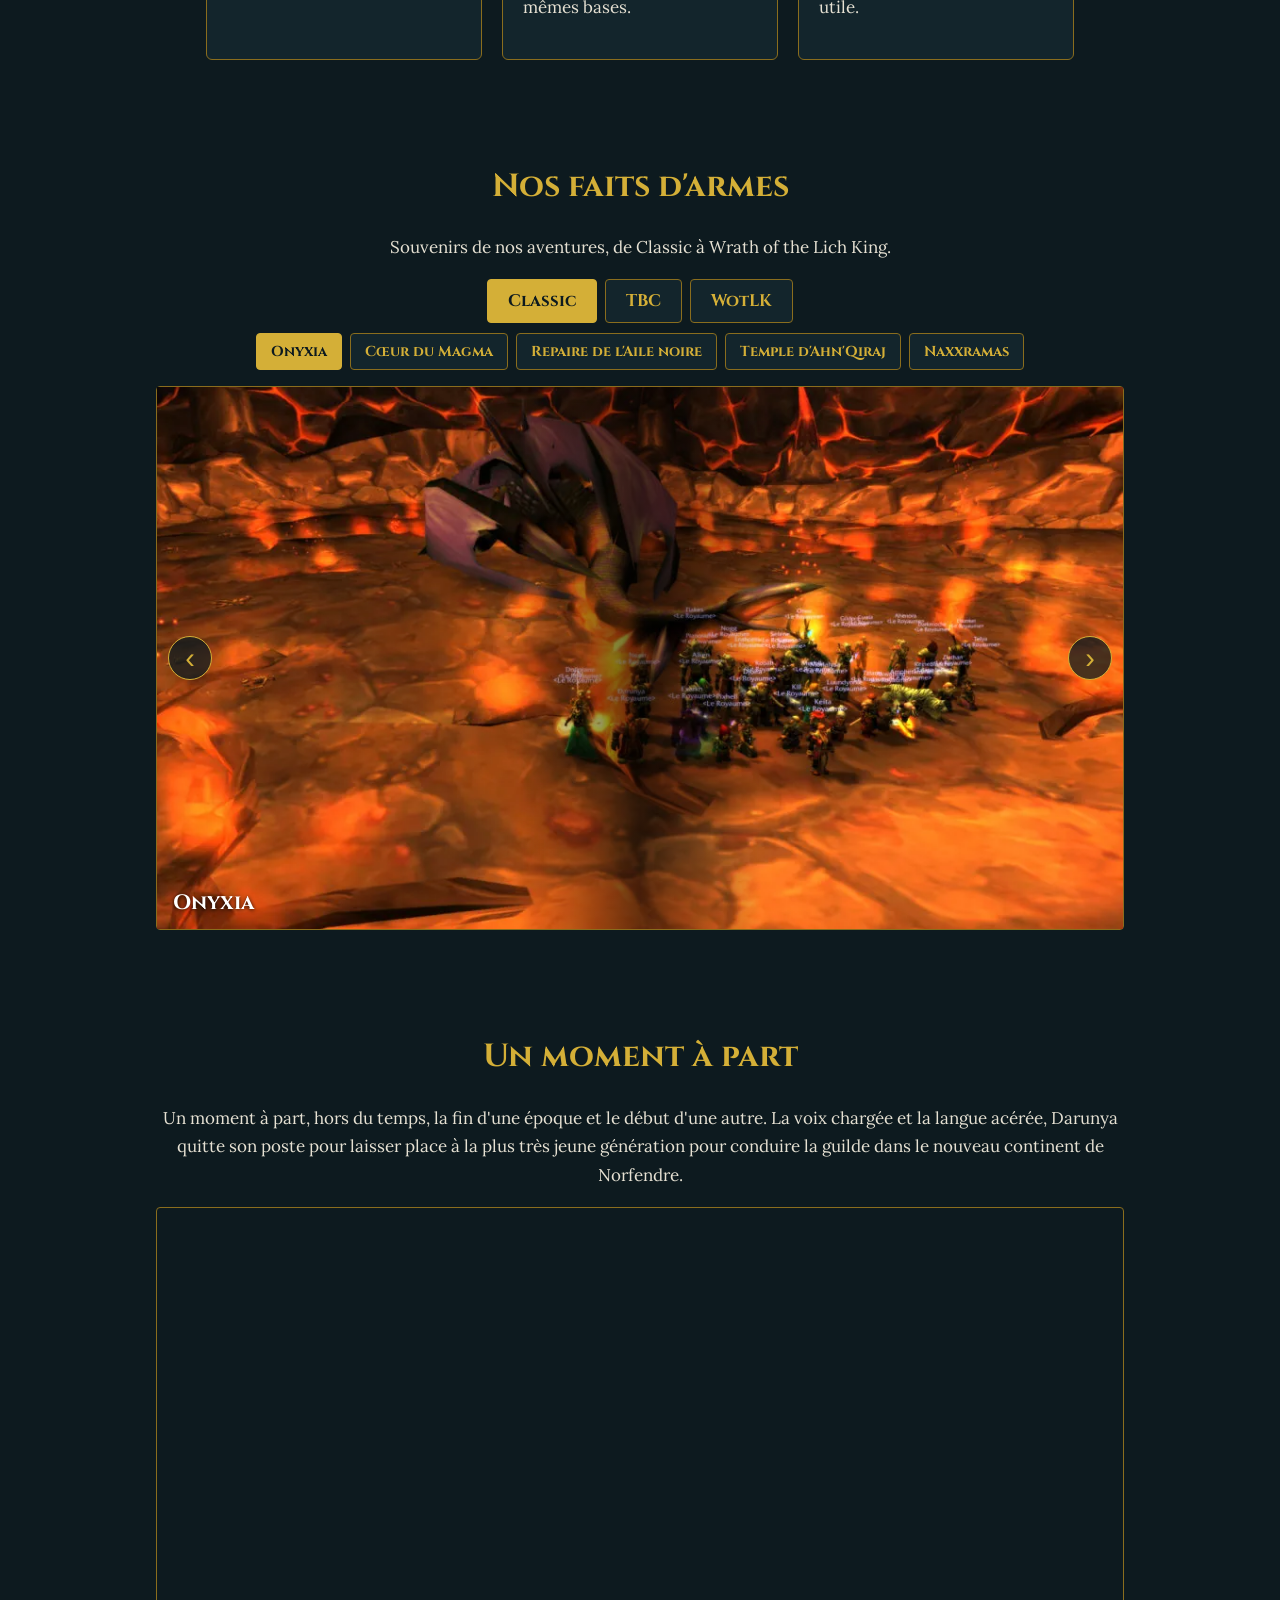
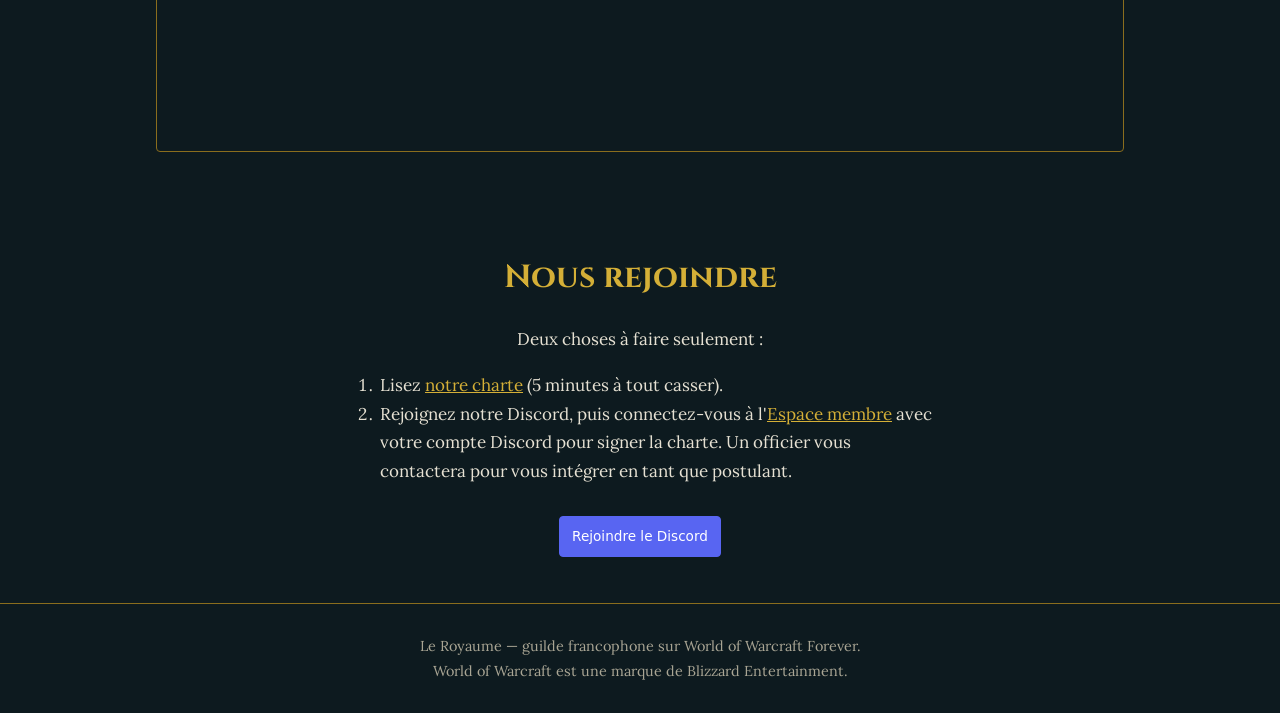
==== commit 6cd91348: "Nous rejoindre : un officier contacte le nouveau signataire Co-Authored-By: Claude Opus 5.5 <noreply" ====
--- a/index.html
+++ b/index.html
@@ -309,7 +309,7 @@
     <p>Deux choses à faire seulement :</p>
     <ol>
       <li>Lisez <a href="charte.html">notre charte</a> (5 minutes à tout casser).</li>
-      <li>Rejoignez notre Discord, puis connectez-vous à l'<a href="espace.html">Espace membre</a> avec votre compte Discord pour signer la charte. Taggez ensuite un <strong>@Officier</strong> sur le Discord : on vous donnera les accès et on vous invitera en guilde en tant que postulant.</li>
+      <li>Rejoignez notre Discord, puis connectez-vous à l'<a href="espace.html">Espace membre</a> avec votre compte Discord pour signer la charte. Un officier vous contactera pour vous intégrer en tant que postulant.</li>
     </ol>
     <a class="btn discord" href="https://discord.gg/4EQVVj8aSc">Rejoindre le Discord</a>
   </section>
--- a/style.css
+++ b/style.css
@@ -258,3 +258,21 @@
 .courbe circle { fill: var(--gold); }
 .journal { margin-top: 12px; text-align: left; }
 .journal summary { cursor: pointer; color: var(--gold); }
+
+/* Gestion du site : choix du modèle d'annonce, aperçus façon Discord */
+.modeles { display: grid; grid-template-columns: repeat(auto-fit, minmax(300px, 1fr)); gap: 16px; text-align: left; }
+.modele { display: flex; flex-direction: column; gap: 8px; padding: 10px; border: 1px solid var(--gold-dark); border-radius: 6px; cursor: pointer; font: 700 .9rem "Cinzel", serif; color: var(--gold); }
+.modele:has(input:checked) { border-color: var(--gold); box-shadow: 0 0 0 1px var(--gold); }
+.discord { padding: 10px 12px; background: #313338; color: #dbdee1; border-radius: 4px; font: 400 .85rem/1.4 system-ui, sans-serif; white-space: pre-line; }
+.discord p { margin: 0 0 4px; }
+.d-embed { display: flex; gap: 12px; justify-content: space-between; margin-top: 4px; padding: 8px 12px 10px; background: #2b2d31; border-left: 4px solid; border-radius: 4px; }
+.d-auteur, .d-pied { display: flex; align-items: center; gap: 6px; font-size: .8rem; }
+.d-pied { margin-top: 8px !important; color: #b5bac1; font-size: .72rem; }
+.d-auteur img, .d-pied img { width: 20px; height: 20px; border-radius: 50%; }
+.d-titre { font-weight: 700; color: #00a8fc; }
+.d-champs { display: flex; flex-wrap: wrap; gap: 8px 16px; margin-top: 6px; }
+.d-champs > div { flex-basis: 100%; }
+.d-champs > .d-ligne { flex: 1 1 40%; }
+.d-vignette { width: 64px; height: 64px; border-radius: 4px; object-fit: cover; }
+.d-mention { padding: 0 2px; color: #c9cdfb; background: rgba(88, 101, 242, .3); border-radius: 3px; }
+.d-date { padding: 0 2px; background: rgba(255, 255, 255, .06); border-radius: 3px; }
